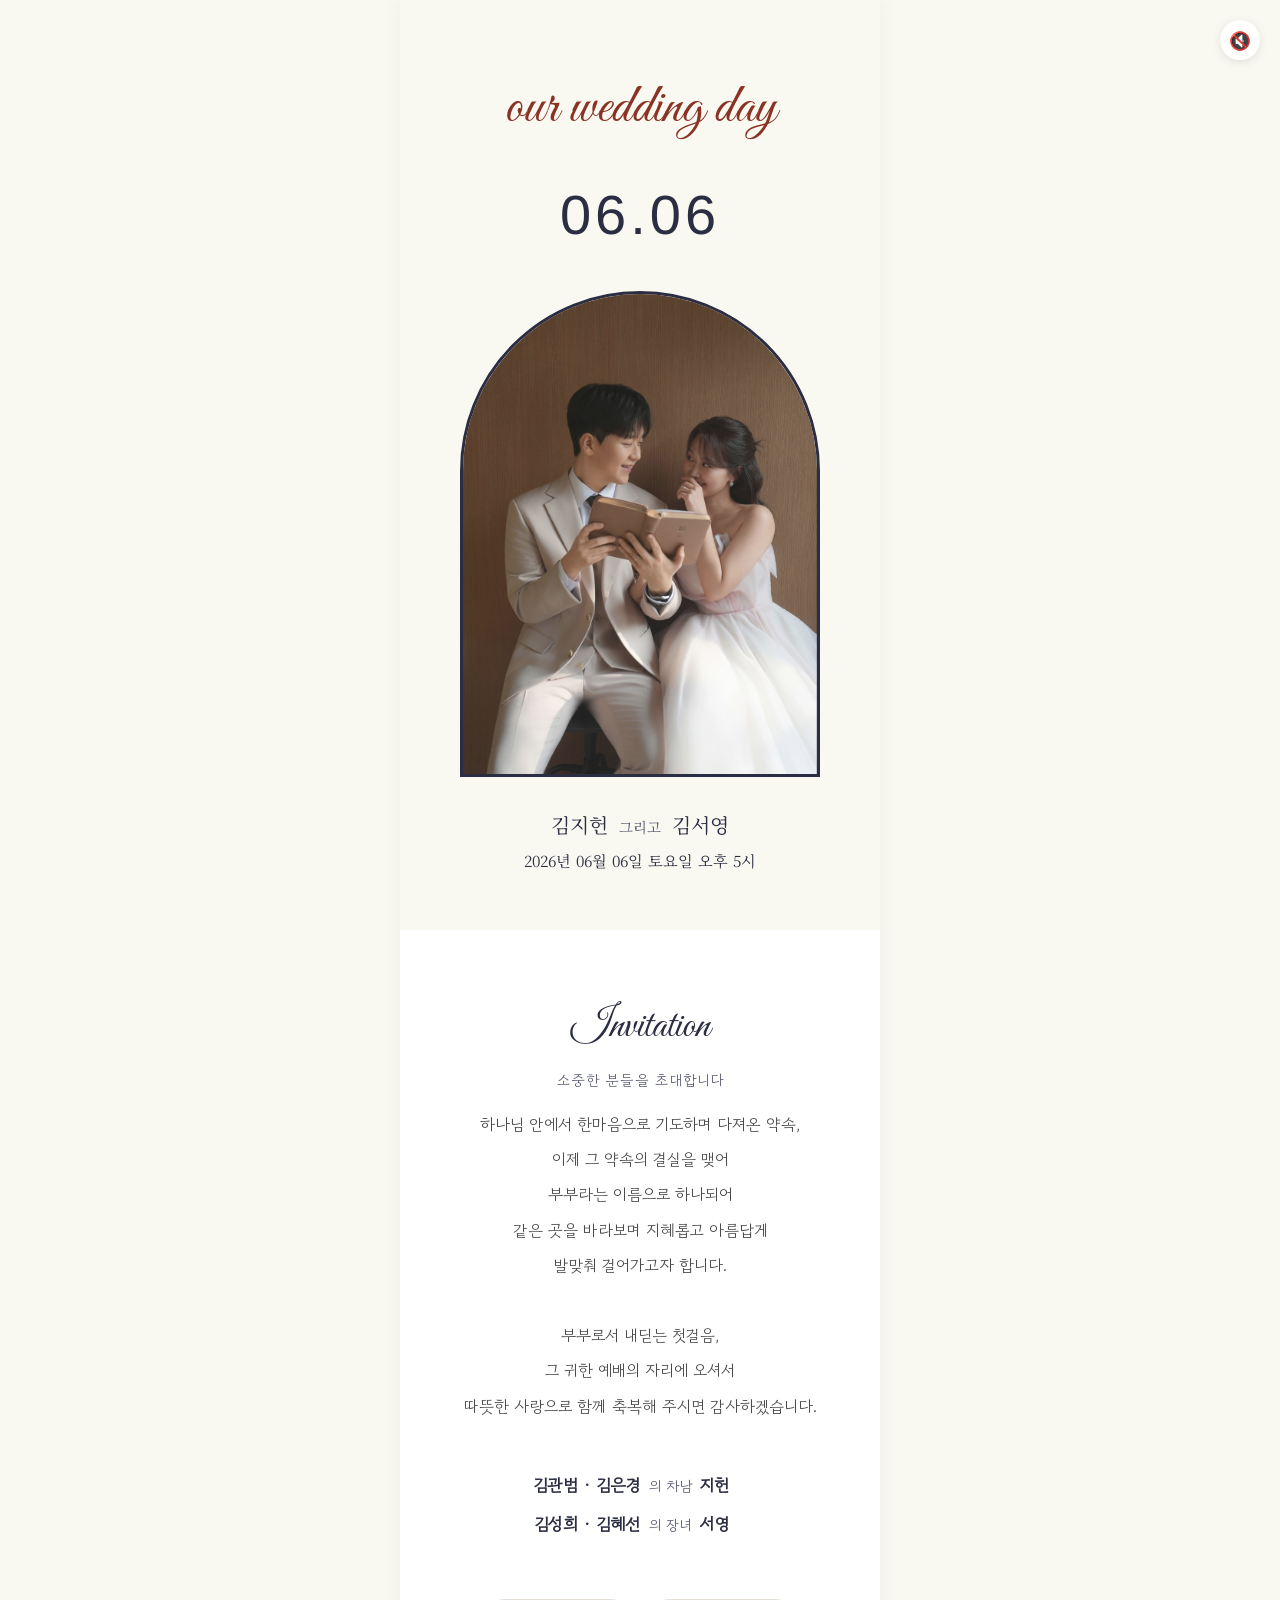
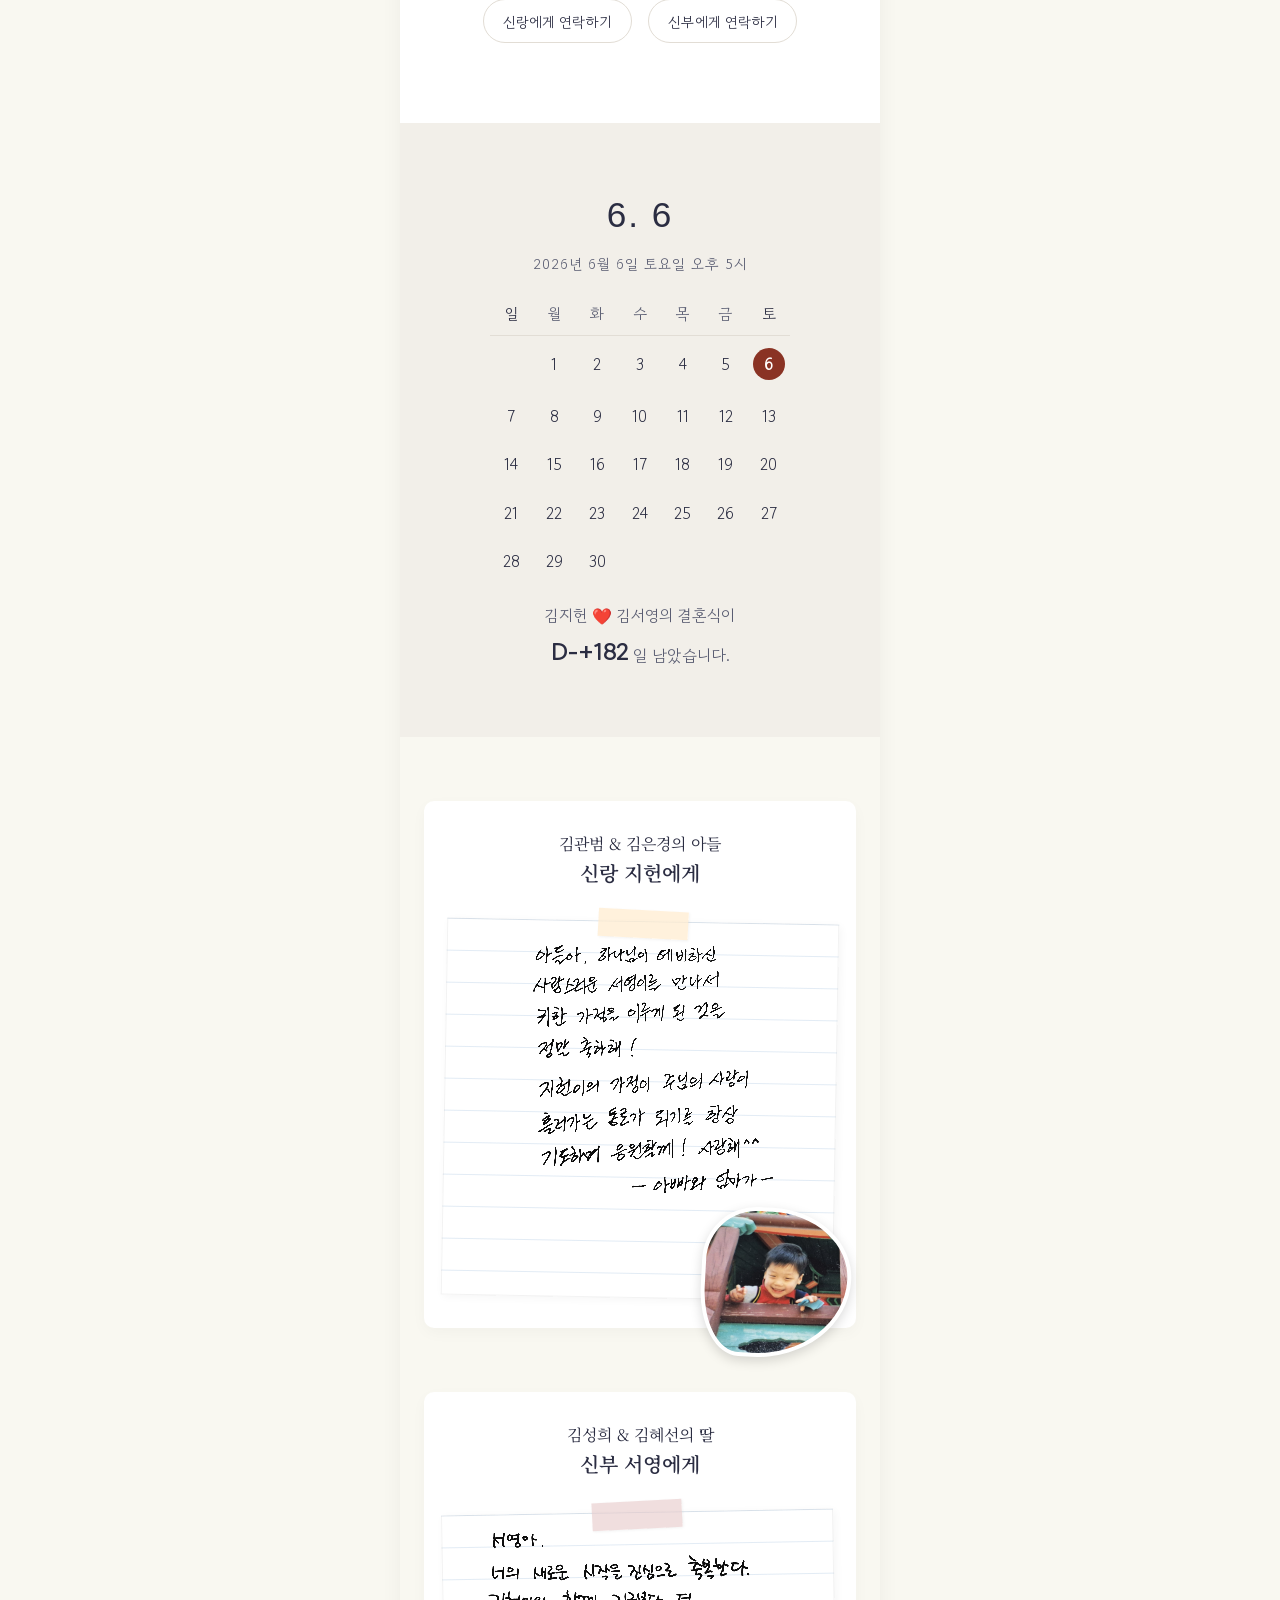
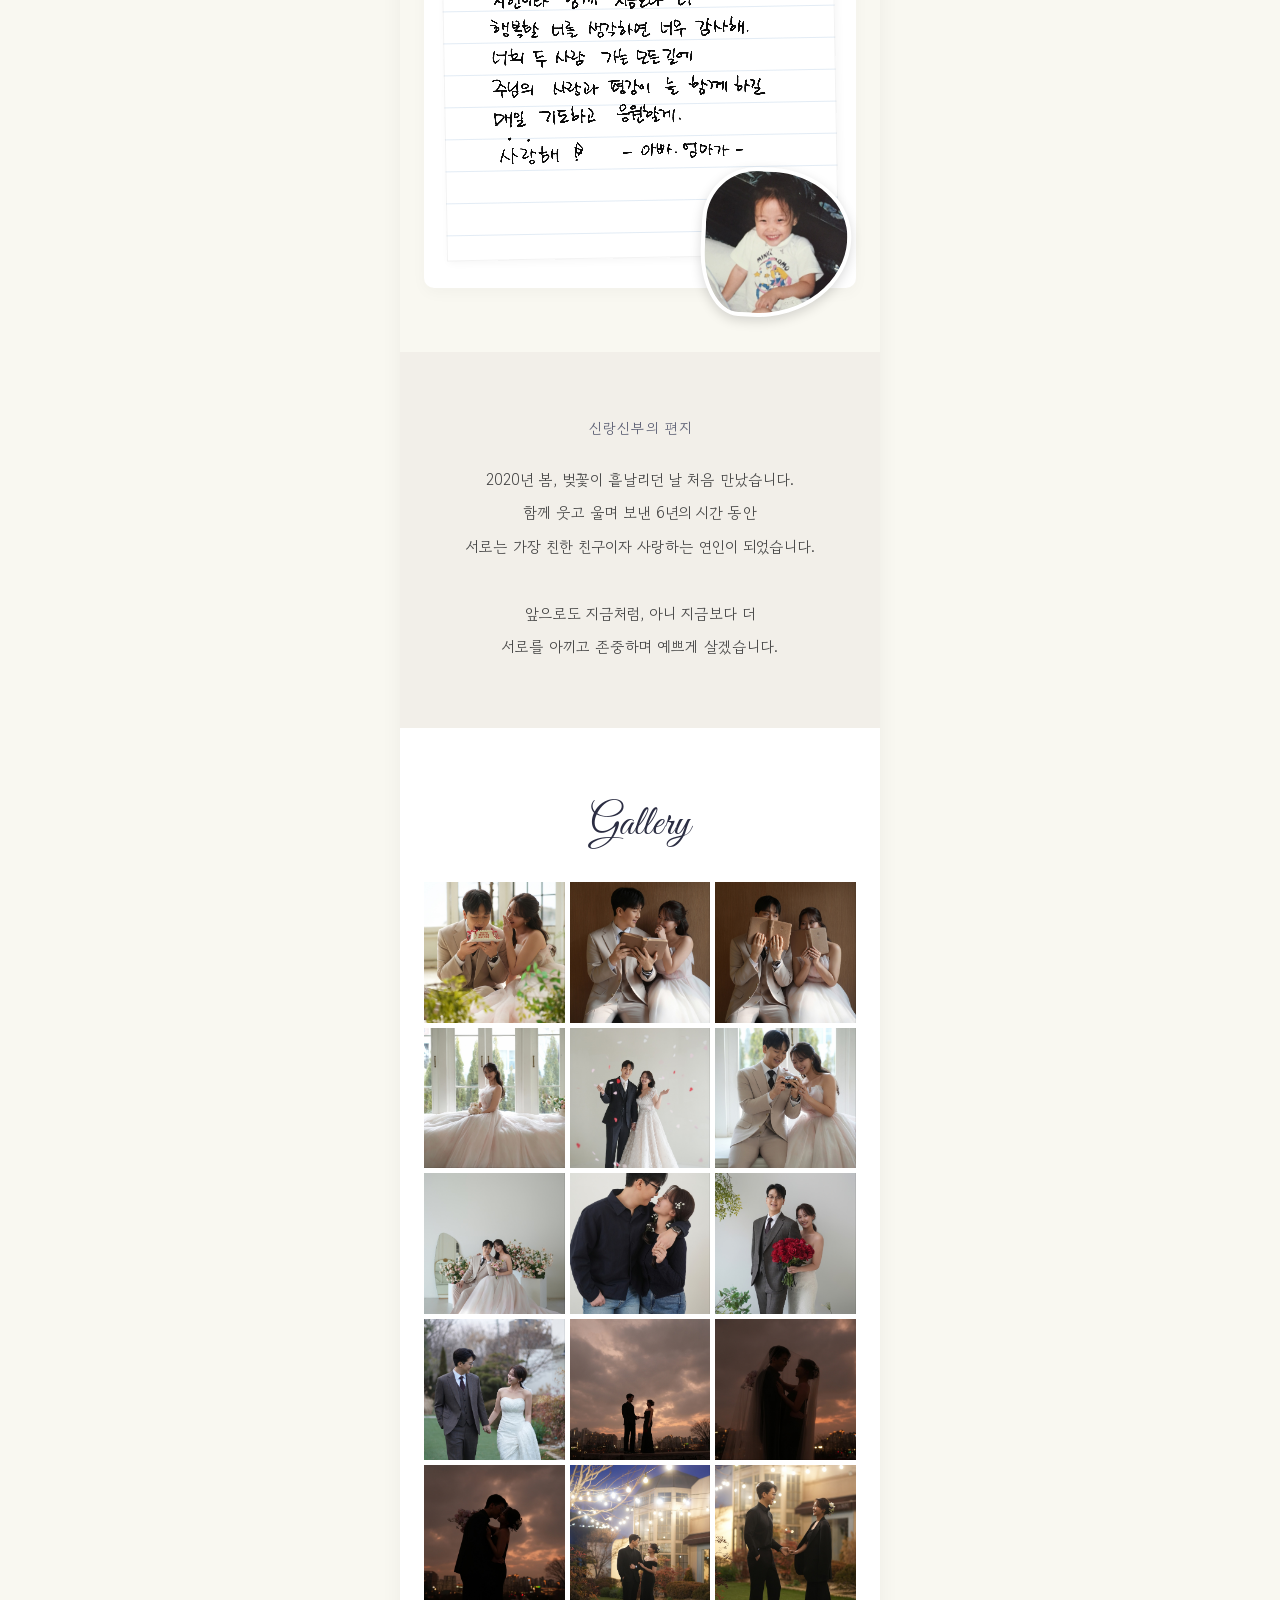
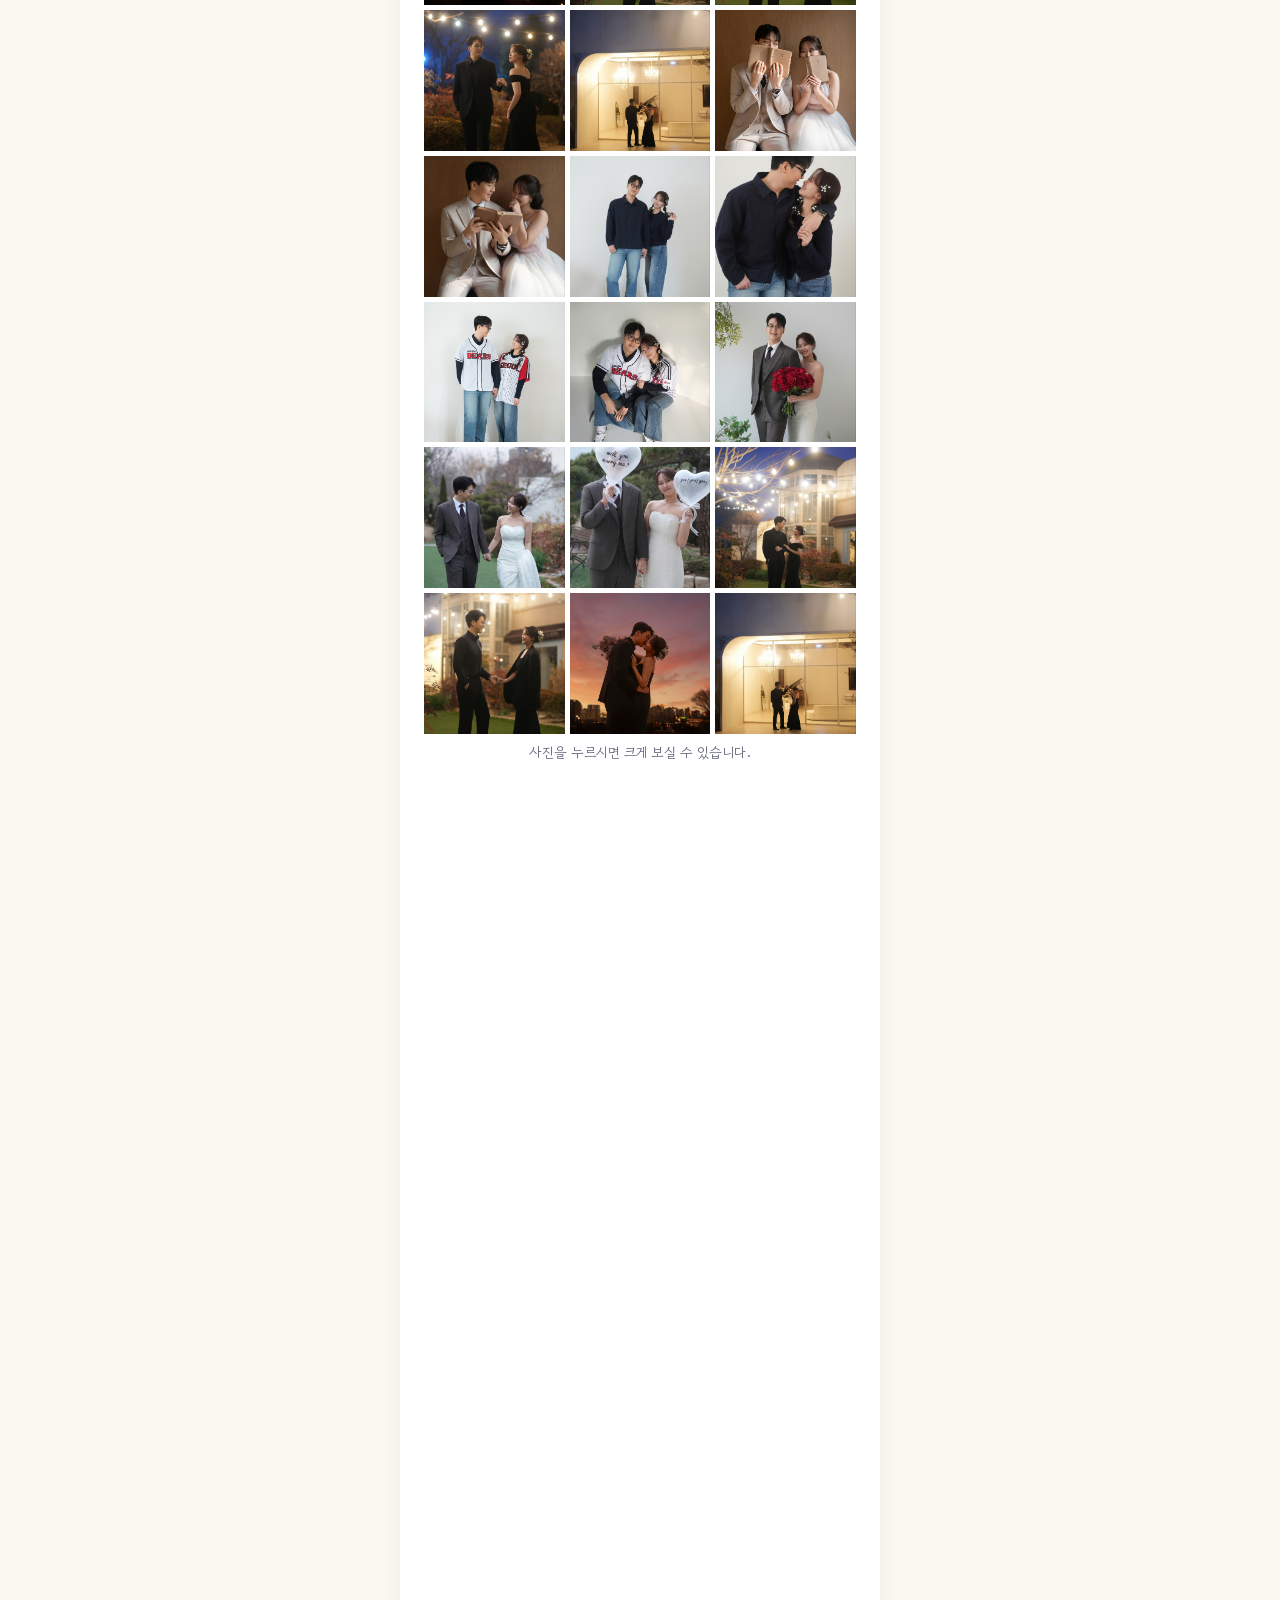
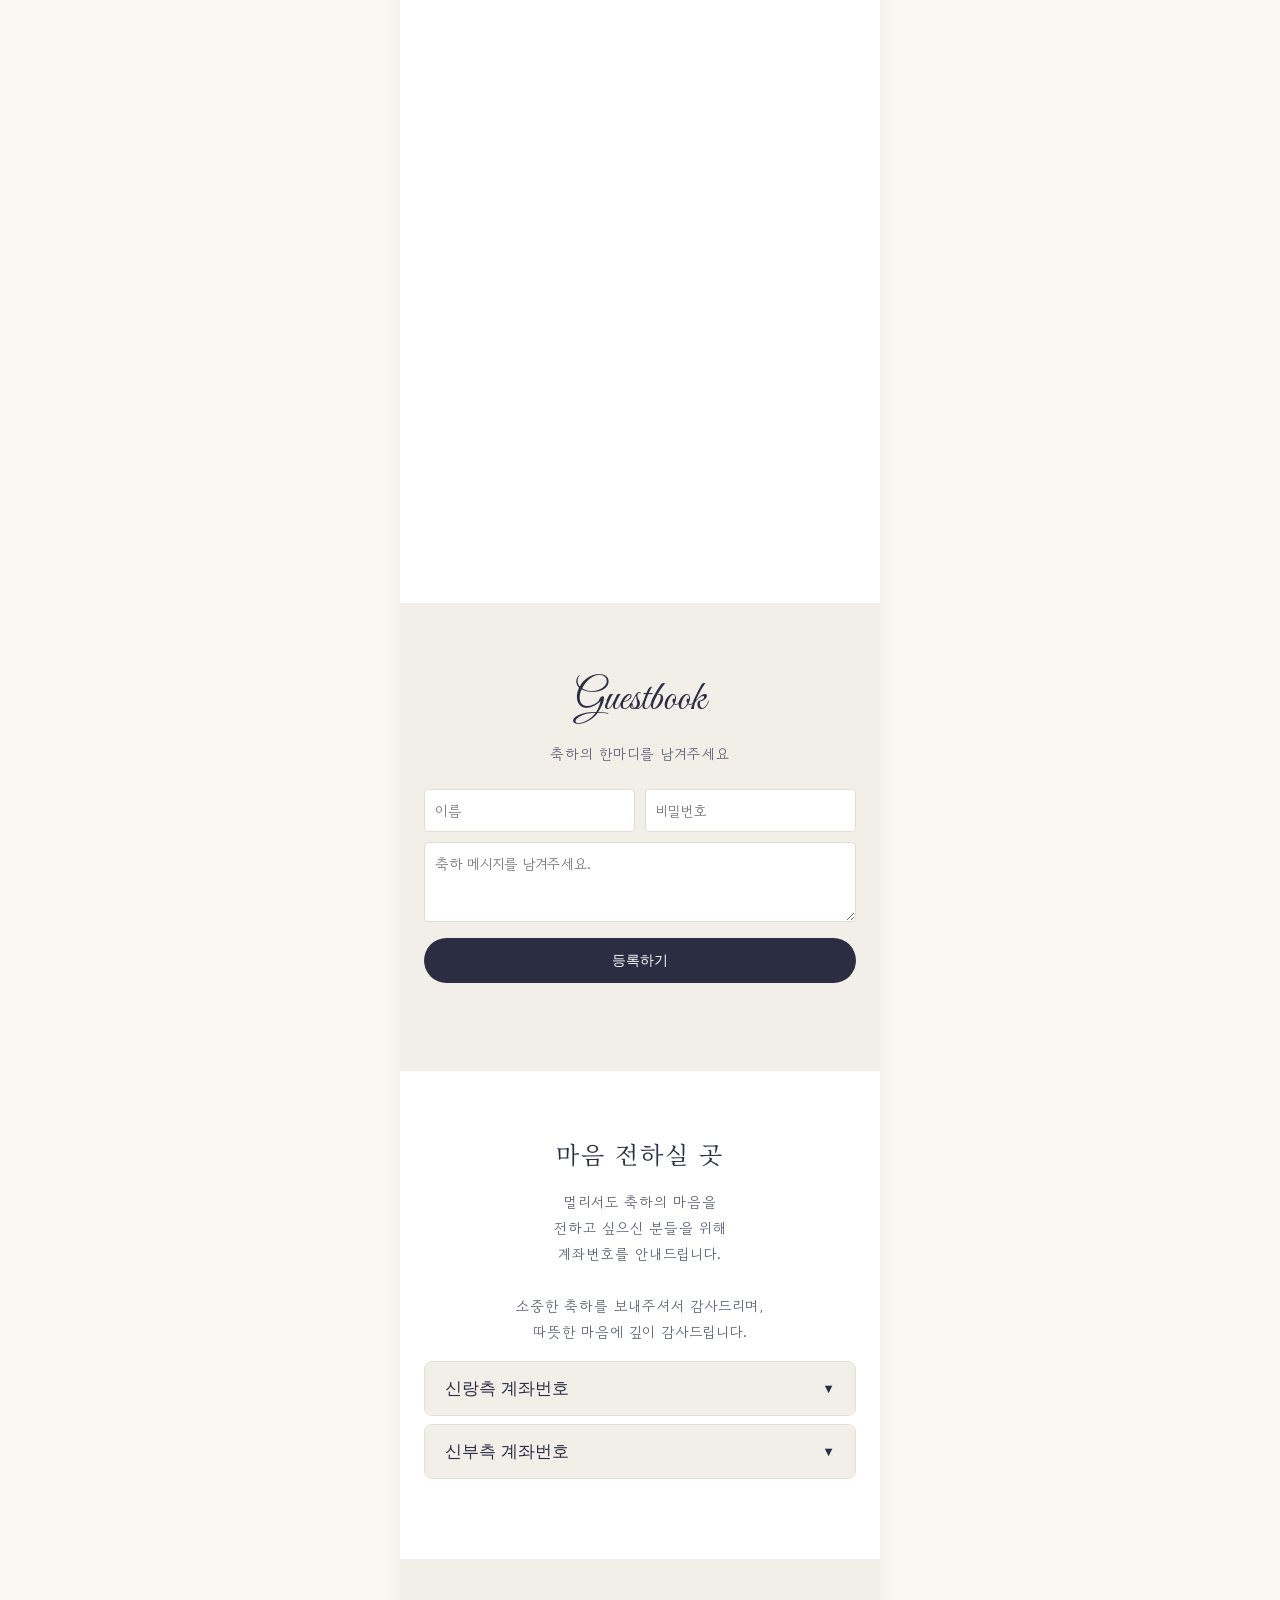
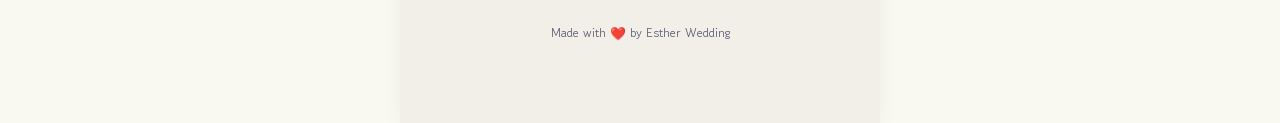
==== index.html @ 9bc68bf8 "Add files via upload" ====
<!DOCTYPE html>
<html lang="ko">

<head>
    <meta charset="UTF-8">
    <meta name="viewport" content="width=device-width, initial-scale=1.0, maximum-scale=1.0, user-scalable=no">
    <title>모바일 청첩장</title>

    <!-- Open Graph for SNS share previews -->
    <meta property="og:title" content="지헌 ❤️ 서영 예식에 초대합니다">
    <meta property="og:description" content="2026년 06월 06일 오후 5시 | 한국기독교연합회관 연합웨딩홀">
    <meta property="og:image" content="https://estherluvsya11-alt.github.io/wedding-invitation/images/cover.jpg">

    <!-- 네이버 지도 API -->
    <script type="text/javascript" src="https://oapi.map.naver.com/openapi/v3/maps.js?ncpClientId=0wtzzyyzog"></script>
    <!-- Google Fonts -->
    <link rel="preconnect" href="https://fonts.googleapis.com">
    <link rel="preconnect" href="https://fonts.gstatic.com" crossorigin>
    <link
        href="https://fonts.googleapis.com/css2?family=Gowun+Dodum&family=Great+Vibes&family=Noto+Serif+KR:wght@300;400;600&display=swap"
        rel="stylesheet">

    <!-- Styles -->
    <link rel="stylesheet" href="css/style.css?v=3.1">
</head>

<body>
    <!-- BGM Player -->
    <audio id="bgm" loop>
        <source src="audio/bgm.mp3" type="audio/mpeg">
    </audio>
    <div id="bgm-btn" class="bgm-btn" onclick="toggleBgm()">🔇</div>

    <div class="app-container">
        <!-- 메인 커버 섹션 -->
        <section id="cover" class="section-cover">
            <div class="cover-top text-center" style="margin-top: 2rem;">
                <p class="font-script"
                    style="color: var(--accent-color); font-size: 3.5rem; display: inline-block; margin: 0;">
                    our wedding day</p>
                <h1 class="font-number"
                    style="font-size: 3.5rem; color: var(--primary-color); letter-spacing: 4px; margin-top: 1rem;">
                    06.06</h1>
            </div>
            <div class="cover-image-container"
                style="margin: 2rem auto; width: 90%; max-width: 360px; aspect-ratio: 1/1.35; border-radius: 200px 200px 0 0; border: 3px solid var(--primary-color); border-bottom: 3px solid var(--primary-color); overflow: hidden; position: relative; background: #fff;">
                <img src="images/cover.jpg?v=3" alt="Wedding Cover"
                    style="width: 100%; height: 100%; object-fit: cover; object-position: 30% 25%; opacity: 0.9;">
            </div>
            <div class="cover-bottom text-center mb-4">
                <p class="serif" style="font-size: 1.25rem; margin-bottom: 0.5rem; color: var(--primary-color);">김지헌
                    <span style="font-size:0.9rem; color: var(--text-muted); padding: 0 5px;">그리고</span> 김서영
                </p>
                <p class="serif" style="font-size: 0.95rem; color: var(--primary-color);">2026년 06월 06일 토요일 오후 5시</p>
            </div>
        </section>

        <!-- 인사말 섹션 -->
        <section id="greeting" class="section-padding text-center fade-in">
            <h2 class="section-title font-script">Invitation</h2>
            <p class="section-subtitle">소중한 분들을 초대합니다</p>

            <div class="greeting-message my-4">
                하나님 안에서 한마음으로 기도하며 다져온 약속,<br>
                이제 그 약속의 결실을 맺어<br>
                부부라는 이름으로 하나되어<br>
                같은 곳을 바라보며 지혜롭고 아름답게<br>
                발맞춰 걸어가고자 합니다.<br>
                <br>
                부부로서 내딛는 첫걸음,<br>
                그 귀한 예배의 자리에 오셔서<br>
                따뜻한 사랑으로 함께 축복해 주시면 감사하겠습니다.
            </div>

            <div class="parents-info mt-2">
                <div class="parent-row">
                    <span class="parent-name">김관범 · 김은경</span>
                    <span class="relation text-muted">의 차남</span>
                    <span class="child-name">지헌</span>
                </div>
                <div class="parent-row">
                    <span class="parent-name">김성희 · 김혜선</span>
                    <span class="relation text-muted">의 장녀</span>
                    <span class="child-name">서영</span>
                </div>
            </div>

            <div class="contact-buttons my-4">
                <a href="tel:010-6278-0781" class="btn btn-outline">신랑에게 연락하기</a>
                <a href="tel:010-4613-9917" class="btn btn-outline">신부에게 연락하기</a>
            </div>
        </section>

        <!-- 캘린더 섹션 -->
        <section id="calendar" class="section-padding background-surface text-center fade-in">
            <h2 class="section-title font-number" style="font-size: 2.2rem; margin-bottom: 0.5rem;">6. 6</h2>
            <p class="section-subtitle">2026년 6월 6일 토요일 오후 5시</p>

            <div class="calendar-wrapper my-4">
                <table class="wedding-calendar">
                    <thead>
                        <tr>
                            <th class="sun">일</th>
                            <th>월</th>
                            <th>화</th>
                            <th>수</th>
                            <th>목</th>
                            <th>금</th>
                            <th class="sat">토</th>
                        </tr>
                    </thead>
                    <tbody>
                        <tr>
                            <td></td>
                            <td>1</td>
                            <td>2</td>
                            <td>3</td>
                            <td>4</td>
                            <td>5</td>
                            <td class="wedding-day">
                                <div class="circle-mark">6</div>
                            </td>
                        </tr>
                        <tr>
                            <td class="sun">7</td>
                            <td>8</td>
                            <td>9</td>
                            <td>10</td>
                            <td>11</td>
                            <td>12</td>
                            <td class="sat">13</td>
                        </tr>
                        <tr>
                            <td class="sun">14</td>
                            <td>15</td>
                            <td>16</td>
                            <td>17</td>
                            <td>18</td>
                            <td>19</td>
                            <td class="sat">20</td>
                        </tr>
                        <tr>
                            <td class="sun">21</td>
                            <td>22</td>
                            <td>23</td>
                            <td>24</td>
                            <td>25</td>
                            <td>26</td>
                            <td class="sat">27</td>
                        </tr>
                        <tr>
                            <td class="sun">28</td>
                            <td>29</td>
                            <td>30</td>
                            <td></td>
                            <td></td>
                            <td></td>
                            <td></td>
                        </tr>
                    </tbody>
                </table>
            </div>

            <div class="countdown mt-2">
                김지헌 ❤️ 김서영의 결혼식이 <br>
                <span class="d-day font-serif">D-<span id="dday-count">0</span></span> 일 남았습니다.
            </div>
        </section>

        <!-- 부모님 마음 (스크랩북) 섹션 -->
        <section id="parents-message" class="section-padding text-center fade-in"
            style="background-color: var(--secondary-color);">

            <!-- 신랑측 -->
            <div class="scrapbook-container my-4">
                <p class="serif scrapbook-title">
                    김관범 & 김은경의 아들<br>
                    <strong>신랑 지헌에게</strong>
                </p>
                <div class="lined-paper scrapbook-paper" style="transform: rotate(1deg);">
                    <div class="tape tape-top"></div>
                    <img src="images/groom_letter_raw.jpg" alt="Groom Handwritten Letter" class="handwritten-img" style="clip-path: polygon(0 0, 100% 0, 100% 86%, 48% 86%, 48% 72%, 0 72%); filter: contrast(5) brightness(1.5) grayscale(100%); margin-bottom: -14%;">
                </div>
                <!-- 아기 사진 누끼 모양 스티커 -->
                <div class="sticker-photo sticker-groom">
                    <img src="images/groom_baby.jpg" alt="Groom Baby Photo" class="sticker-img" style="object-position: center; transform: scale(1.5);">
                </div>
            </div>

            <!-- 신부측 -->
            <div class="scrapbook-container my-4" style="margin-top: 4rem;">
                <p class="serif scrapbook-title">
                    김성희 & 김혜선의 딸<br>
                    <strong>신부 서영에게</strong>
                </p>
                <div class="lined-paper scrapbook-paper" style="transform: rotate(-1deg);">
                    <div class="tape tape-top" style="transform: translateX(-50%) rotate(-2deg); background: rgba(230, 200, 200, 0.6);"></div>
                    <img src="images/bride_letter_new.jpg" alt="Bride Handwritten Letter" class="handwritten-img">
                </div>
                <!-- 아기 사진 누끼 모양 스티커 -->
                <div class="sticker-photo sticker-bride">
                    <img src="images/bride_baby.jpg" alt="Bride Baby Photo" class="sticker-img">
                </div>
            </div>
        </section>

        <!-- 러브스토리 / 러브레터 섹션 -->
        <section id="love-letter" class="section-padding background-surface text-center fade-in">
            <p class="section-subtitle">신랑신부의 편지</p>
            <div class="love-letter-content mt-4" style="line-height: 2.2; font-size: 0.95rem; color: #444;">
                <p>2020년 봄, 벚꽃이 흩날리던 날 처음 만났습니다.<br>
                    함께 웃고 울며 보낸 6년의 시간 동안<br>
                    서로는 가장 친한 친구이자 사랑하는 연인이 되었습니다.<br><br>
                    앞으로도 지금처럼, 아니 지금보다 더<br>
                    서로를 아끼고 존중하며 예쁘게 살겠습니다.</p>
            </div>
        </section>

        <!-- 갤러리 섹션 -->
        <section id="gallery" class="section-padding text-center fade-in">
            <h2 class="section-title font-script">Gallery</h2>

            <div class="gallery-grid mt-4">
                <div class="gallery-item" onclick="openLightbox(this)"><img src="images/gallery-1.jpg" alt="Gallery 1"></div>
                <div class="gallery-item" onclick="openLightbox(this)"><img src="images/gallery-2.jpg" alt="Gallery 2"></div>
                <div class="gallery-item" onclick="openLightbox(this)"><img src="images/gallery-3.jpg" alt="Gallery 3"></div>
                <div class="gallery-item" onclick="openLightbox(this)"><img src="images/gallery-4.jpg" alt="Gallery 4"></div>
                <div class="gallery-item" onclick="openLightbox(this)"><img src="images/gallery-5.jpg" alt="Gallery 5"></div>
                <div class="gallery-item" onclick="openLightbox(this)"><img src="images/gallery-6.jpg" alt="Gallery 6"></div>
                <div class="gallery-item" onclick="openLightbox(this)"><img src="images/gallery-7.jpg" alt="Gallery 7"></div>
                <div class="gallery-item" onclick="openLightbox(this)"><img src="images/gallery-8.jpg" alt="Gallery 8"></div>
                <div class="gallery-item" onclick="openLightbox(this)"><img src="images/gallery-9.jpg" alt="Gallery 9"></div>
                <div class="gallery-item" onclick="openLightbox(this)"><img src="images/gallery-10.jpg" alt="Gallery 10"></div>
                <div class="gallery-item" onclick="openLightbox(this)"><img src="images/gallery-11.jpg" alt="Gallery 11"></div>
                <div class="gallery-item" onclick="openLightbox(this)"><img src="images/gallery-12.jpg" alt="Gallery 12"></div>
                <div class="gallery-item" onclick="openLightbox(this)"><img src="images/gallery-13.jpg" alt="Gallery 13"></div>
                <div class="gallery-item" onclick="openLightbox(this)"><img src="images/gallery-14.jpg" alt="Gallery 14"></div>
                <div class="gallery-item" onclick="openLightbox(this)"><img src="images/gallery-15.jpg" alt="Gallery 15"></div>
                <div class="gallery-item" onclick="openLightbox(this)"><img src="images/gallery-16.jpg" alt="Gallery 16"></div>
                <div class="gallery-item" onclick="openLightbox(this)"><img src="images/gallery-17.jpg" alt="Gallery 17"></div>
                <div class="gallery-item" onclick="openLightbox(this)"><img src="images/gallery-18.jpg" alt="Gallery 18"></div>
                <div class="gallery-item" onclick="openLightbox(this)"><img src="images/gallery-19.jpg" alt="Gallery 19"></div>
                <div class="gallery-item" onclick="openLightbox(this)"><img src="images/gallery-20.jpg" alt="Gallery 20"></div>
                <div class="gallery-item" onclick="openLightbox(this)"><img src="images/gallery-21.jpg" alt="Gallery 21"></div>
                <div class="gallery-item" onclick="openLightbox(this)"><img src="images/gallery-22.jpg" alt="Gallery 22"></div>
                <div class="gallery-item" onclick="openLightbox(this)"><img src="images/gallery-23.jpg" alt="Gallery 23"></div>
                <div class="gallery-item" onclick="openLightbox(this)"><img src="images/gallery-24.jpg" alt="Gallery 24"></div>
                <div class="gallery-item" onclick="openLightbox(this)"><img src="images/gallery-25.jpg" alt="Gallery 25"></div>
                <div class="gallery-item" onclick="openLightbox(this)"><img src="images/gallery-26.jpg" alt="Gallery 26"></div>
                <div class="gallery-item" onclick="openLightbox(this)"><img src="images/gallery-27.jpg" alt="Gallery 27"></div>
                <div class="gallery-item" onclick="openLightbox(this)"><img src="images/gallery-28.jpg" alt="Gallery 28"></div>
                <div class="gallery-item" onclick="openLightbox(this)"><img src="images/gallery-29.jpg" alt="Gallery 29"></div>
                <div class="gallery-item" onclick="openLightbox(this)"><img src="images/gallery-30.jpg" alt="Gallery 30"></div>
            </div>

            <p class="text-muted mt-2" style="font-size: 0.85rem;">사진을 누르시면 크게 보실 수 있습니다.</p>
        </section>

        <!-- 하객 사진 업로드 섹션 -->
        <section id="guest-upload" class="section-padding background-surface text-center fade-in">
            <h2 class="section-title font-script">Snapshots</h2>
            <p class="section-subtitle">우리의 예식 순간을 공유해주세요</p>
            <div class="upload-info my-4">
                <p style="font-size: 0.95rem; margin-bottom: 1.5rem; line-height: 1.8;">
                    예식 당일, 하객 여러분께서 직접 찍어주신<br>
                    예쁜 사진과 영상을 아래 링크에 올려주세요.<br>
                    <span class="text-muted" style="font-size: 0.85rem;">(로그인 없이 누구나 바로 업로드 가능합니다!)</span>
                </p>
                <a href="https://www.dropbox.com/request/eNAy2zcCupGaQuWg6ipC" target="_blank" class="btn btn-outline"
                    style="background-color: var(--primary-color); color: white; border: none; width: 80%; padding: 0.8rem;">
                    예식 사진/영상 올려주기
                </a>
            </div>
        </section>

        <!-- 오시는길 섹션 -->
        <section id="location" class="section-padding text-center fade-in">
            <h2 class="section-title font-script">Location</h2>
            <p class="section-subtitle">오시는 길</p>

            <div class="venue-info my-4">
                <strong>한국기독교연합회관 연합웨딩홀 아가페홀</strong><br>
                <span class="text-muted" style="font-size: 0.95rem;">서울 종로구 김상옥로 30 한국기독교연합회관 3층</span>
            </div>

            <!-- 지도 영역 -->
            <div class="map-container" style="box-shadow: none;">
                <img src="images/map.png" alt="오시는 길 약도"
                    style="width: 100%; border-radius: 8px; border: 1px solid var(--border-color);">
            </div>

            <div class="map-buttons mt-2" style="margin-top: 1rem;">
                <a href="https://naver.me/FzSifb7D" target="_blank" class="btn btn-outline"
                    style="width: 100%; background-color: var(--primary-color); color: white; border: none;">네이버 지도로
                    보기</a>
            </div>

            <div class="transport-info mt-4 text-left">
                <div class="transport-item">
                    <h4>지하철 안내</h4>
                    <p>1호선 종로5가역 2번 출구에서 도보 5분</p>
                </div>
                <div class="transport-item">
                    <h4>주차 안내</h4>
                    <p>건물 내 지하 2층~지하 4층 주차가능 <br>(하객 2시간 무료)</p>
                </div>
                <div class="transport-item">
                    <h4>ATM 안내</h4>
                    <p>건물 1층 신한은행</p>
                </div>
            </div>
        </section>

        <!-- 방명록 섹션 -->
        <section id="guestbook" class="section-padding background-surface text-center fade-in">
            <h2 class="section-title font-script">Guestbook</h2>
            <p class="section-subtitle">축하의 한마디를 남겨주세요</p>

            <div class="guestbook-form mt-4">
                <div style="display: flex; gap: 10px; margin-bottom: 10px;">
                    <input type="text" id="gb-name" placeholder="이름" class="gb-input" style="flex: 1;">
                    <input type="password" id="gb-pwd" placeholder="비밀번호" class="gb-input" style="flex: 1;">
                </div>
                <textarea id="gb-message" placeholder="축하 메시지를 남겨주세요." class="gb-textarea"
                    style="width: 100%; height: 80px; margin-bottom: 10px;"></textarea>
                <button class="btn" onclick="addGuestbookEntry()"
                    style="width: 100%; background-color: var(--primary-color); color: white; border: none; padding: 0.8rem;">등록하기</button>
            </div>

            <div class="guestbook-list mt-4" id="guestbook-list"
                style="text-align: left; max-height: 400px; overflow-y: auto; padding-right: 5px;">
                <!-- Javascript로 동적 추가 -->
            </div>
        </section>

        <!-- 마음 전하실 곳 섹션 -->
        <section id="account" class="section-padding text-center fade-in">
            <h2 class="section-title serif">마음 전하실 곳</h2>
            <p class="section-subtitle" style="line-height: 1.8; margin-top: 1rem;">
                멀리서도 축하의 마음을<br>
                전하고 싶으신 분들을 위해<br>
                계좌번호를 안내드립니다.<br><br>
                소중한 축하를 보내주셔서 감사드리며,<br>
                따뜻한 마음에 깊이 감사드립니다.
            </p>

            <div class="accordion-container my-4">
                <!-- 신랑측 -->
                <div class="accordion">
                    <button class="accordion-header">신랑측 계좌번호 <span class="icon">▼</span></button>
                    <div class="accordion-content">
                        <div class="account-row">
                            <div class="account-details">
                                <span class="bank">우리은행</span>
                                <span class="number" id="groom-acc">1002-929-570524</span><br>
                                <span class="holder">예금주: 김관범</span>
                            </div>
                            <button class="btn-copy" onclick="copyText('groom-acc')">복사</button>
                        </div>
                        <div class="account-row">
                            <div class="account-details">
                                <span class="bank">우리은행</span>
                                <span class="number" id="groom2-acc">1002-945-417801</span><br>
                                <span class="holder">예금주: 김지헌</span>
                            </div>
                            <button class="btn-copy" onclick="copyText('groom2-acc')">복사</button>
                        </div>
                    </div>
                </div>

                <!-- 신부측 -->
                <div class="accordion mt-2">
                    <button class="accordion-header">신부측 계좌번호 <span class="icon">▼</span></button>
                    <div class="accordion-content">
                        <div class="account-row">
                            <div class="account-details">
                                <span class="bank">신한은행</span>
                                <span class="number" id="bride-acc">110-313-577332</span><br>
                                <span class="holder">예금주: 김성희</span>
                            </div>
                            <button class="btn-copy" onclick="copyText('bride-acc')">복사</button>
                        </div>
                        <div class="account-row">
                            <div class="account-details">
                                <span class="bank">국민은행</span>
                                <span class="number" id="bride2-acc">233002-04-206398</span><br>
                                <span class="holder">예금주: 김서영</span>
                            </div>
                            <button class="btn-copy" onclick="copyText('bride2-acc')">복사</button>
                        </div>
                    </div>
                </div>
            </div>
        </section>

        <footer class="text-center section-padding background-surface text-muted"
            style="font-size: 0.8rem; padding-bottom: 5rem;">
            <p>Made with ❤️ by Esther Wedding</p>
        </footer>
    </div>

    <!-- Lightbox Modal -->
    <div id="lightbox" class="lightbox">
        <span class="lightbox-close" onclick="closeLightbox()">&times;</span>
        <span class="lightbox-prev" onclick="prevImage()">&#10094;</span>
        <img id="lightbox-img" src="" alt="Full view" draggable="false" style="touch-action: pan-y;">
        <span class="lightbox-next" onclick="nextImage()">&#10095;</span>
    </div>

    <!-- RSVP Modal -->
    <div id="rsvp-modal" class="modal-overlay">
        <!-- RSVP Intro -->
        <div id="rsvp-intro" class="modal-content">
            <span class="modal-close" onclick="closeRsvpModal()">&times;</span>
            <h3 class="modal-title font-number">참석 여부 전달</h3>
            <p class="modal-desc">
                소중한 시간을 내어 결혼식에<br>
                참석해주시는 모든 분들께 감사드립니다.<br>
                참석해주시는 모든 분들을 한 분 한 분<br>
                더욱 귀하게 모실 수 있도록,<br>
                참석 여부를 회신해 주시면 감사하겠습니다.
            </p>
            <hr class="modal-divider">
            <div class="modal-info">
                <p>🤍 <span style="color:var(--primary-color);">신랑</span> 김지헌, <span style="color:var(--accent-color);">신부</span> 김서영</p>
                <p>📅 2026년 6월 6일 토요일 오후 5시</p>
                <p>📍 한국기독교연합회관 연합웨딩홀 아가페홀</p>
            </div>
            <a href="#" class="btn btn-rsvp" onclick="openRsvpForm(); return false;">참석 여부 전달</a>
            
            <div class="modal-footer">
                <label>
                    <input type="checkbox" id="hide-today"> 오늘 하루 보지 않기
                </label>
            </div>
        </div>

        <!-- RSVP Form -->
        <div id="rsvp-form-container" class="modal-content rsvp-form-content" style="display: none; padding: 20px; max-width: 380px; text-align: left; background-color: #fdfdfd; max-height: 90vh; overflow-y: auto;">
            <span class="modal-close" onclick="closeRsvpModal()">&times;</span>
            <h3 class="modal-title font-number text-center" style="margin-bottom: 2rem; font-size: 1.15rem; color: #555;">참석 여부 전달</h3>
            
            <form id="rsvp-form" onsubmit="submitRsvp(event)">
                <!-- 어느 측 하객 -->
                <div class="form-group">
                    <label>어느 측 하객이신가요? <span class="form-required">*</span></label>
                    <div class="radio-group">
                        <input type="radio" id="side-groom" name="side" value="groom" required>
                        <label for="side-groom" class="radio-btn">신랑</label>
                        <input type="radio" id="side-bride" name="side" value="bride">
                        <label for="side-bride" class="radio-btn">신부</label>
                    </div>
                </div>

                <!-- 참석 여부 -->
                <div class="form-group">
                    <label>참석여부 <span class="form-required">*</span></label>
                    <div class="radio-group">
                        <input type="radio" id="attend-yes" name="attend" value="yes" required>
                        <label for="attend-yes" class="radio-btn">참석</label>
                        <input type="radio" id="attend-no" name="attend" value="no">
                        <label for="attend-no" class="radio-btn">불참석</label>
                    </div>
                </div>

                <!-- 식사 여부 -->
                <div class="form-group">
                    <label>식사여부 <span class="form-required">*</span></label>
                    <div class="radio-group">
                        <input type="radio" id="meal-yes" name="meal" value="yes" required>
                        <label for="meal-yes" class="radio-btn">O</label>
                        <input type="radio" id="meal-no" name="meal" value="no">
                        <label for="meal-no" class="radio-btn">X</label>
                        <input type="radio" id="meal-unknown" name="meal" value="unknown">
                        <label for="meal-unknown" class="radio-btn">미정</label>
                    </div>
                </div>

                <!-- 성함 -->
                <div class="form-group">
                    <label for="rsvp-name">성함 <span class="form-required">*</span></label>
                    <input type="text" id="rsvp-name" class="form-input" required>
                </div>

                <!-- 동행인 성함 -->
                <div class="form-group">
                    <label for="rsvp-companion">동행인 성함</label>
                    <input type="text" id="rsvp-companion" class="form-input">
                </div>

                <!-- 전달사항 -->
                <div class="form-group">
                    <label for="rsvp-message">전달사항</label>
                    <textarea id="rsvp-message" class="form-input" rows="3"></textarea>
                </div>

                <button type="submit" class="btn btn-rsvp" style="background-color: #5b6255; border-radius: 4px; border: none; font-size: 1rem; margin-top: 10px;">전달</button>
            </form>
        </div>
    </div>

    <!-- Scripts -->
    <script type="text/javascript" src="https://cdn.jsdelivr.net/npm/@emailjs/browser@4/dist/email.min.js"></script>
    <script type="text/javascript">
        (function() {
            emailjs.init({
              publicKey: "juJy0icjdZydgrkr8",
            });
        })();
    </script>
    <script src="https://www.gstatic.com/firebasejs/8.10.1/firebase-app.js"></script>
    <script src="https://www.gstatic.com/firebasejs/8.10.1/firebase-database.js"></script>
    <script src="js/script.js"></script>
</body>

</html>
---- css/style.css ----
@font-face {
    font-family: 'GmarketSansMedium';
    src: url('https://fastly.jsdelivr.net/gh/projectnoonnu/noonfonts_2001@1.1/GmarketSansMedium.woff') format('woff');
    font-weight: normal;
    font-style: normal;
}

:root {
    /* Color Palette - Elegant Vintage Navy & Cream */
    --primary-color: #2B2D42;
    /* Deep Navy */
    --secondary-color: #F9F8F1;
    /* Warm Cream / Ivory */
    --text-main: #2B2D42;
    --text-muted: #5A5D72;
    --background: #ffffff;
    --surface: #F2EFE9;
    --border-color: #E2DDD5;
    --accent-color: #8A3324;
    /* Maroon / Deep Red */

    /* Typography */
    --font-serif: 'Noto Serif KR', serif;
    --font-sans: 'Gowun Dodum', sans-serif;
    --font-script: 'Great Vibes', cursive;
}

* {
    margin: 0;
    padding: 0;
    box-sizing: border-box;
}

body {
    background-color: var(--secondary-color);
    /* To make the mobile container stand out on desktop */
    color: var(--text-main);
    font-family: var(--font-sans);
    line-height: 1.6;
    display: flex;
    justify-content: center;
}

/* Mobile Container Constraint */
.app-container {
    width: 100%;
    max-width: 480px;
    /* Typical mobile max width */
    background-color: var(--background);
    min-height: 100vh;
    box-shadow: 0 0 20px rgba(0, 0, 0, 0.05);
    overflow-x: hidden;
}

/* Typography Utilities */
h1,
h2,
h3,
.serif {
    font-family: var(--font-serif);
    font-weight: 400;
}

.font-script {
    font-family: var(--font-script);
}

.font-number {
    font-family: 'GmarketSansMedium', sans-serif;
}

.text-center {
    text-align: center;
}

.text-muted {
    color: var(--text-muted);
}

.mt-2 {
    margin-top: 0.5rem;
}

.mt-4 {
    margin-top: 1.5rem;
}

.my-4 {
    margin-top: 1rem;
    margin-bottom: 1rem;
}

/* Sections */
.section-padding {
    padding: 4rem 1.5rem;
}

/* Cover Section */
.section-cover {
    display: flex;
    flex-direction: column;
    justify-content: center;
    align-items: center;
    min-height: 100vh;
    padding: 2rem 1rem;
    background-color: var(--secondary-color);
}

.mb-4 {
    margin-bottom: 1.5rem;
}

/* Animations */
.fade-in {
    opacity: 0;
    transform: translateY(20px);
    transition: opacity 1s cubic-bezier(0.4, 0, 0.2, 1), transform 1s cubic-bezier(0.4, 0, 0.2, 1);
}

.fade-in.visible {
    opacity: 1;
    transform: translateY(0);
}

/* Sections Utilities */
.background-surface {
    background-color: var(--surface);
}

.section-title {
    font-size: 1.5rem;
    color: var(--primary-color);
    margin-bottom: 0.5rem;
    letter-spacing: 2px;
}

.section-title.font-script {
    font-size: 2.6rem;
    letter-spacing: 0;
    font-weight: normal;
}

.section-subtitle {
    font-size: 0.9rem;
    color: var(--text-muted);
    letter-spacing: 1px;
}

/* Greeting Section */
.greeting-message {
    font-size: 1rem;
    line-height: 2.2;
    color: #4a4a4a;
}

.parents-info {
    display: inline-block;
    text-align: left;
    margin: 2rem auto;
    font-size: 1.05rem;
}

.parent-row {
    margin-bottom: 0.8rem;
    display: flex;
    align-items: center;
    justify-content: center;
}

.parent-name {
    width: 120px;
    text-align: right;
    font-weight: 600;
}

.relation {
    width: 60px;
    text-align: center;
    font-size: 0.9rem;
}

.child-name {
    width: 60px;
    text-align: left;
    font-weight: 600;
}

.contact-buttons {
    display: flex;
    gap: 1rem;
    justify-content: center;
}

.btn {
    display: inline-block;
    padding: 0.6rem 1.2rem;
    border-radius: 30px;
    text-decoration: none;
    font-size: 0.9rem;
    transition: all 0.3s ease;
    cursor: pointer;
}

.btn-outline {
    border: 1px solid var(--border-color);
    color: var(--text-main);
    background: transparent;
}

.btn-outline:hover {
    background: var(--surface);
    border-color: var(--primary-color);
}

/* Calendar Section */
.calendar-wrapper {
    display: flex;
    justify-content: center;
}

.wedding-calendar {
    width: 100%;
    max-width: 300px;
    border-collapse: collapse;
    font-size: 0.95rem;
    table-layout: fixed;
}

.wedding-calendar th {
    font-weight: 400;
    color: var(--text-muted);
    padding: 10px 5px;
    border-bottom: 1px solid var(--border-color);
}

.wedding-calendar td {
    padding: 12px 5px;
    text-align: center;
}

/* All days are navy to match design */
.wedding-calendar .sun,
.wedding-calendar .sat {
    color: var(--primary-color);
}

.wedding-day .circle-mark {
    display: flex;
    align-items: center;
    justify-content: center;
    width: 32px;
    height: 32px;
    margin: 0 auto;
    color: #ffffff;
    background-color: var(--accent-color);
    border-radius: 50%;
    position: relative;
    font-weight: 600;
}

.countdown {
    font-size: 1rem;
    color: var(--text-muted);
    line-height: 1.8;
}

.d-day {
    color: var(--primary-color);
    font-size: 1.5rem;
    font-weight: 600;
}

/* Gallery Section */
.gallery-grid {
    display: grid;
    grid-template-columns: repeat(3, 1fr);
    gap: 5px;
}

.gallery-item {
    aspect-ratio: 1 / 1;
    overflow: hidden;
    cursor: pointer;
}

.gallery-item img {
    width: 100%;
    height: 100%;
    object-fit: cover;
    transition: transform 0.3s ease;
}

.gallery-item:hover img {
    transform: scale(1.05);
}

/* Lightbox Modal */
.lightbox {
    display: none;
    position: fixed;
    z-index: 999;
    padding-top: 100px;
    left: 0;
    top: 0;
    width: 100%;
    height: 100%;
    background-color: rgba(0, 0, 0, 0.9);
}

.lightbox-close {
    position: absolute;
    top: 30px;
    right: 35px;
    color: #f1f1f1;
    font-size: 40px;
    font-weight: bold;
    cursor: pointer;
    z-index: 1000;
}

.lightbox-prev,
.lightbox-next {
    cursor: pointer;
    position: absolute;
    top: 50%;
    transform: translateY(-50%);
    width: auto;
    padding: 16px;
    color: white;
    font-weight: bold;
    font-size: 30px;
    transition: 0.3s;
    user-select: none;
    -webkit-user-select: none;
    background-color: rgba(0, 0, 0, 0.3);
    border-radius: 5px;
    z-index: 1000;
}

.lightbox-prev {
    left: 10px;
}

.lightbox-next {
    right: 10px;
}

.lightbox-prev:hover,
.lightbox-next:hover {
    background-color: rgba(0, 0, 0, 0.8);
}

.lightbox img {
    margin: auto;
    display: block;
    max-width: 95%;
    max-height: 80vh;
    animation: zoomIn 0.3s;
}

@keyframes zoomIn {
    from {
        transform: scale(0.8);
        opacity: 0
    }

    to {
        transform: scale(1);
        opacity: 1
    }
}

/* Location Section */
.map-container {
    width: 100%;
    border-radius: 8px;
    overflow: hidden;
    box-shadow: 0 4px 6px rgba(0, 0, 0, 0.05);
}

.transport-item {
    margin-bottom: 1.5rem;
}

.transport-item h4 {
    color: var(--primary-color);
    font-size: 1.05rem;
    margin-bottom: 0.3rem;
}

.transport-item p {
    font-size: 0.95rem;
    line-height: 1.6;
}

.text-left {
    text-align: left;
}

/* Accordion Section */
.accordion {
    border: 1px solid var(--border-color);
    border-radius: 8px;
    overflow: hidden;
    background: white;
}

.accordion-header {
    width: 100%;
    padding: 15px 20px;
    background-color: var(--surface);
    border: none;
    text-align: left;
    font-size: 1.05rem;
    color: var(--text-main);
    cursor: pointer;
    display: flex;
    justify-content: space-between;
    align-items: center;
    transition: background-color 0.3s;
}

.accordion-header:hover {
    background-color: #f0e6dd;
}

.accordion-header .icon {
    font-size: 0.8rem;
    transition: transform 0.3s;
}

.accordion-header.active .icon {
    transform: rotate(180deg);
}

.accordion-content {
    max-height: 0;
    overflow: hidden;
    transition: max-height 0.3s ease-out;
    background-color: white;
}

.account-row {
    display: flex;
    justify-content: space-between;
    align-items: center;
    padding: 15px 20px;
    border-bottom: 1px solid var(--border-color);
    text-align: left;
}

.account-row:last-child {
    border-bottom: none;
}

.account-details .bank {
    font-weight: 600;
    margin-right: 5px;
}

.account-details .holder {
    font-size: 0.85rem;
    color: var(--text-muted);
}

.btn-copy {
    background: var(--primary-color);
    color: white;
    border: none;
    padding: 5px 12px;
    border-radius: 4px;
    font-size: 0.8rem;
    cursor: pointer;
    transition: background 0.3s;
}

.btn-copy:hover {
    background: #bfa895;
}

/* Scrapbook Parents' Letter Section */
.scrapbook-container {
    position: relative;
    margin: 0 auto;
    max-width: 440px;
    padding: 30px 20px;
    background: #fff;
    box-shadow: 0 5px 15px rgba(0, 0, 0, 0.03);
    border-radius: 10px;
    text-align: center;
}

.scrapbook-title {
    font-size: 1rem;
    color: var(--primary-color);
    margin-bottom: 2rem;
    line-height: 1.6;
}

.scrapbook-title strong {
    font-size: 1.25rem;
    font-weight: 600;
}

.scrapbook-polaroid {
    background: white;
    padding: 10px 10px 45px 10px;
    box-shadow: 0 4px 10px rgba(0, 0, 0, 0.08);
    transform: rotate(-2deg);
    margin: 0 auto 30px;
    position: relative;
    width: 85%;
}

.tape {
    position: absolute;
    top: -12px;
    left: 50%;
    transform: translateX(-50%) rotate(2deg);
    width: 90px;
    height: 28px;
    background: rgba(255, 235, 205, 0.7);
    /* Beige tape */
    box-shadow: 1px 1px 3px rgba(0, 0, 0, 0.05);
    z-index: 2;
}

.polaroid-img {
    width: 100%;
    aspect-ratio: 1 / 1.1;
    object-fit: cover;
    background: var(--background-color);
}

.scrapbook-paper {
    position: relative;
    background: linear-gradient(transparent, transparent 31px, rgba(160, 190, 220, 0.3) 31px, rgba(160, 190, 220, 0.3) 32px);
    background-size: 100% 32px;
    padding: 20px 15px 40px;
    margin-top: 20px;
    border: 1px solid rgba(0, 0, 0, 0.05);
    box-shadow: 2px 2px 8px rgba(0, 0, 0, 0.04);
    transform: rotate(1deg);
    min-height: 200px;
}

.handwritten-img {
    width: 100%;
    height: auto;
    mix-blend-mode: multiply;
    filter: contrast(2.5) brightness(1.3) grayscale(100%);
    opacity: 0.95;
    pointer-events: none;
    transform: translateY(-10px);
}

.sticker-photo {
    position: absolute;
    bottom: -30px;
    right: 5px;
    width: 150px;
    height: 150px;
    /* Organic sticker shape */
    border-radius: 40% 60% 70% 30% / 40% 50% 60% 50%;
    border: 4px solid white;
    box-shadow: 0 4px 12px rgba(0, 0, 0, 0.15);
    overflow: hidden;
    transform: rotate(3deg);
    z-index: 3;
    background: white;
}

.sticker-img {
    width: 100%;
    height: 100%;
    object-fit: cover;
    object-position: center 5%;
}

/* Guestbook */
.gb-input,
.gb-textarea {
    padding: 10px;
    border: 1px solid var(--border-color);
    border-radius: 4px;
    font-family: inherit;
    font-size: 0.9rem;
    width: 100%;
    /* 너비를 100%로 설정하여 부모 요소를 넘어가지 않게 방지 */
    box-sizing: border-box;
    /* 패딩과 테두리를 너비에 포함시킴 */
}

.gb-input:focus,
.gb-textarea:focus {
    outline: none;
    border-color: var(--primary-color);
}

.guestbook-item {
    background: white;
    padding: 15px;
    border-radius: 8px;
    margin-bottom: 10px;
    box-shadow: 0 2px 4px rgba(0, 0, 0, 0.02);
    position: relative;
}

.guestbook-item .gb-name {
    font-weight: 600;
    font-size: 0.95rem;
    margin-bottom: 5px;
}

.guestbook-item .gb-date {
    font-size: 0.75rem;
    color: var(--text-muted);
    position: absolute;
    top: 15px;
    right: 15px;
}

.guestbook-item .gb-msg {
    font-size: 0.9rem;
    color: #444;
    white-space: pre-wrap;
}

/* RSVP Modal */
.modal-overlay {
    display: none;
    position: fixed;
    top: 0;
    left: 0;
    width: 100%;
    height: 100%;
    background-color: rgba(0, 0, 0, 0.45);
    z-index: 1000;
    justify-content: center;
    align-items: center;
    animation: fadeIn 0.3s;
}

.modal-content {
    background-color: white;
    width: 90%;
    max-width: 320px;
    border-radius: 12px;
    padding: 30px 20px 20px;
    position: relative;
    text-align: center;
    box-shadow: 0 4px 20px rgba(0, 0, 0, 0.1);
}

.modal-close {
    position: absolute;
    top: 15px;
    right: 20px;
    font-size: 24px;
    color: #999;
    cursor: pointer;
    line-height: 1;
}

.modal-title {
    font-size: 1.25rem;
    color: var(--text-main);
    margin-bottom: 1.2rem;
}

.modal-desc {
    font-size: 0.9rem;
    line-height: 1.6;
    color: #444;
    margin-bottom: 1.2rem;
}

.modal-divider {
    border: 0;
    border-top: 1px dashed var(--border-color);
    margin: 1.2rem 0;
}

.modal-info {
    text-align: left;
    font-size: 0.85rem;
    line-height: 1.7;
    margin-bottom: 1.5rem;
    color: #555;
}

.btn-rsvp {
    display: block;
    width: 100%;
    background-color: #5b6255;
    color: white;
    padding: 12px;
    border-radius: 6px;
    text-decoration: none;
    font-size: 1rem;
    margin-bottom: 1rem;
    border: none;
    cursor: pointer;
}

.modal-footer {
    font-size: 0.85rem;
    color: #b0b0b0;
    text-align: center;
}

.modal-footer input {
    margin-right: 5px;
    vertical-align: middle;
}

/* RSVP Form UI */
.rsvp-form-content {
    animation: fadeIn 0.3s;
}

.form-group {
    margin-bottom: 1.5rem;
}

.form-group label {
    display: block;
    margin-bottom: 0.6rem;
    font-size: 0.9rem;
    color: #444;
}

.form-required {
    color: #cc4444;
}

.radio-group {
    display: flex;
    gap: 0;
    width: 100%;
    border: 1px solid #e0e0e0;
    border-radius: 4px;
    overflow: hidden;
}

.radio-group input[type="radio"] {
    display: none;
}

.radio-btn {
    flex: 1;
    text-align: center;
    padding: 10px 0;
    background-color: white;
    color: #999;
    font-size: 0.9rem;
    cursor: pointer;
    border-right: 1px solid #e0e0e0;
    margin-bottom: 0 !important;
    transition: background-color 0.2s, color 0.2s;
}

.radio-btn:last-child {
    border-right: none;
}

.radio-group input[type="radio"]:checked + .radio-btn {
    background-color: var(--surface);
    color: var(--primary-color);
    font-weight: 600;
}

.form-input {
    width: 100%;
    padding: 10px;
    border: 1px solid #e0e0e0;
    border-radius: 4px;
    font-size: 0.95rem;
    font-family: inherit;
    box-sizing: border-box;
}

.form-input:focus {
    outline: none;
    border-color: #5b6255;
}

.privacy-group {
    display: flex;
    align-items: center;
    margin-top: 2rem;
}

.privacy-label {
    display: flex !important;
    align-items: center;
    gap: 8px;
    margin-bottom: 0 !important;
}

/* --- BGM Button --- */
.bgm-btn {
    position: fixed;
    top: 20px;
    right: 20px;
    width: 40px;
    height: 40px;
    background: rgba(255, 255, 255, 0.85);
    border-radius: 50%;
    display: flex;
    align-items: center;
    justify-content: center;
    cursor: pointer;
    z-index: 1000;
    box-shadow: 0 2px 10px rgba(0, 0, 0, 0.1);
    font-size: 1.1rem;
    transition: transform 0.3s;
    user-select: none;
}

.bgm-btn.playing {
    animation: pulseGlow 2s infinite;
}

@keyframes pulseGlow {
    0% { box-shadow: 0 0 0 0 rgba(255, 255, 255, 0.7); }
    70% { box-shadow: 0 0 0 10px rgba(255, 255, 255, 0); }
    100% { box-shadow: 0 0 0 0 rgba(255, 255, 255, 0); }
}

/* --- Sparkle Effect --- */
#cover {
    position: relative;
    overflow: hidden;
}

.sparkle {
    position: absolute;
    width: 3px;
    height: 3px;
    background: rgba(255, 255, 255, 0.9);
    border-radius: 50%;
    box-shadow: 0 0 6px 2px rgba(255, 255, 255, 0.6);
    opacity: 0;
    pointer-events: none;
    animation: twinkle linear infinite;
    z-index: 5;
}

@keyframes twinkle {
    0% { opacity: 0; transform: scale(0.5); }
    50% { opacity: 1; transform: scale(1.5); }
    100% { opacity: 0; transform: scale(0.5); }
}

.privacy-label input[type="checkbox"] {
    width: 16px;
    height: 16px;
    margin: 0;
}
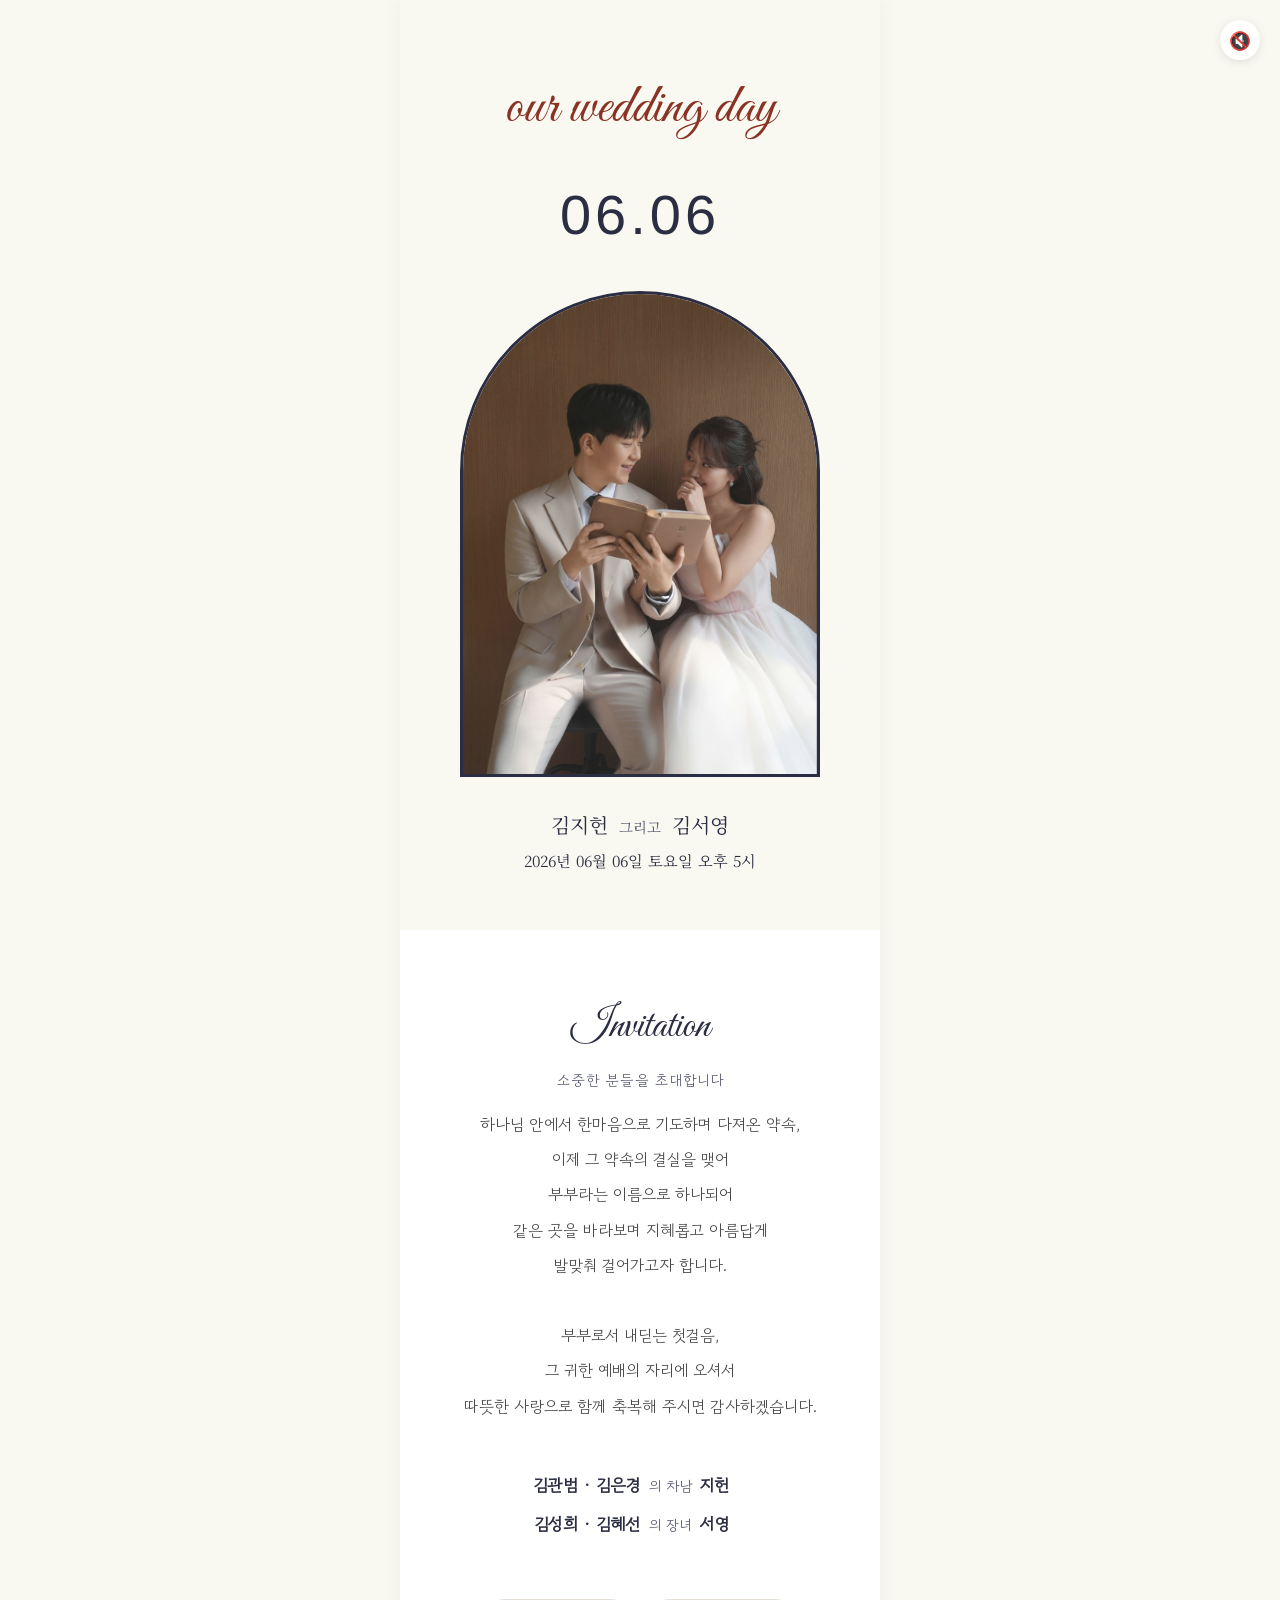
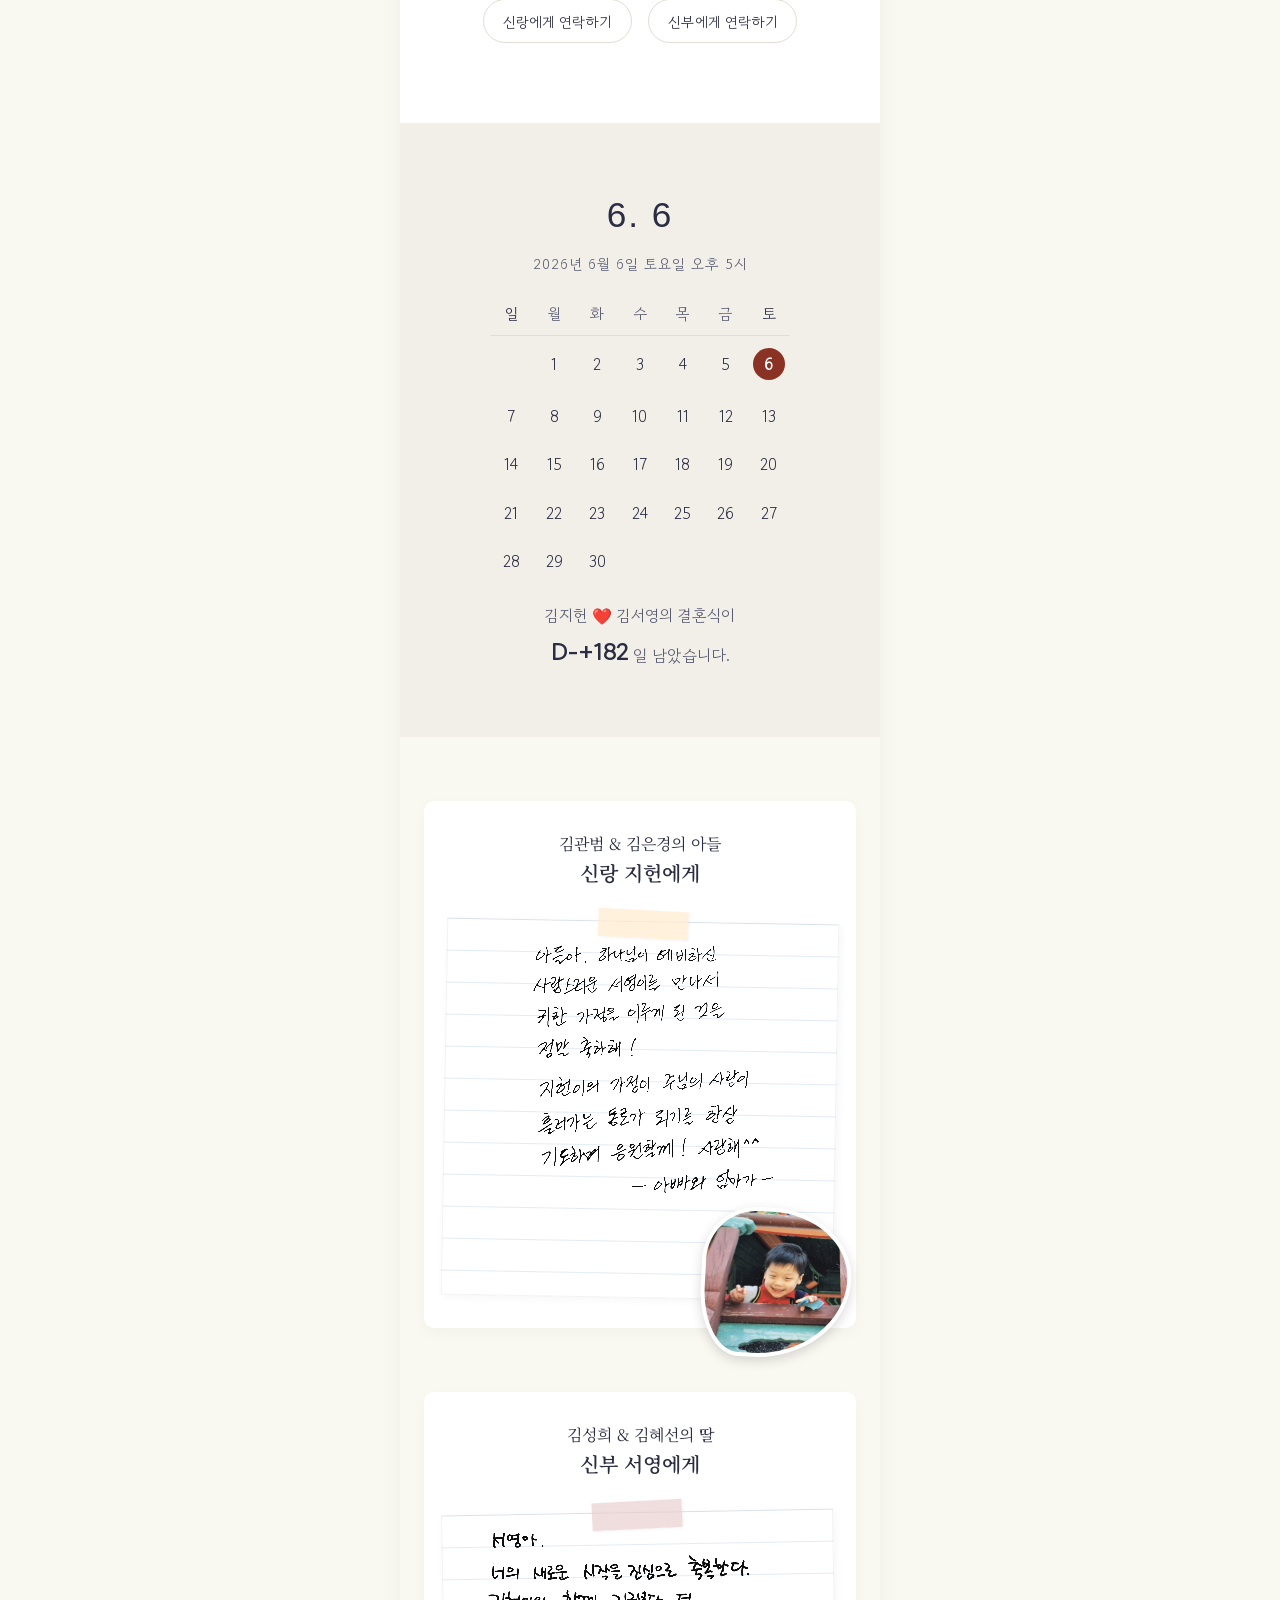
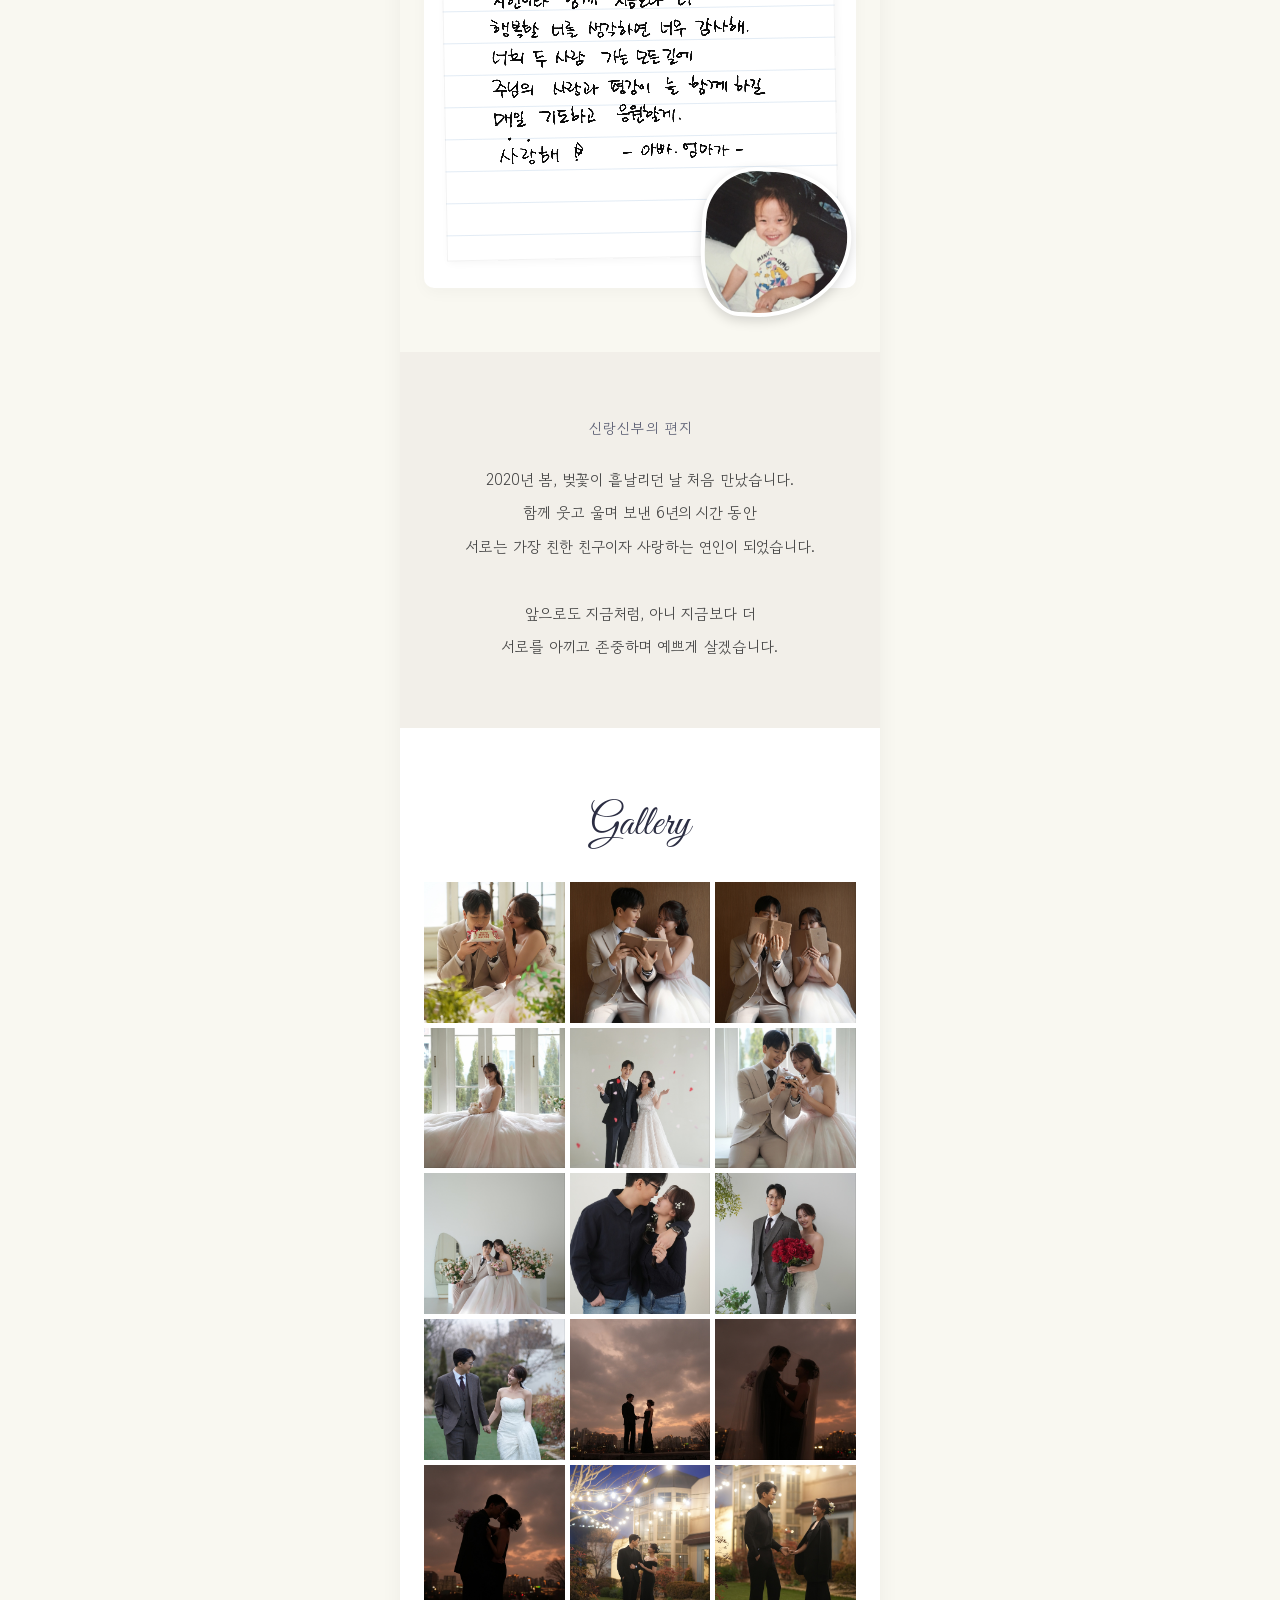
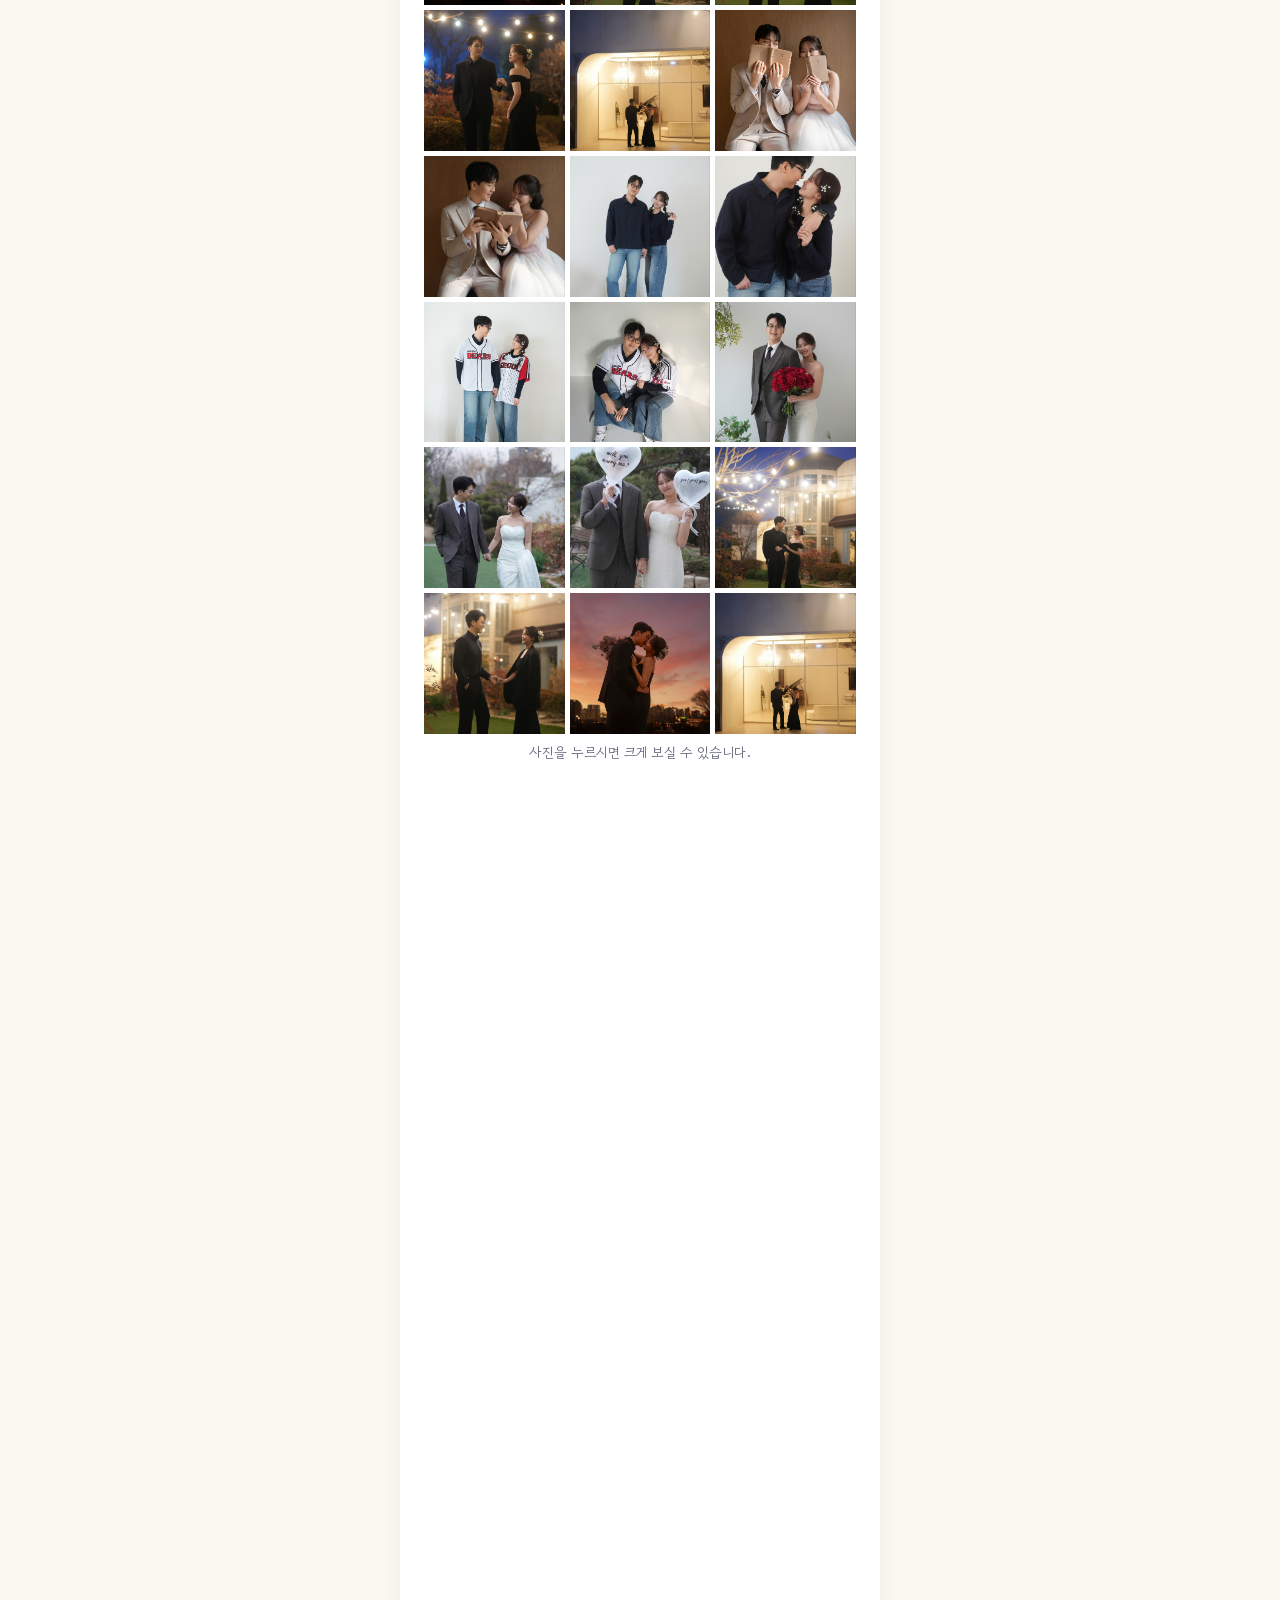
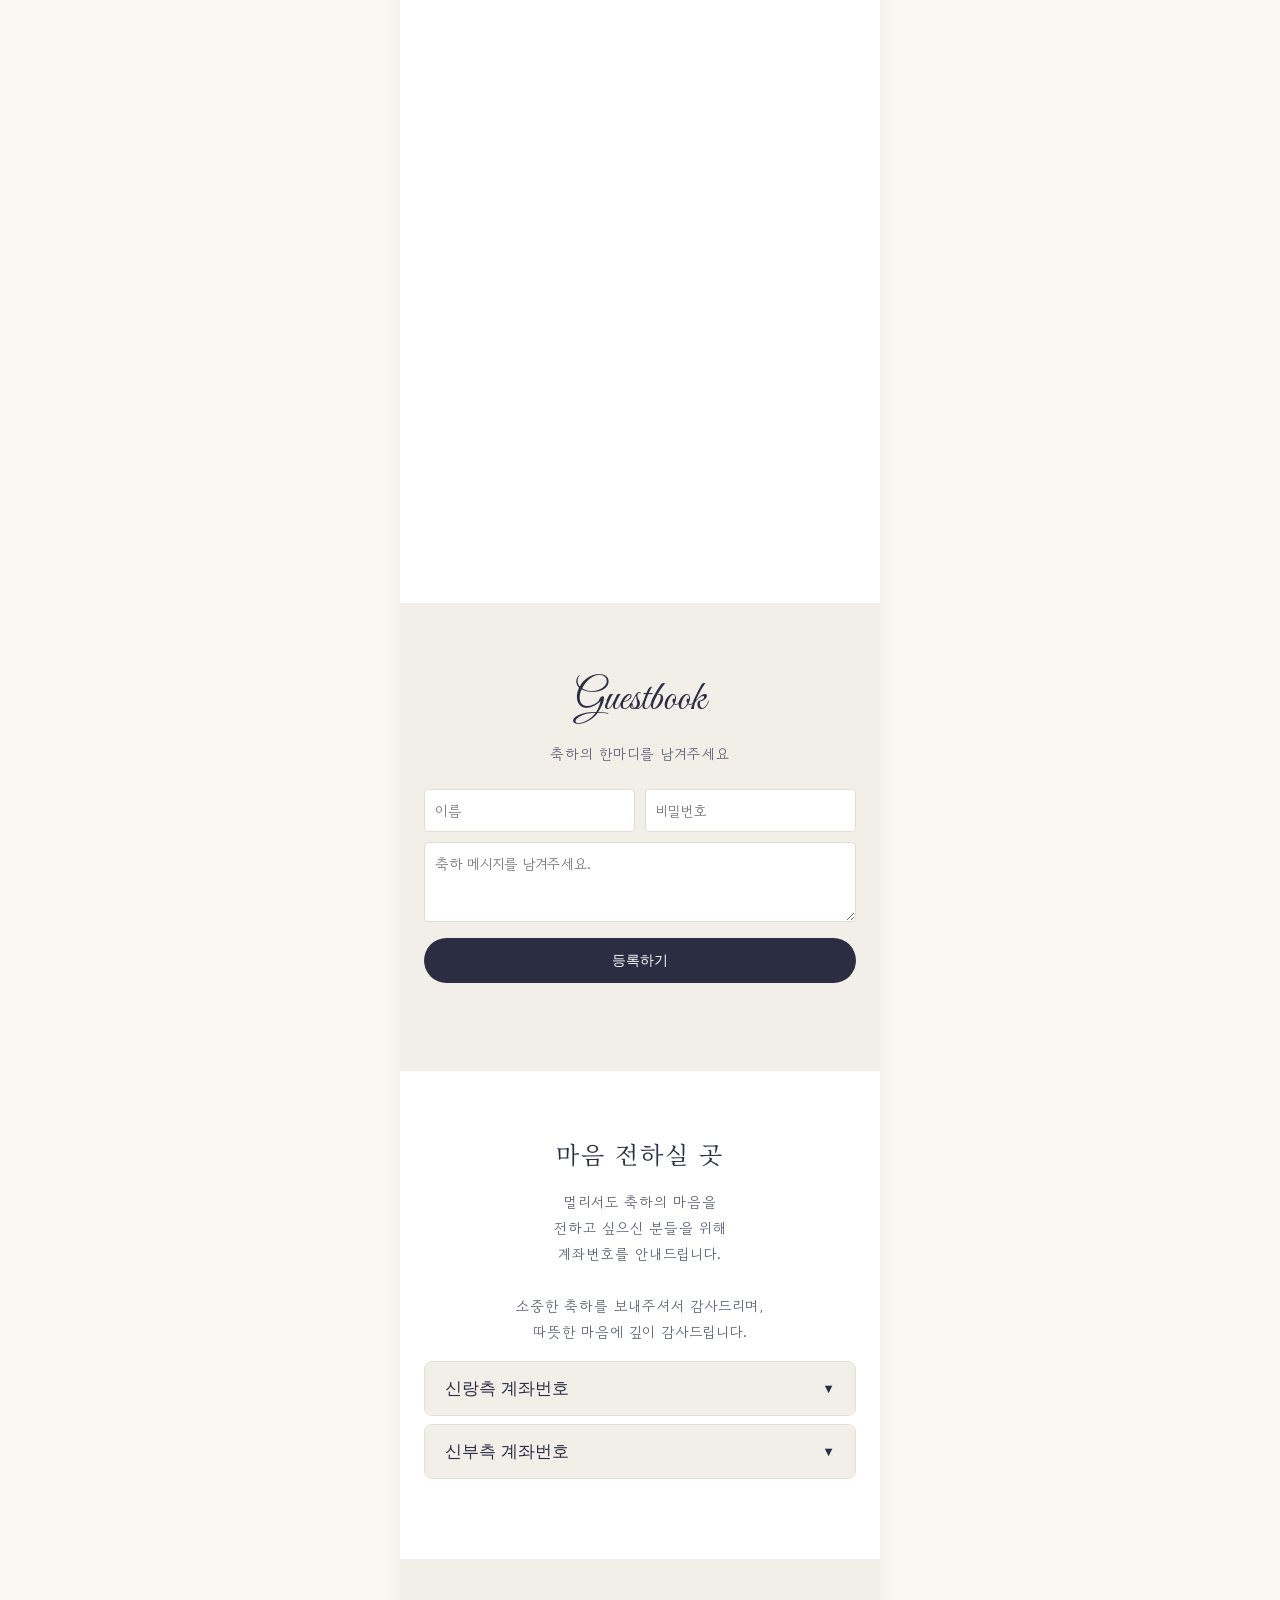
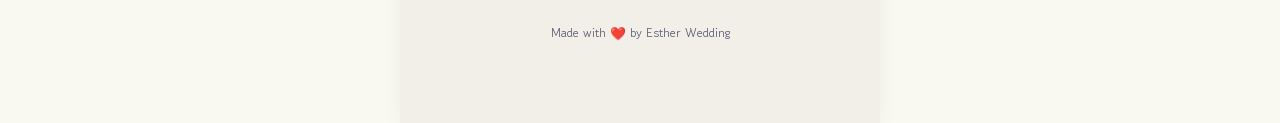
==== commit 055749a1: "Add files via upload" ====
--- a/index.html
+++ b/index.html
@@ -179,7 +179,7 @@
                 </p>
                 <div class="lined-paper scrapbook-paper" style="transform: rotate(1deg);">
                     <div class="tape tape-top"></div>
-                    <img src="images/groom_letter_raw.jpg" alt="Groom Handwritten Letter" class="handwritten-img" style="clip-path: polygon(0 0, 100% 0, 100% 86%, 48% 86%, 48% 72%, 0 72%); filter: contrast(5) brightness(1.5) grayscale(100%); margin-bottom: -14%;">
+                    <img src="images/groom_letter_new.jpg" alt="Groom Handwritten Letter" class="handwritten-img" style="clip-path: polygon(0 0, 100% 0, 100% 86%, 48% 86%, 48% 72%, 0 72%); margin-bottom: -14%;">
                 </div>
                 <!-- 아기 사진 누끼 모양 스티커 -->
                 <div class="sticker-photo sticker-groom">
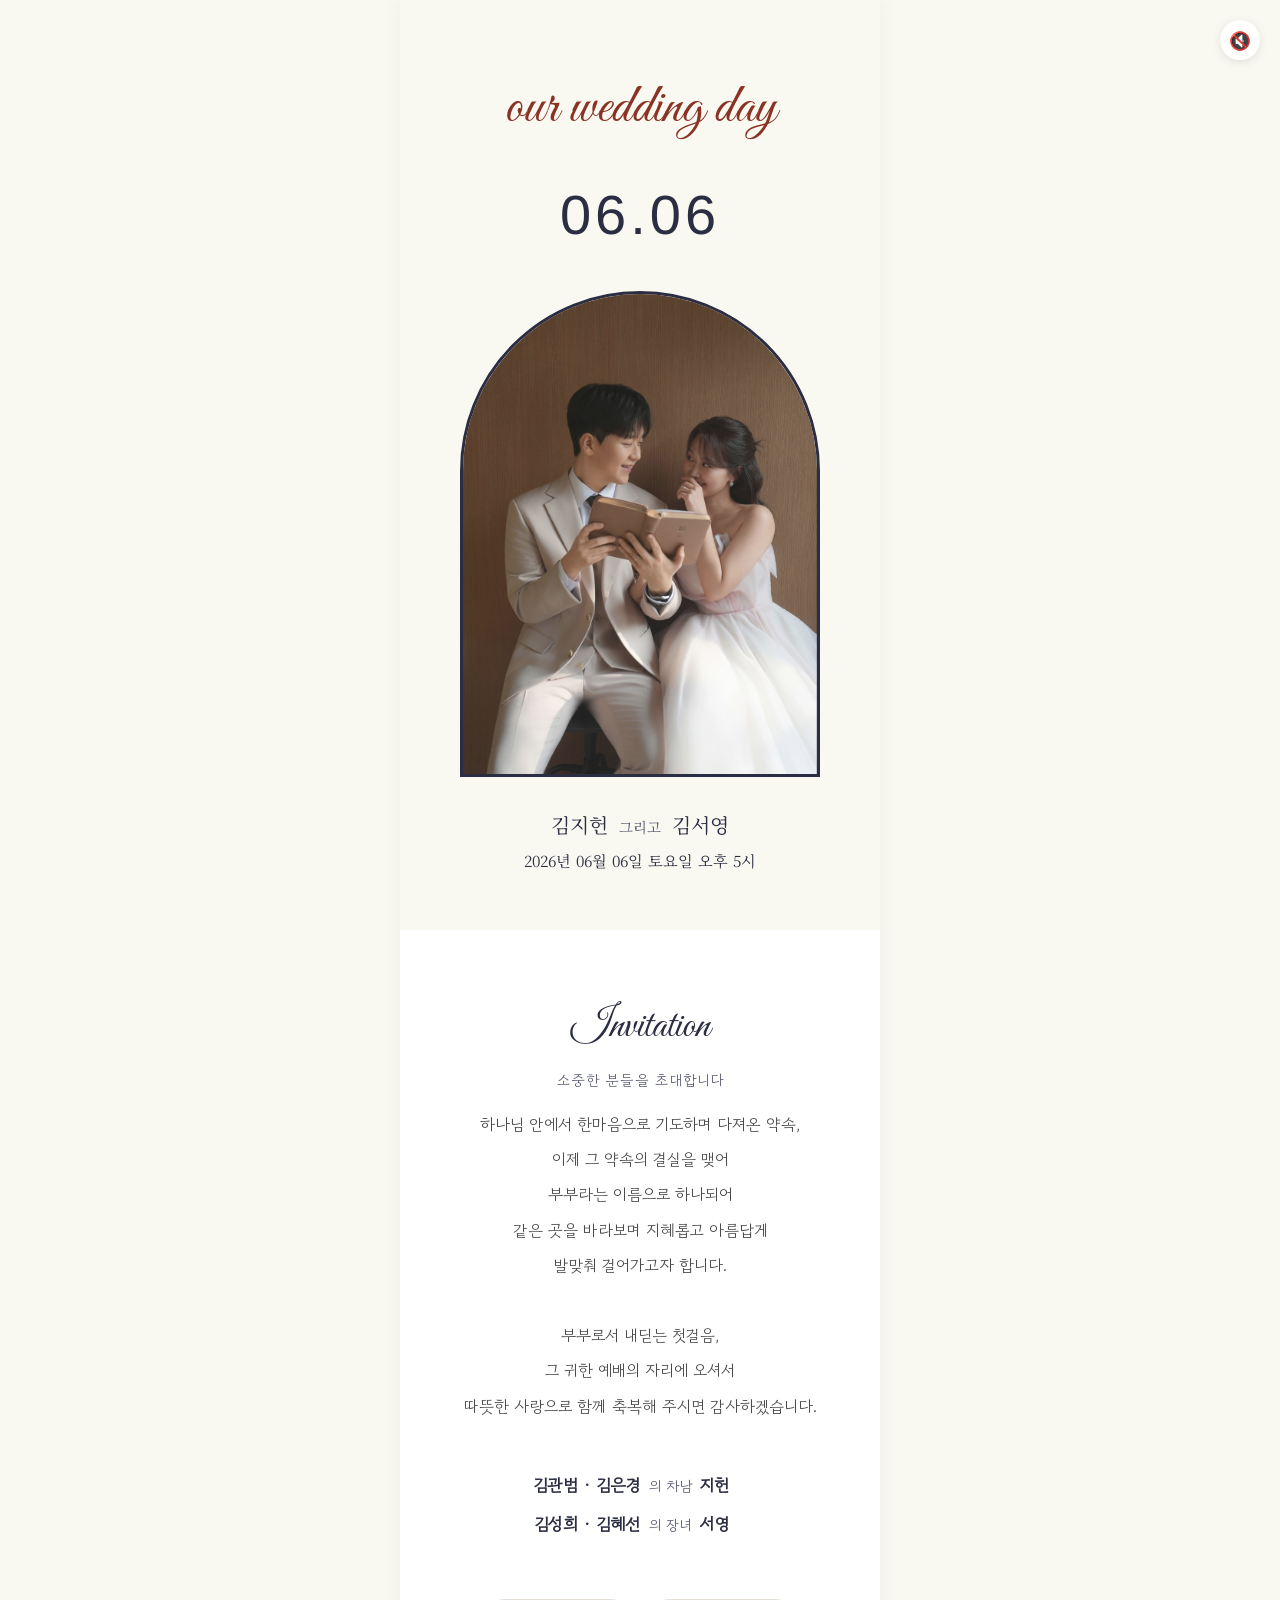
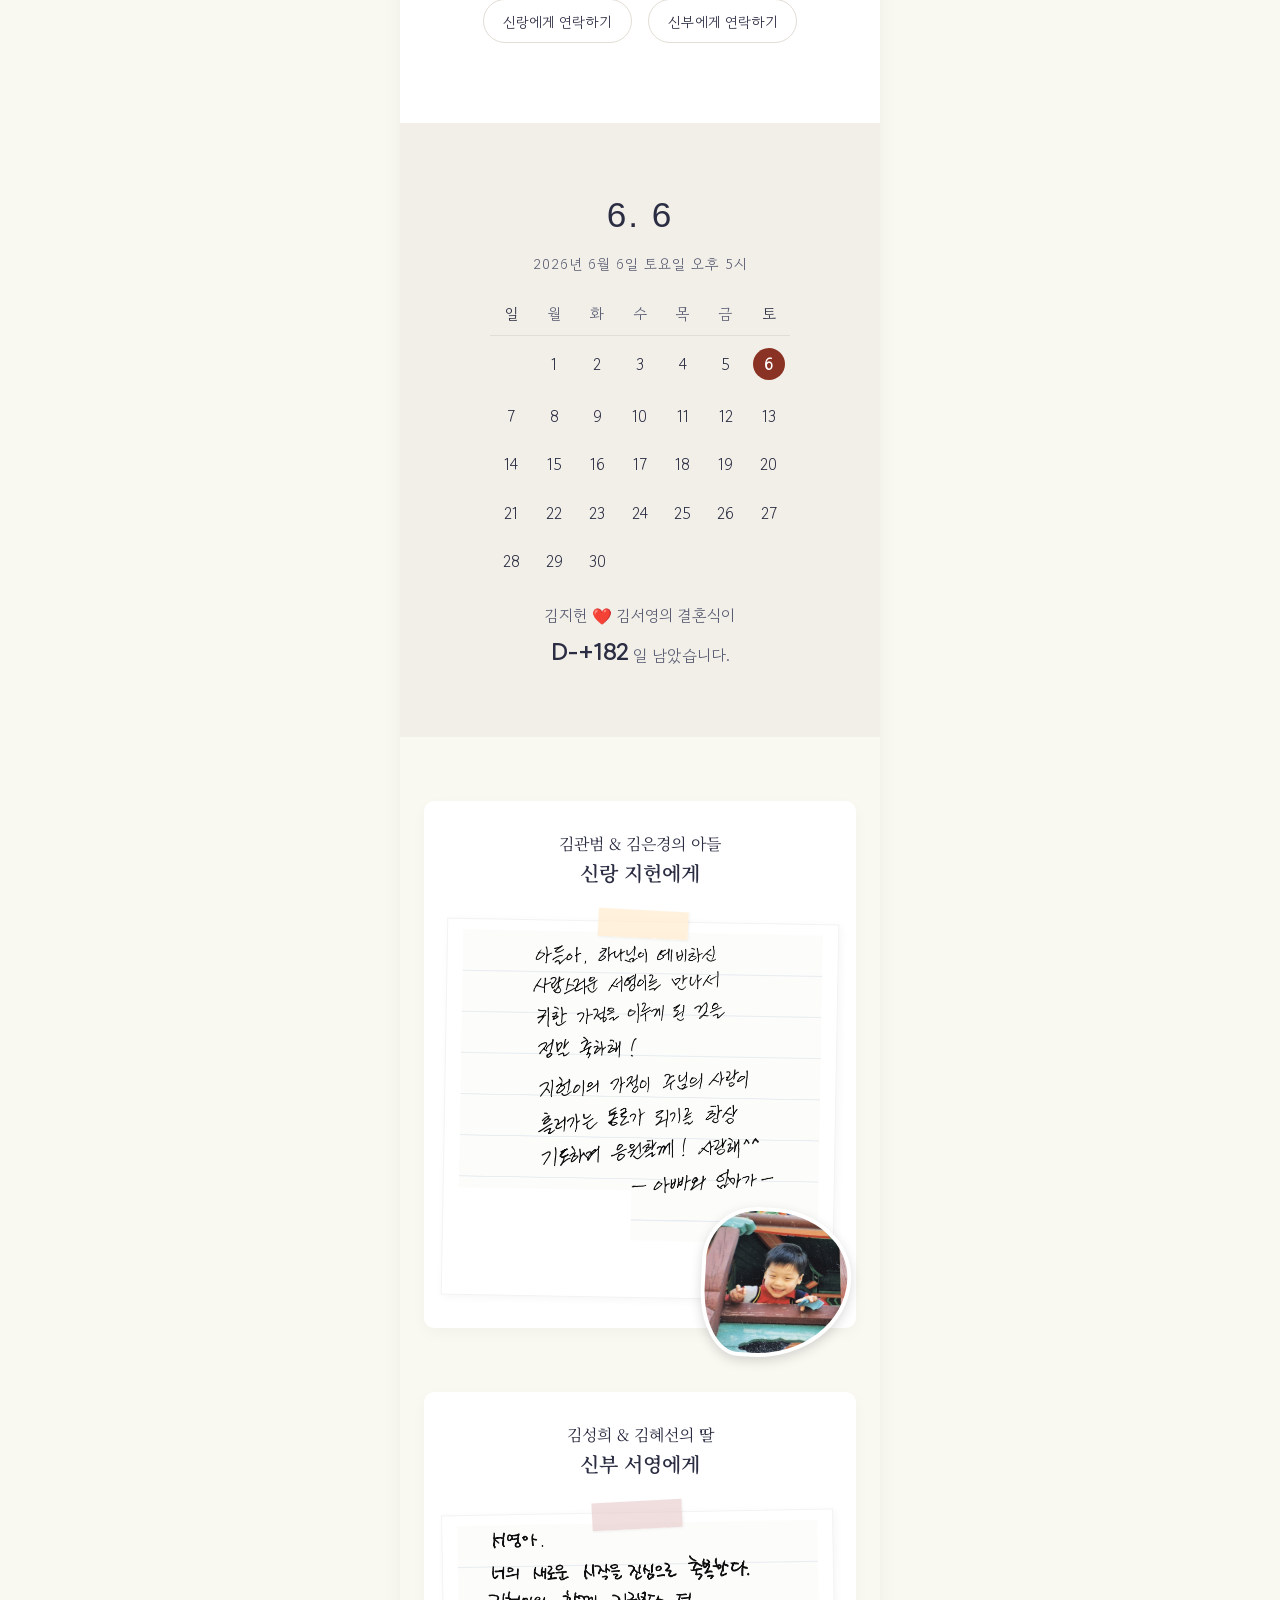
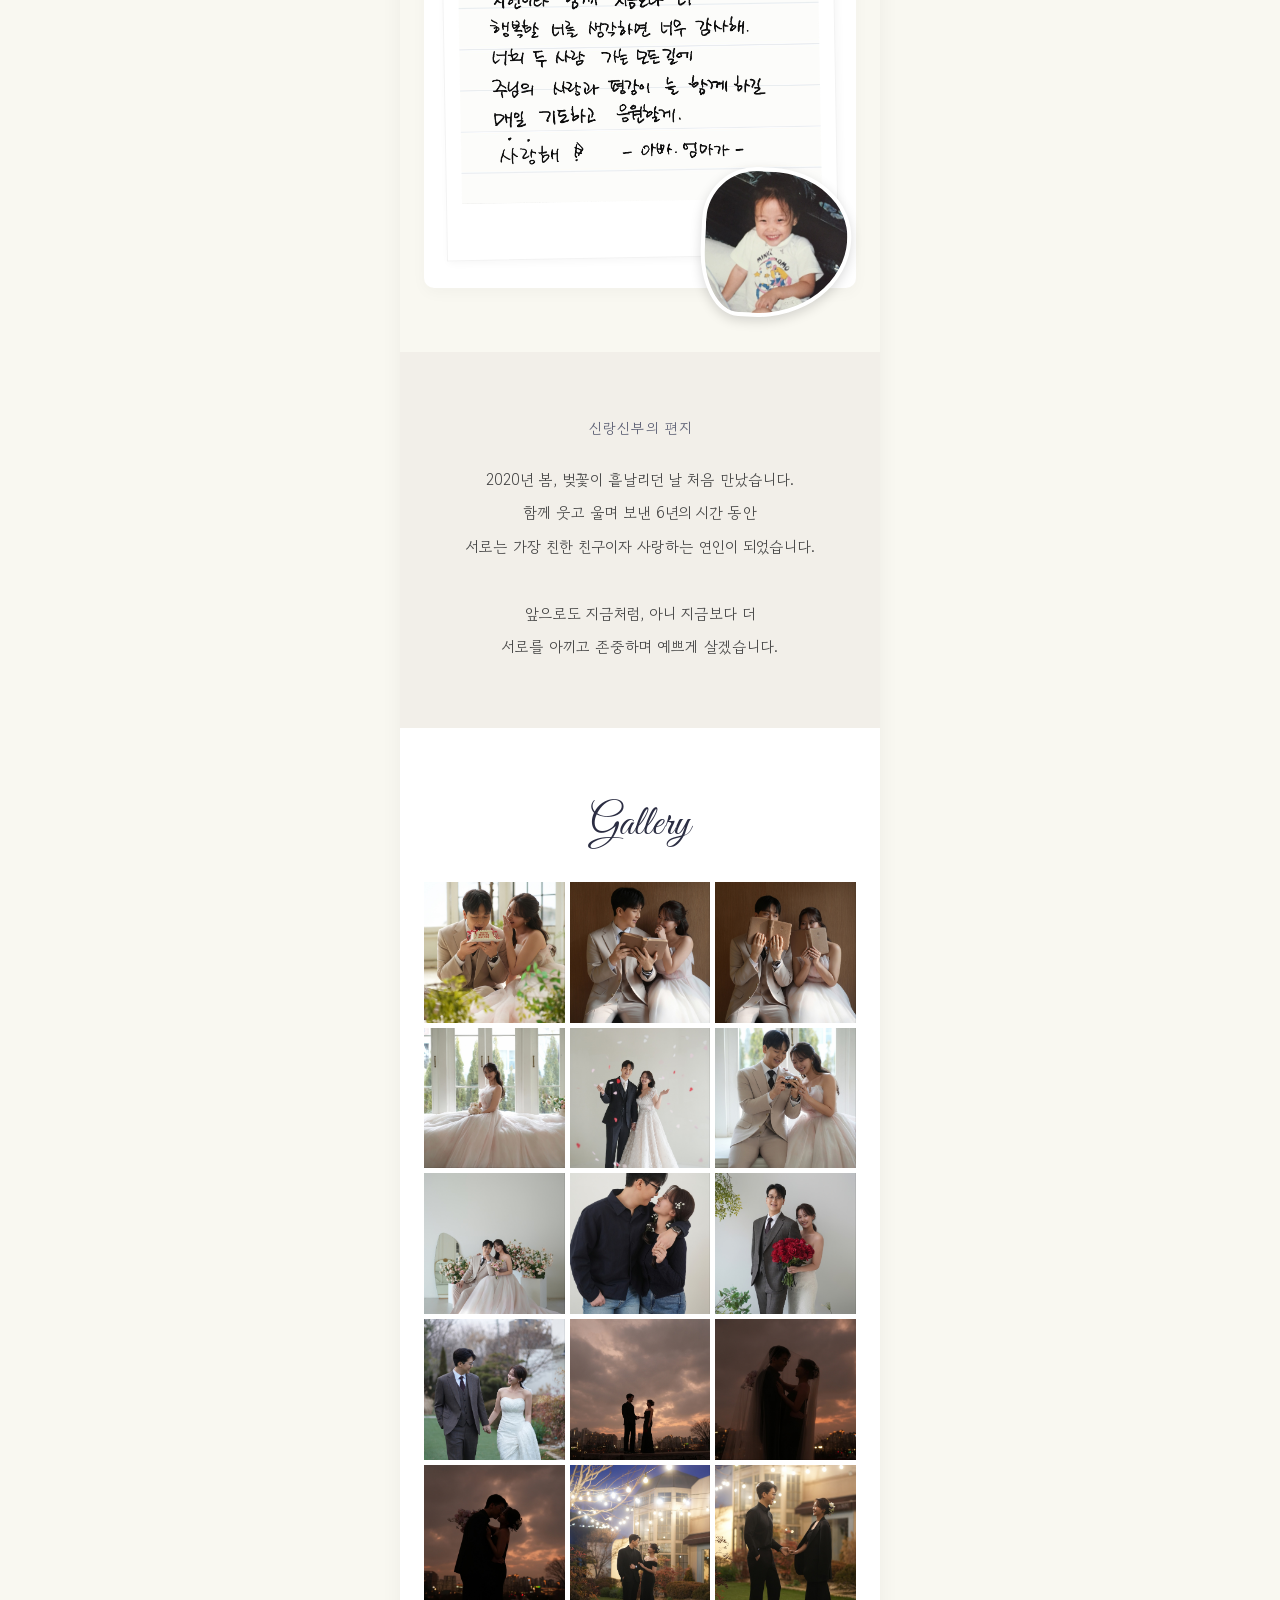
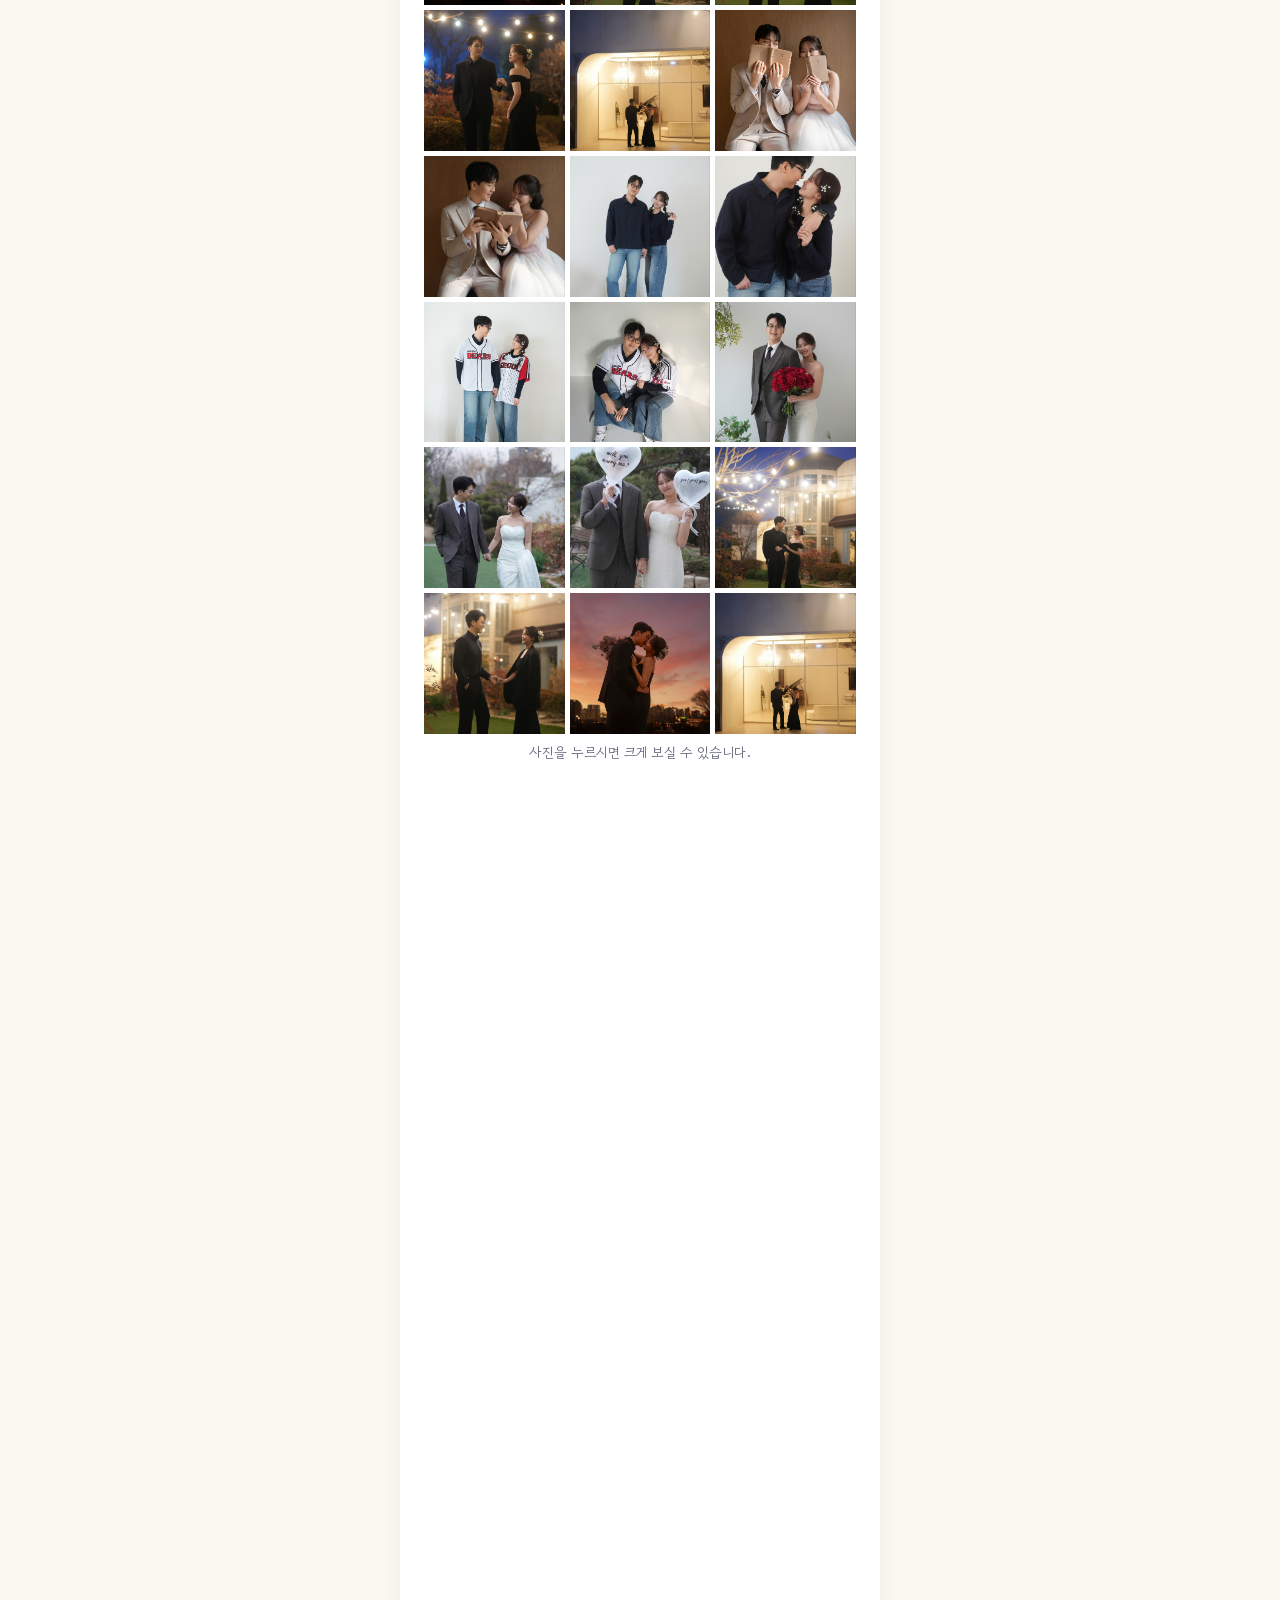
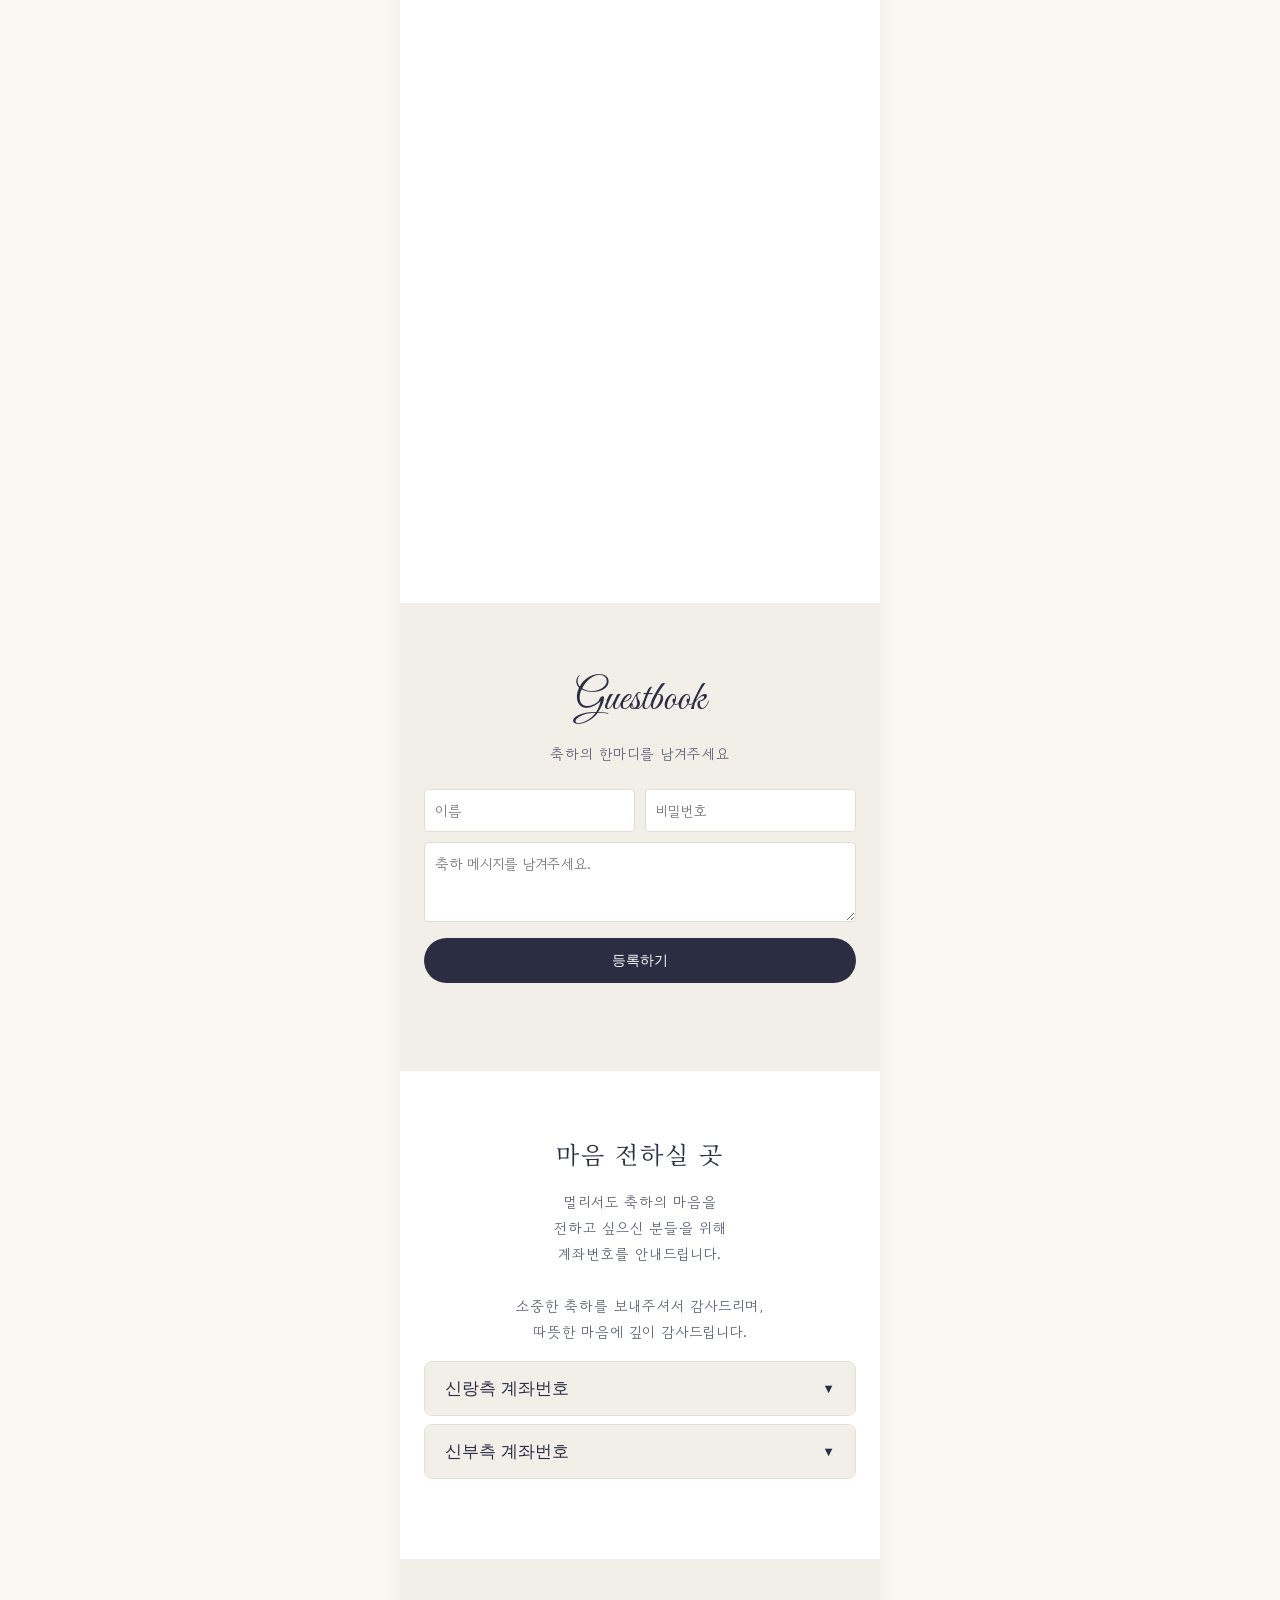
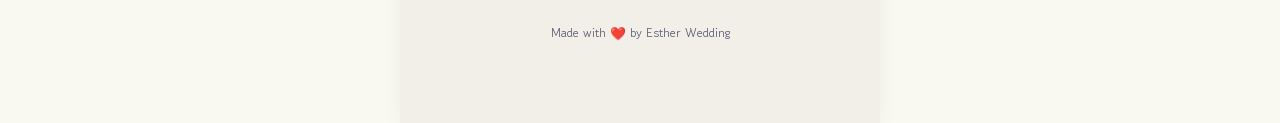
==== commit 1cfe1e7f: "Add files via upload" ====
--- a/index.html
+++ b/index.html
@@ -179,7 +179,7 @@
                 </p>
                 <div class="lined-paper scrapbook-paper" style="transform: rotate(1deg);">
                     <div class="tape tape-top"></div>
-                    <img src="images/groom_letter_new.jpg" alt="Groom Handwritten Letter" class="handwritten-img" style="clip-path: polygon(0 0, 100% 0, 100% 86%, 48% 86%, 48% 72%, 0 72%); margin-bottom: -14%;">
+                    <img src="images/groom_letter_baked.jpg?v=2" alt="Groom Handwritten Letter" class="handwritten-img" style="clip-path: polygon(0 0, 100% 0, 100% 86%, 48% 86%, 48% 72%, 0 72%); margin-bottom: -14%;">
                 </div>
                 <!-- 아기 사진 누끼 모양 스티커 -->
                 <div class="sticker-photo sticker-groom">
@@ -195,7 +195,7 @@
                 </p>
                 <div class="lined-paper scrapbook-paper" style="transform: rotate(-1deg);">
                     <div class="tape tape-top" style="transform: translateX(-50%) rotate(-2deg); background: rgba(230, 200, 200, 0.6);"></div>
-                    <img src="images/bride_letter_new.jpg" alt="Bride Handwritten Letter" class="handwritten-img">
+                    <img src="images/bride_letter_baked.jpg?v=2" alt="Bride Handwritten Letter" class="handwritten-img">
                 </div>
                 <!-- 아기 사진 누끼 모양 스티커 -->
                 <div class="sticker-photo sticker-bride">
--- a/css/style.css
+++ b/css/style.css
@@ -534,8 +534,7 @@
 
 .scrapbook-paper {
     position: relative;
-    background: linear-gradient(transparent, transparent 31px, rgba(160, 190, 220, 0.3) 31px, rgba(160, 190, 220, 0.3) 32px);
-    background-size: 100% 32px;
+    background-color: #fff;
     padding: 20px 15px 40px;
     margin-top: 20px;
     border: 1px solid rgba(0, 0, 0, 0.05);
@@ -547,8 +546,6 @@
 .handwritten-img {
     width: 100%;
     height: auto;
-    mix-blend-mode: multiply;
-    filter: contrast(2.5) brightness(1.3) grayscale(100%);
     opacity: 0.95;
     pointer-events: none;
     transform: translateY(-10px);
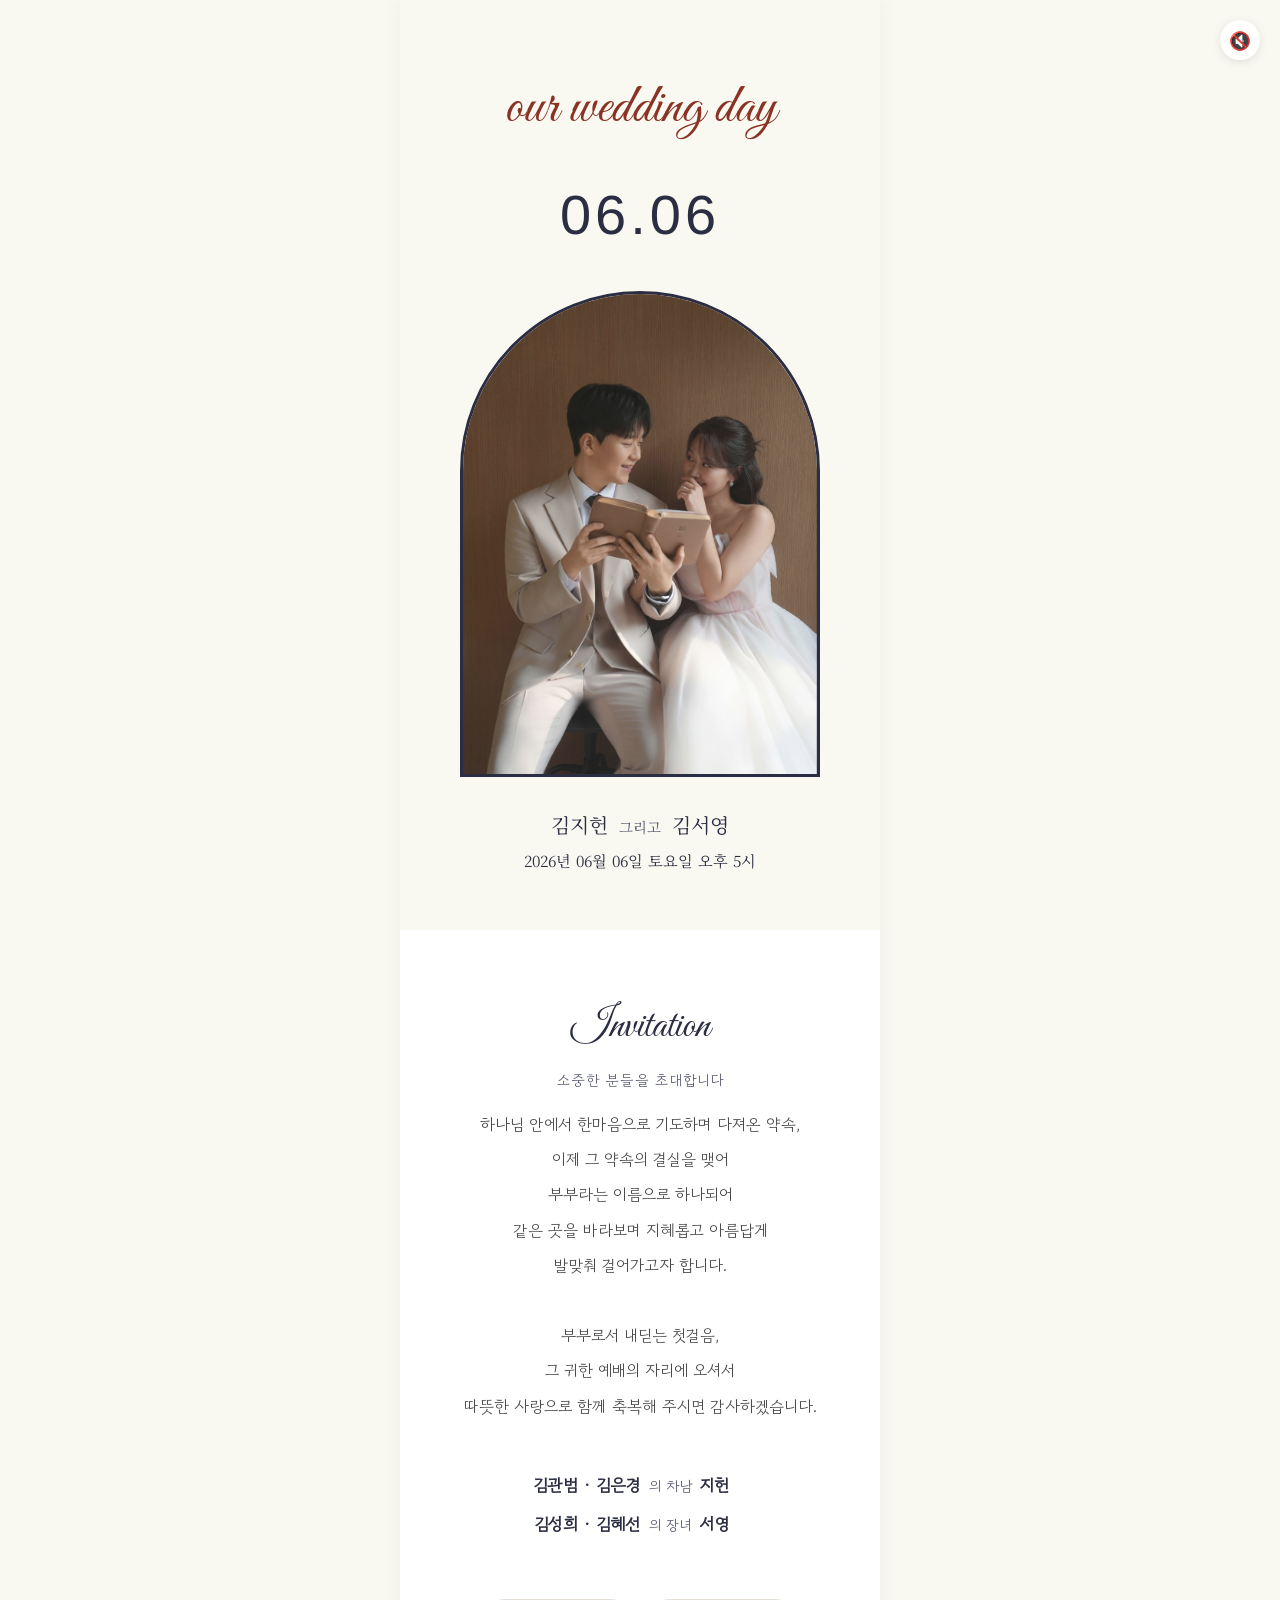
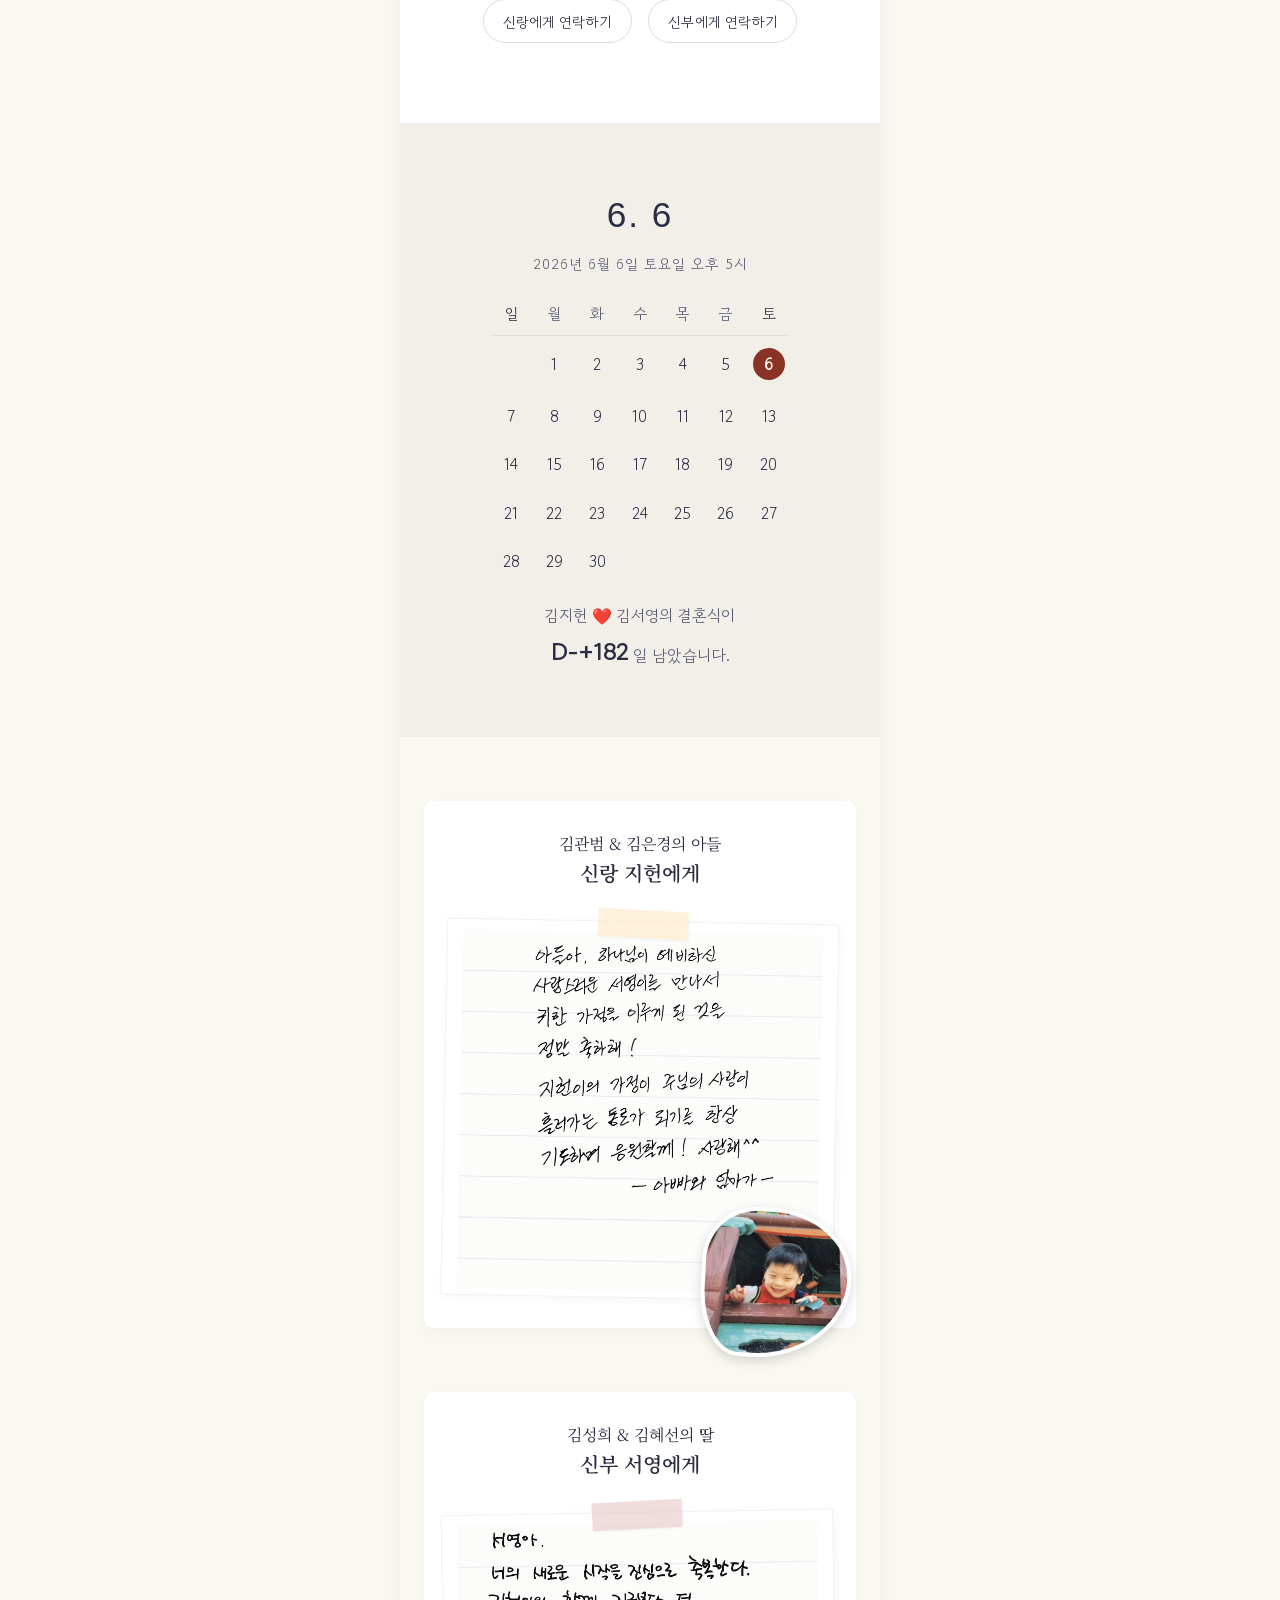
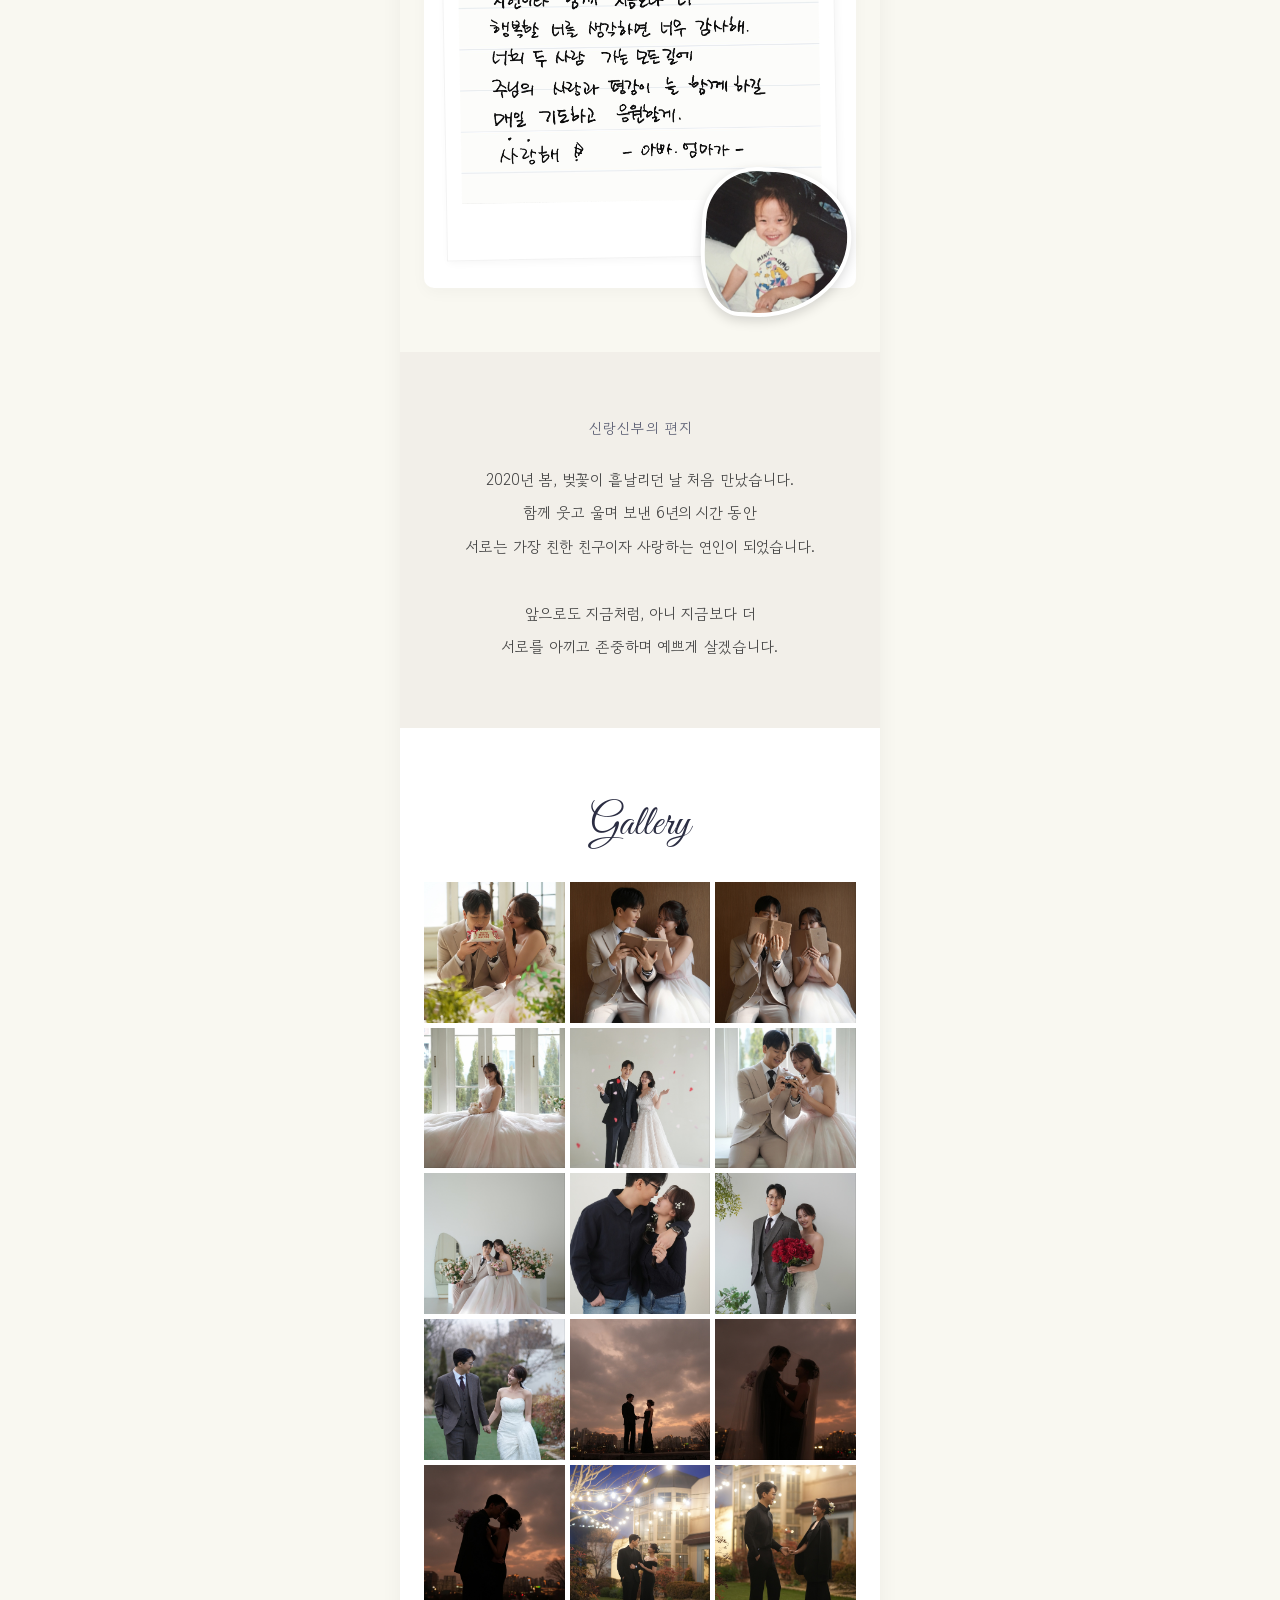
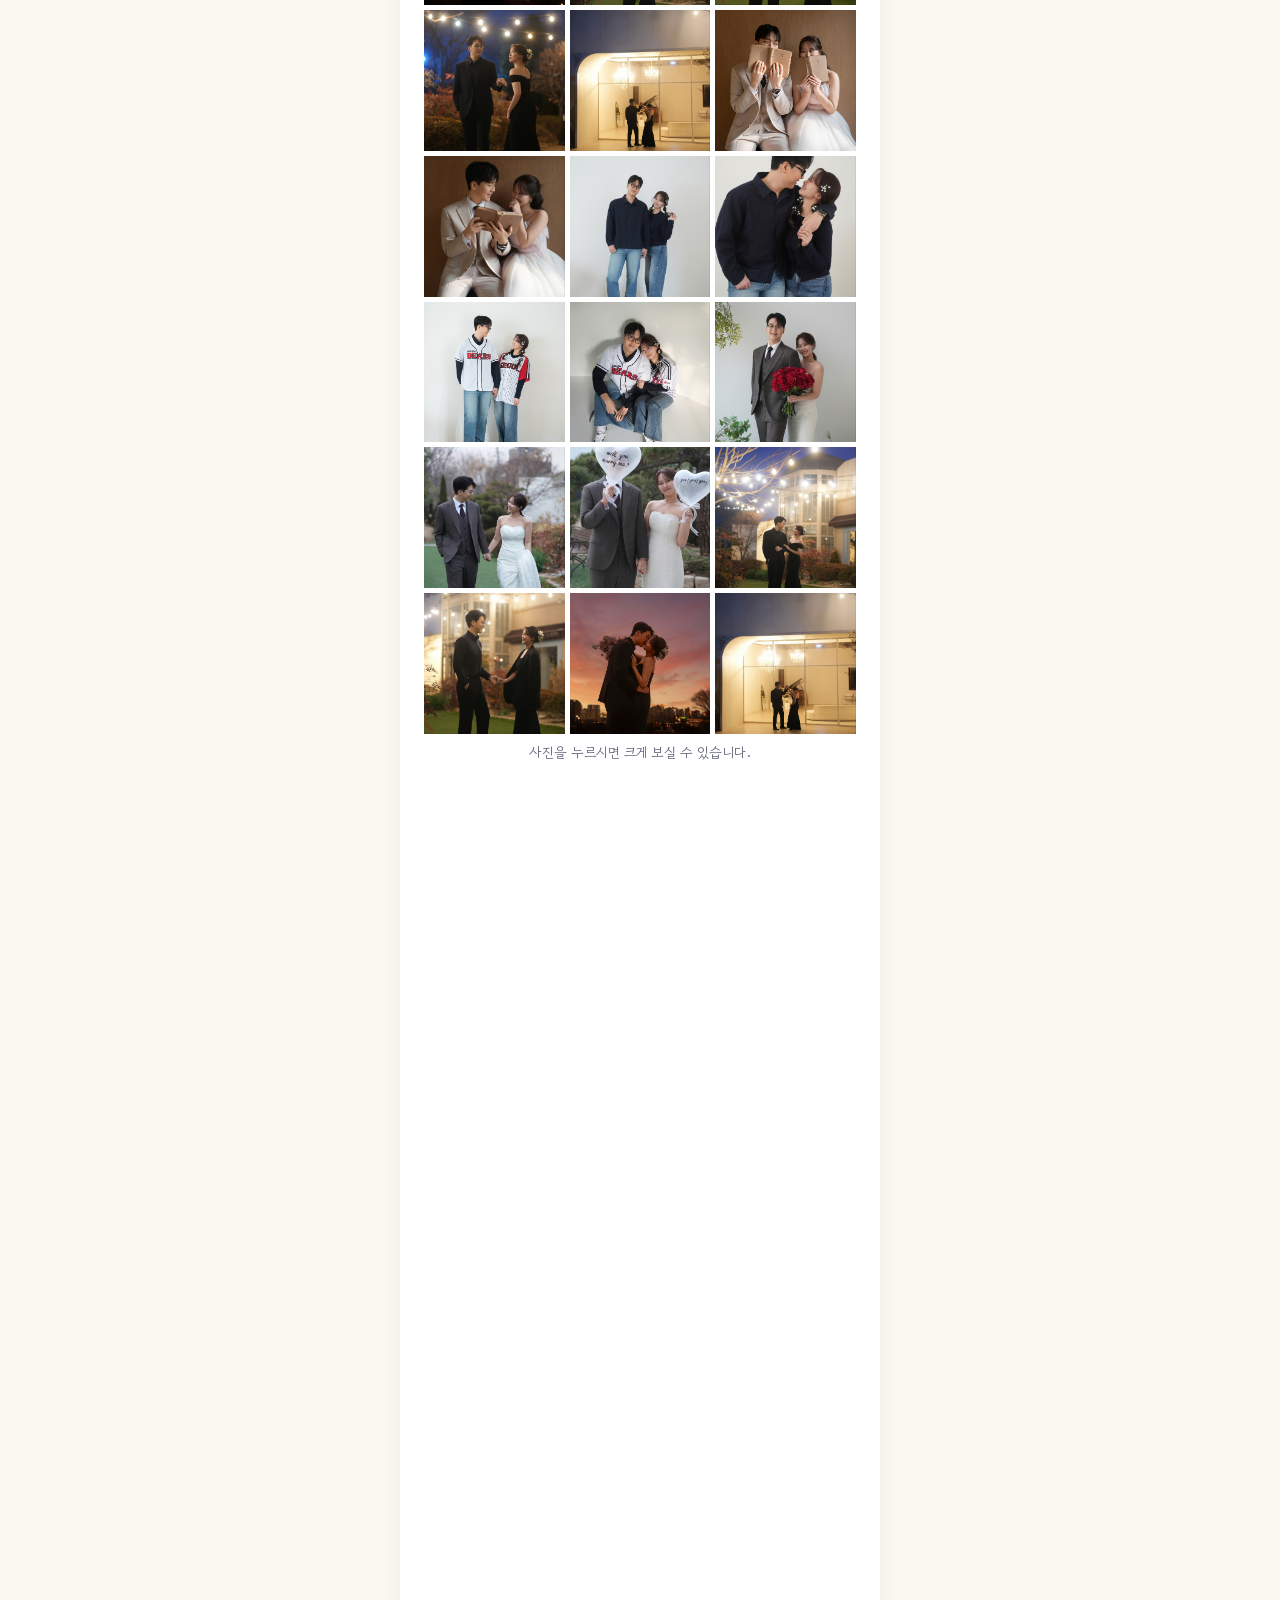
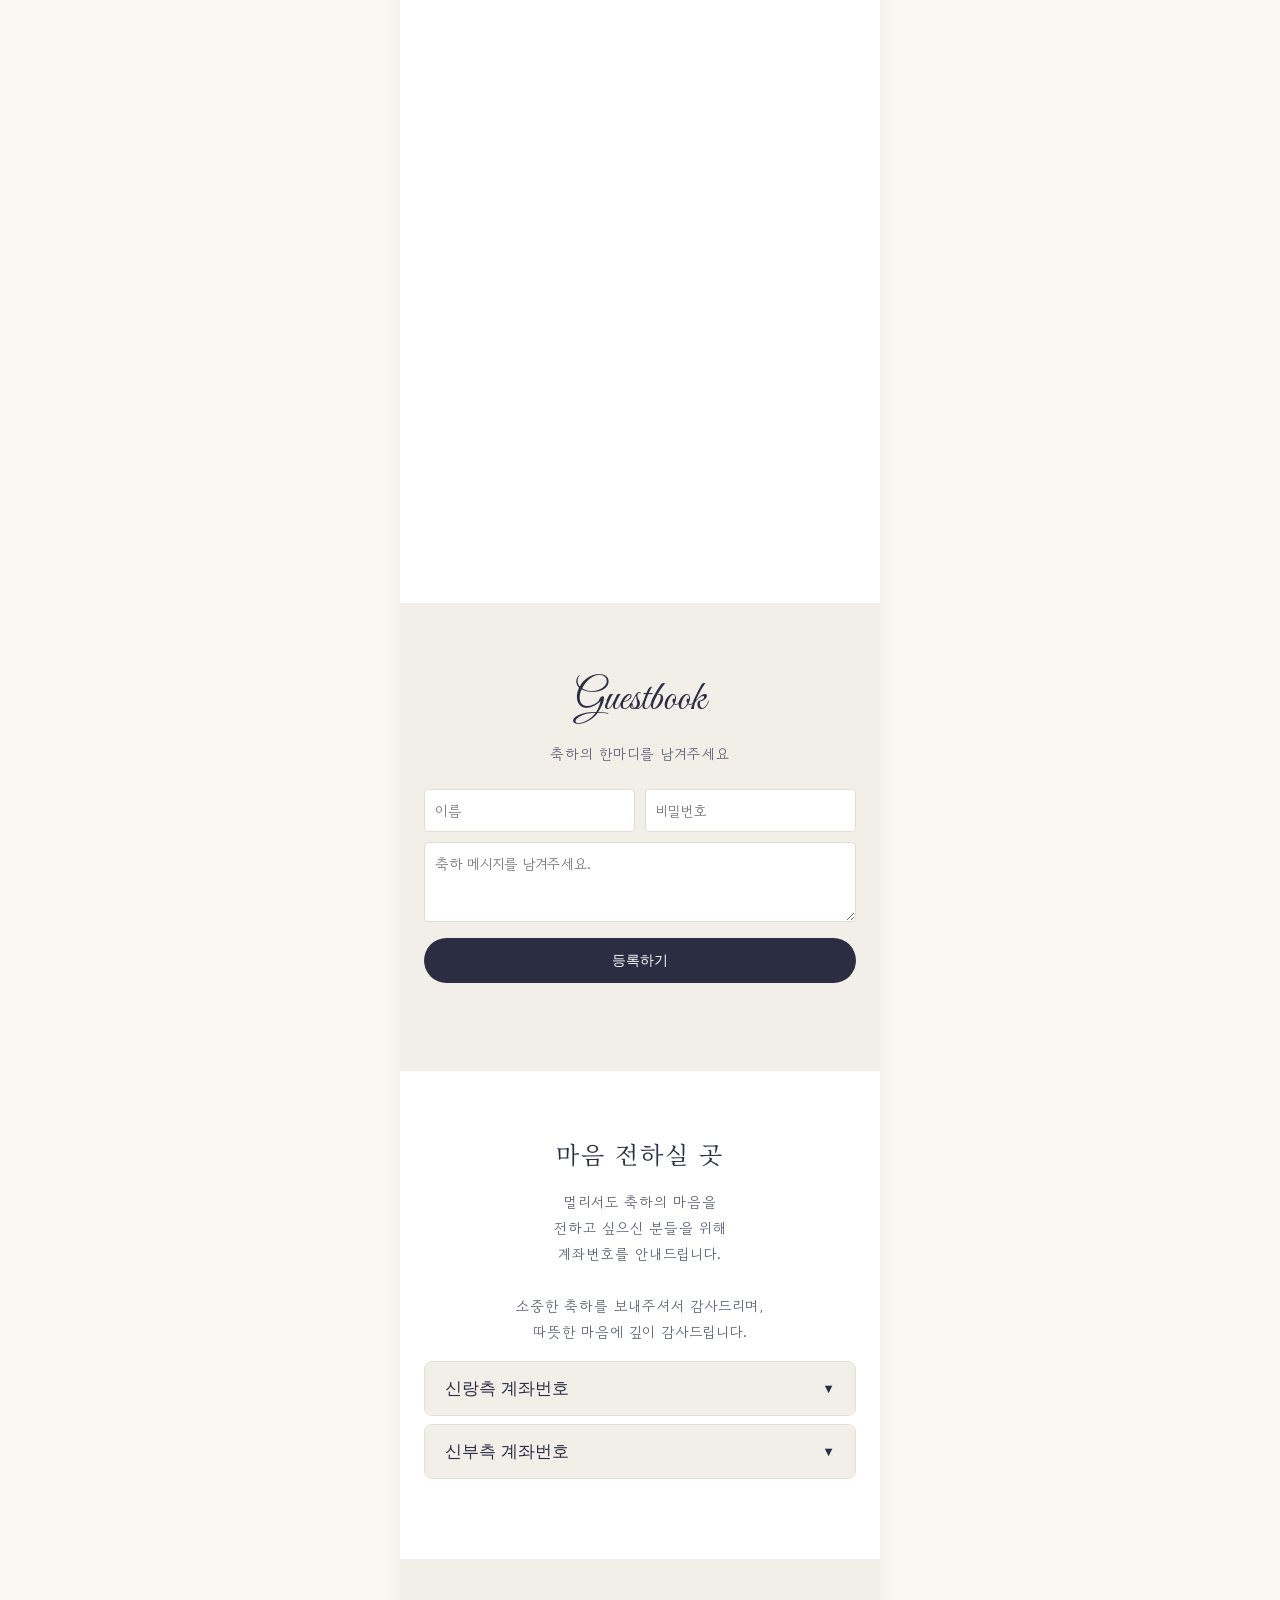
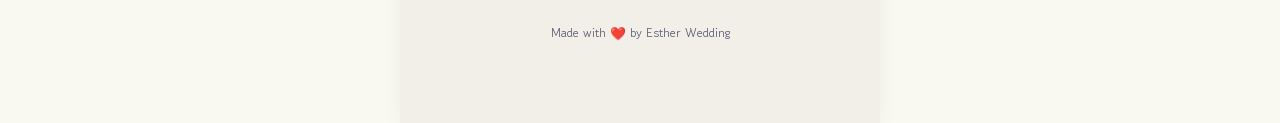
==== commit a5b73520: "Add files via upload" ====
--- a/index.html
+++ b/index.html
@@ -179,7 +179,7 @@
                 </p>
                 <div class="lined-paper scrapbook-paper" style="transform: rotate(1deg);">
                     <div class="tape tape-top"></div>
-                    <img src="images/groom_letter_baked.jpg?v=2" alt="Groom Handwritten Letter" class="handwritten-img" style="clip-path: polygon(0 0, 100% 0, 100% 86%, 48% 86%, 48% 72%, 0 72%); margin-bottom: -14%;">
+                    <img src="images/groom_letter_baked.jpg?v=3" alt="Groom Handwritten Letter" class="handwritten-img" style="margin-bottom: -14%;">
                 </div>
                 <!-- 아기 사진 누끼 모양 스티커 -->
                 <div class="sticker-photo sticker-groom">
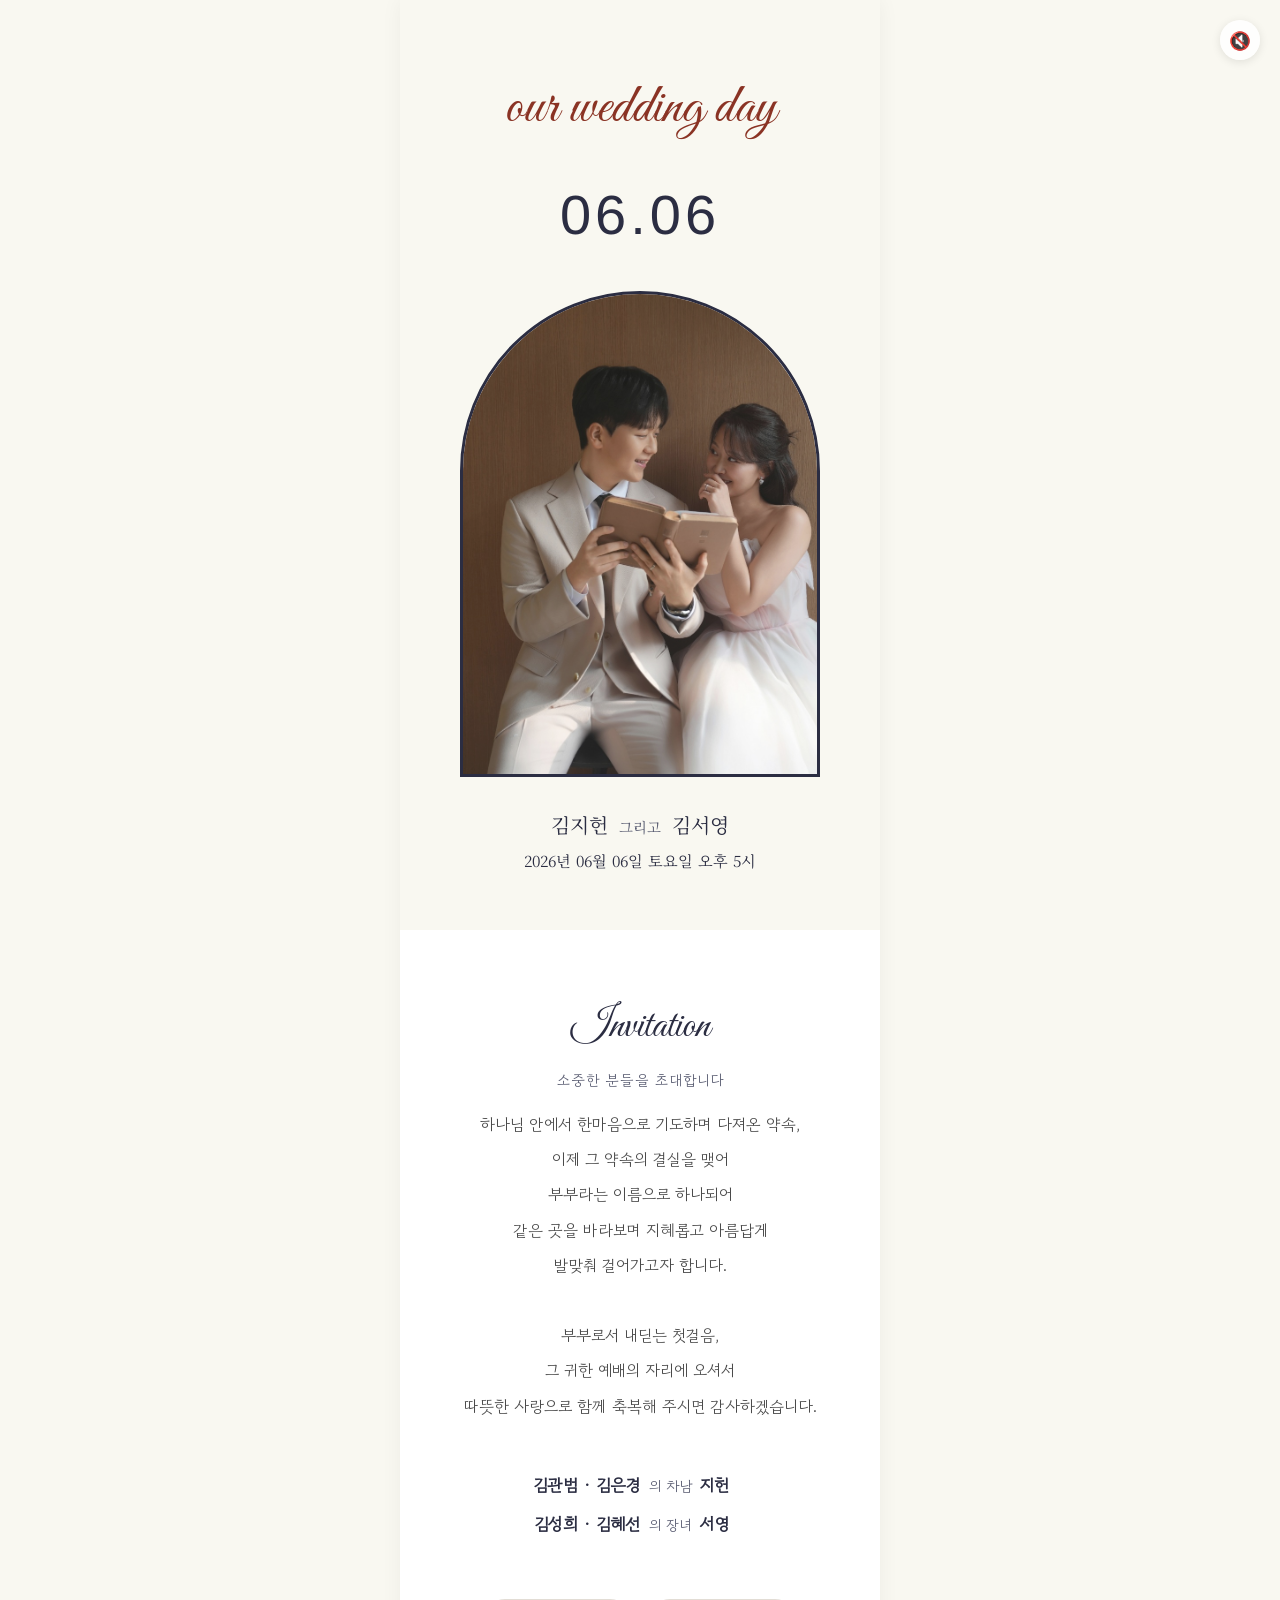
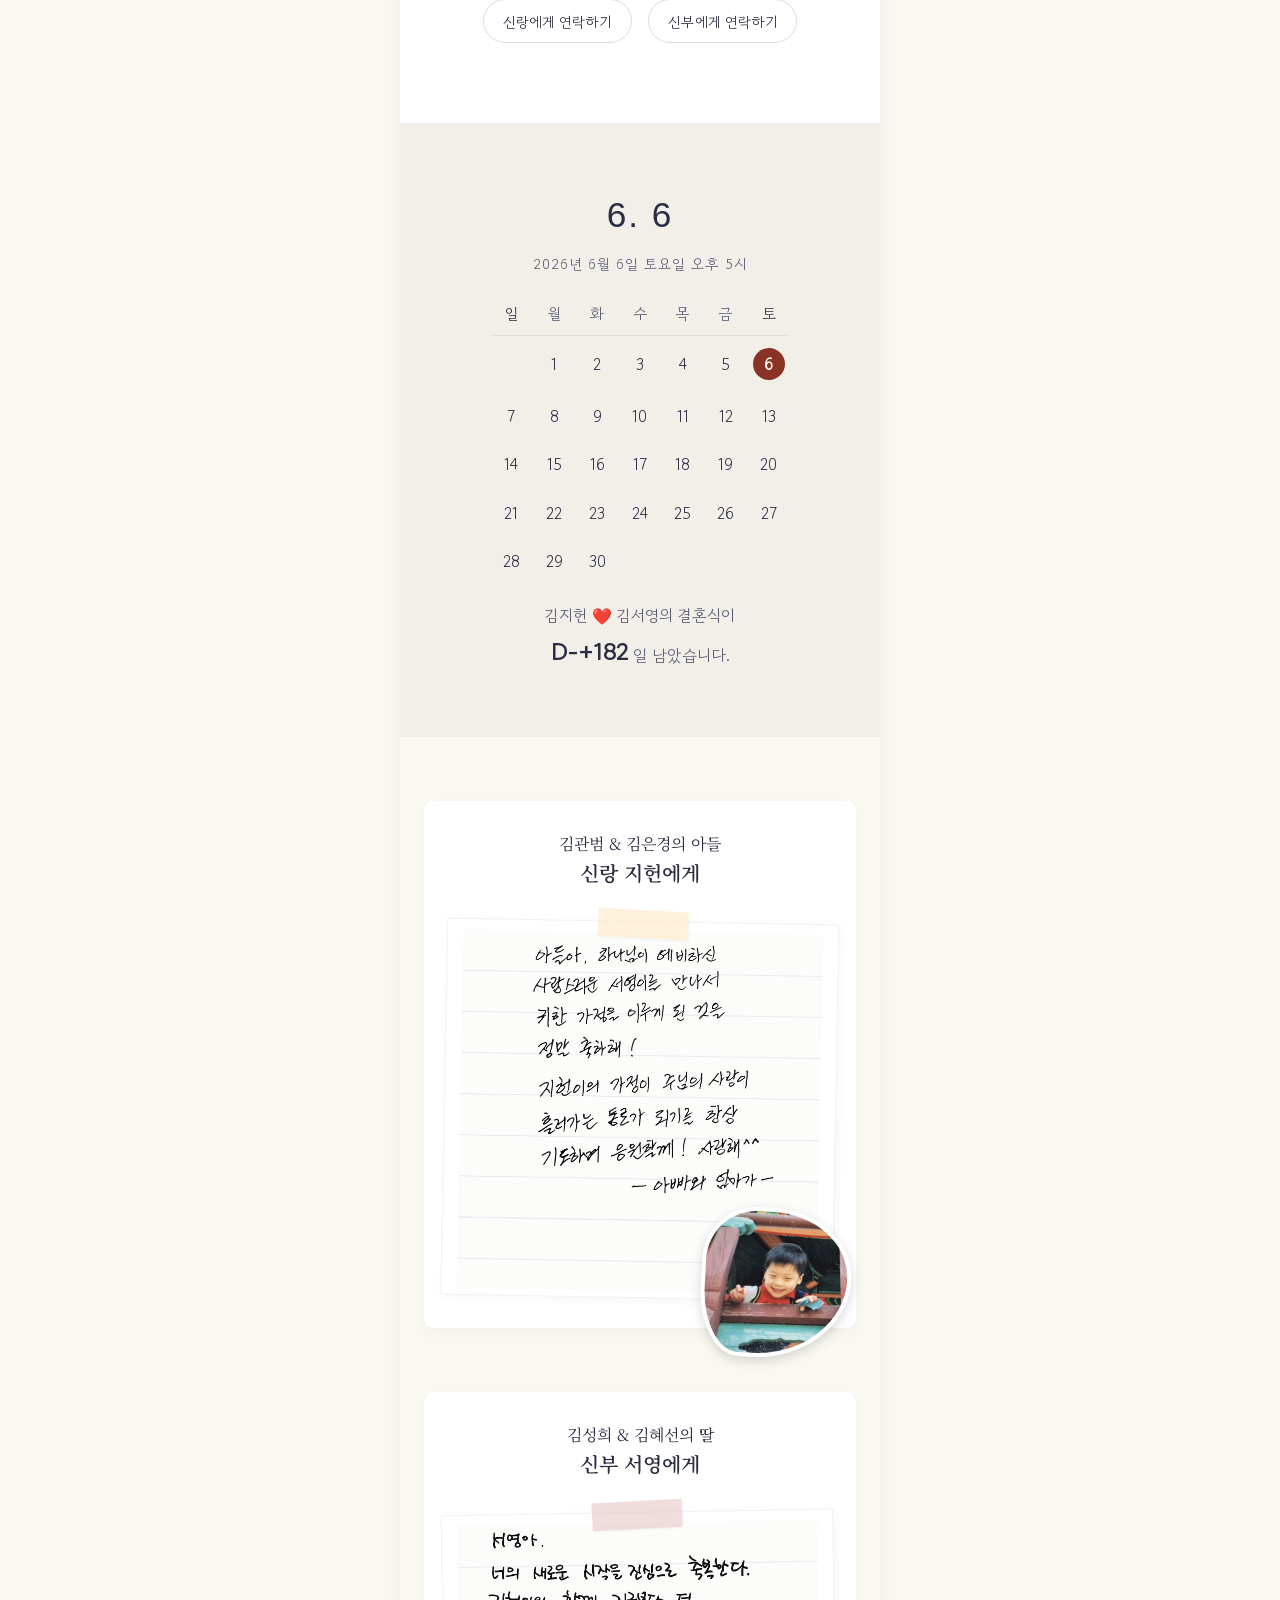
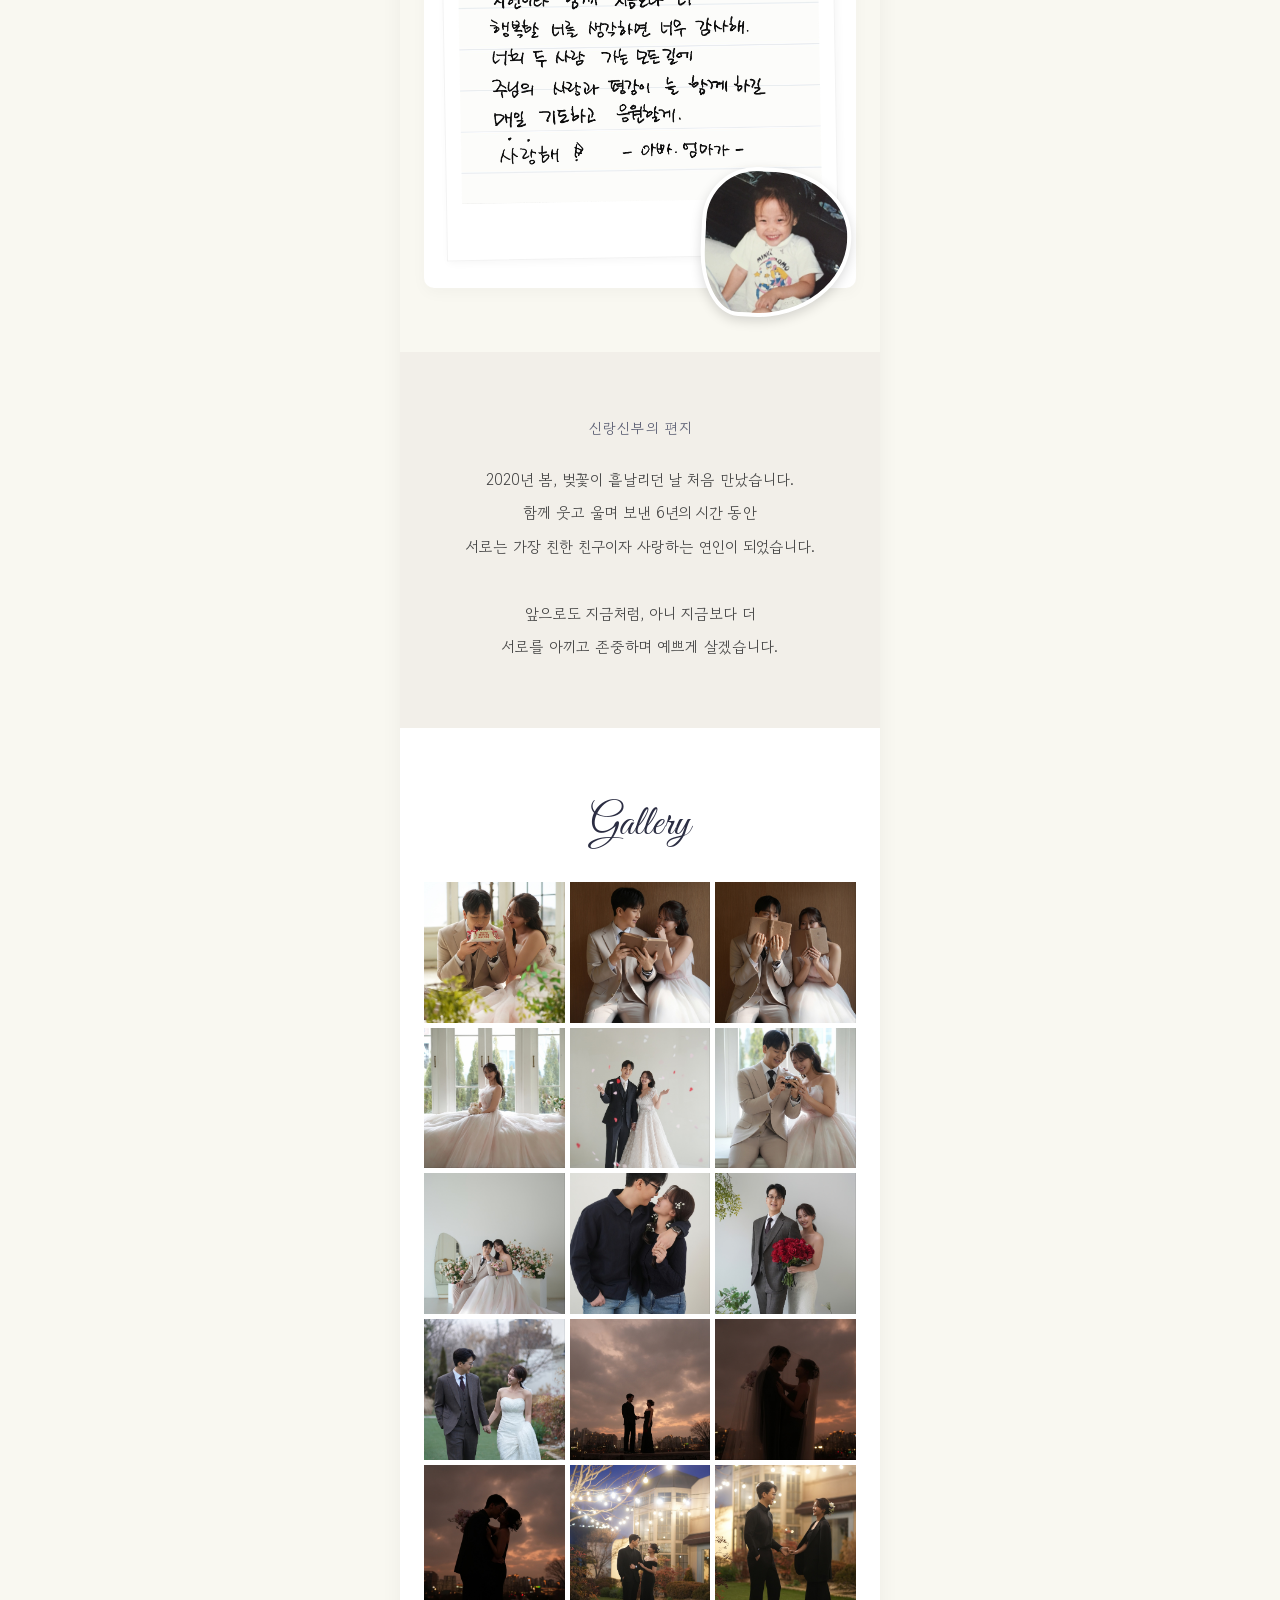
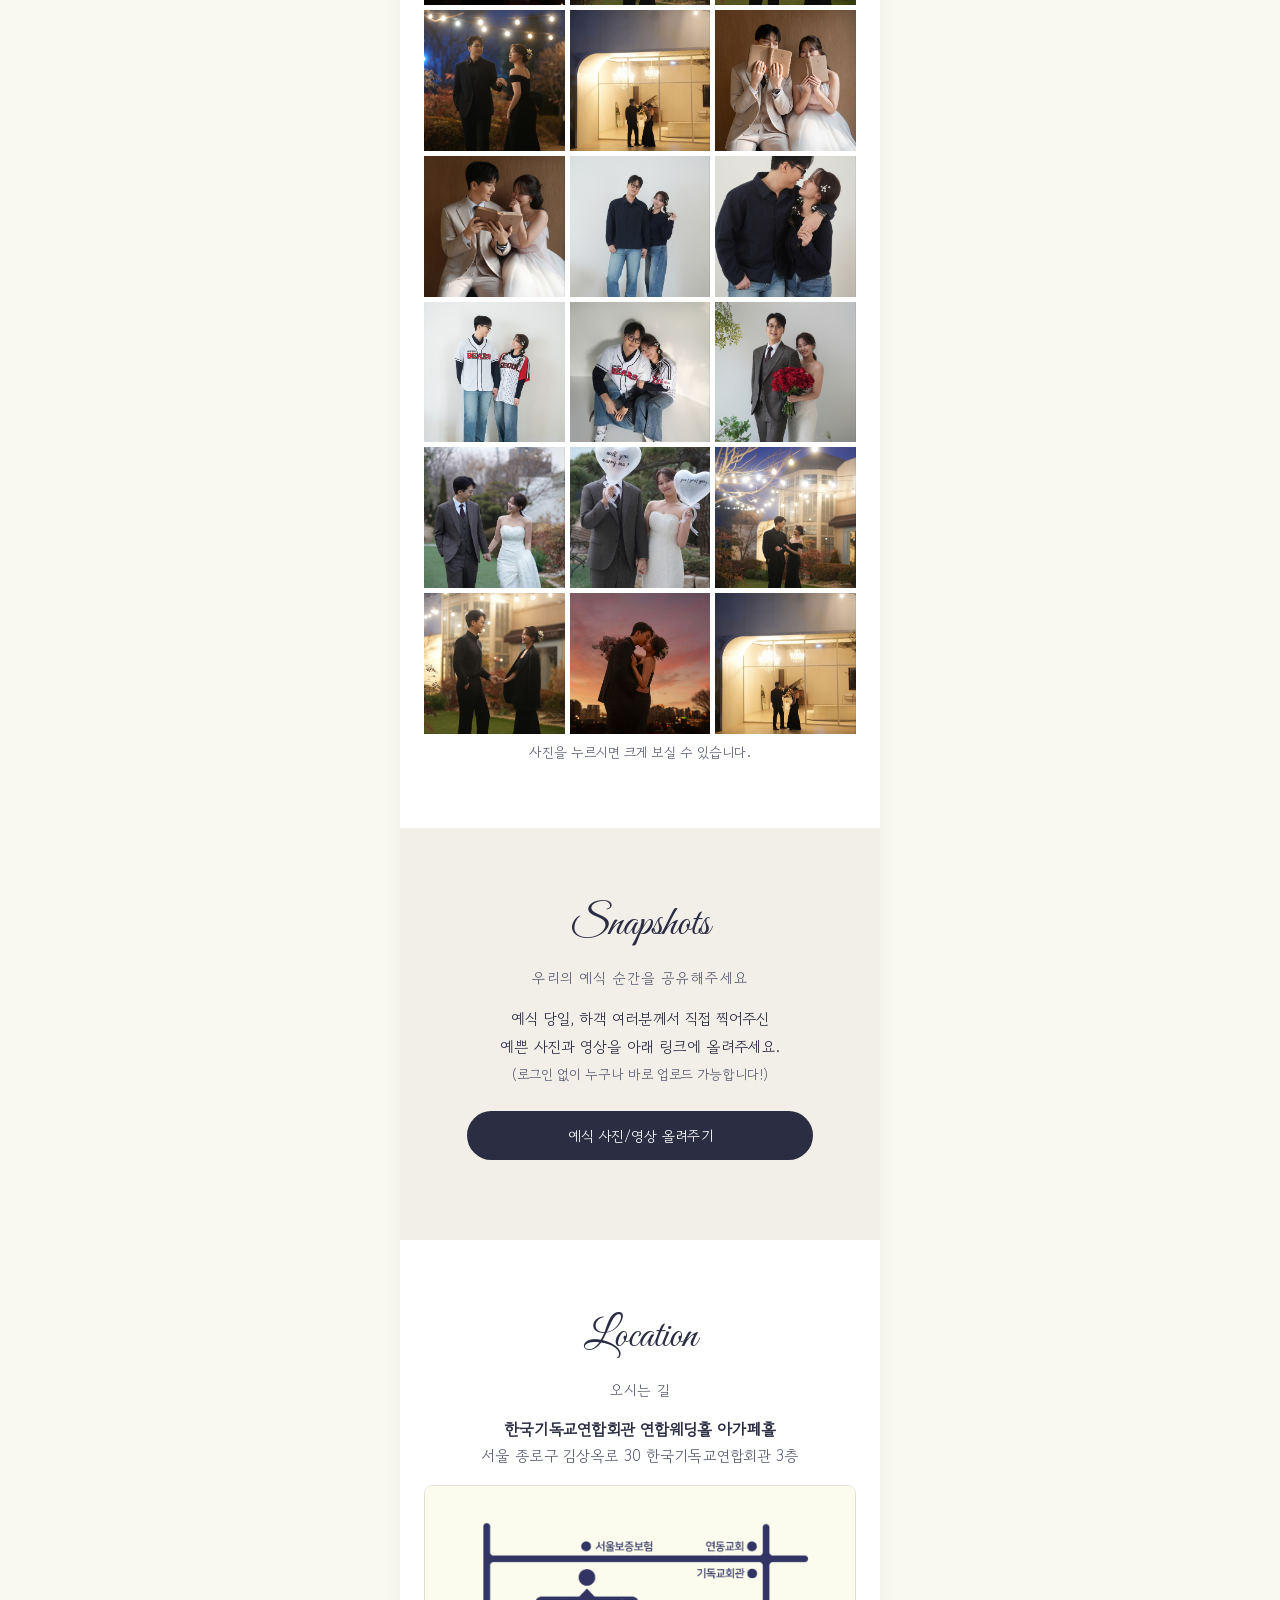
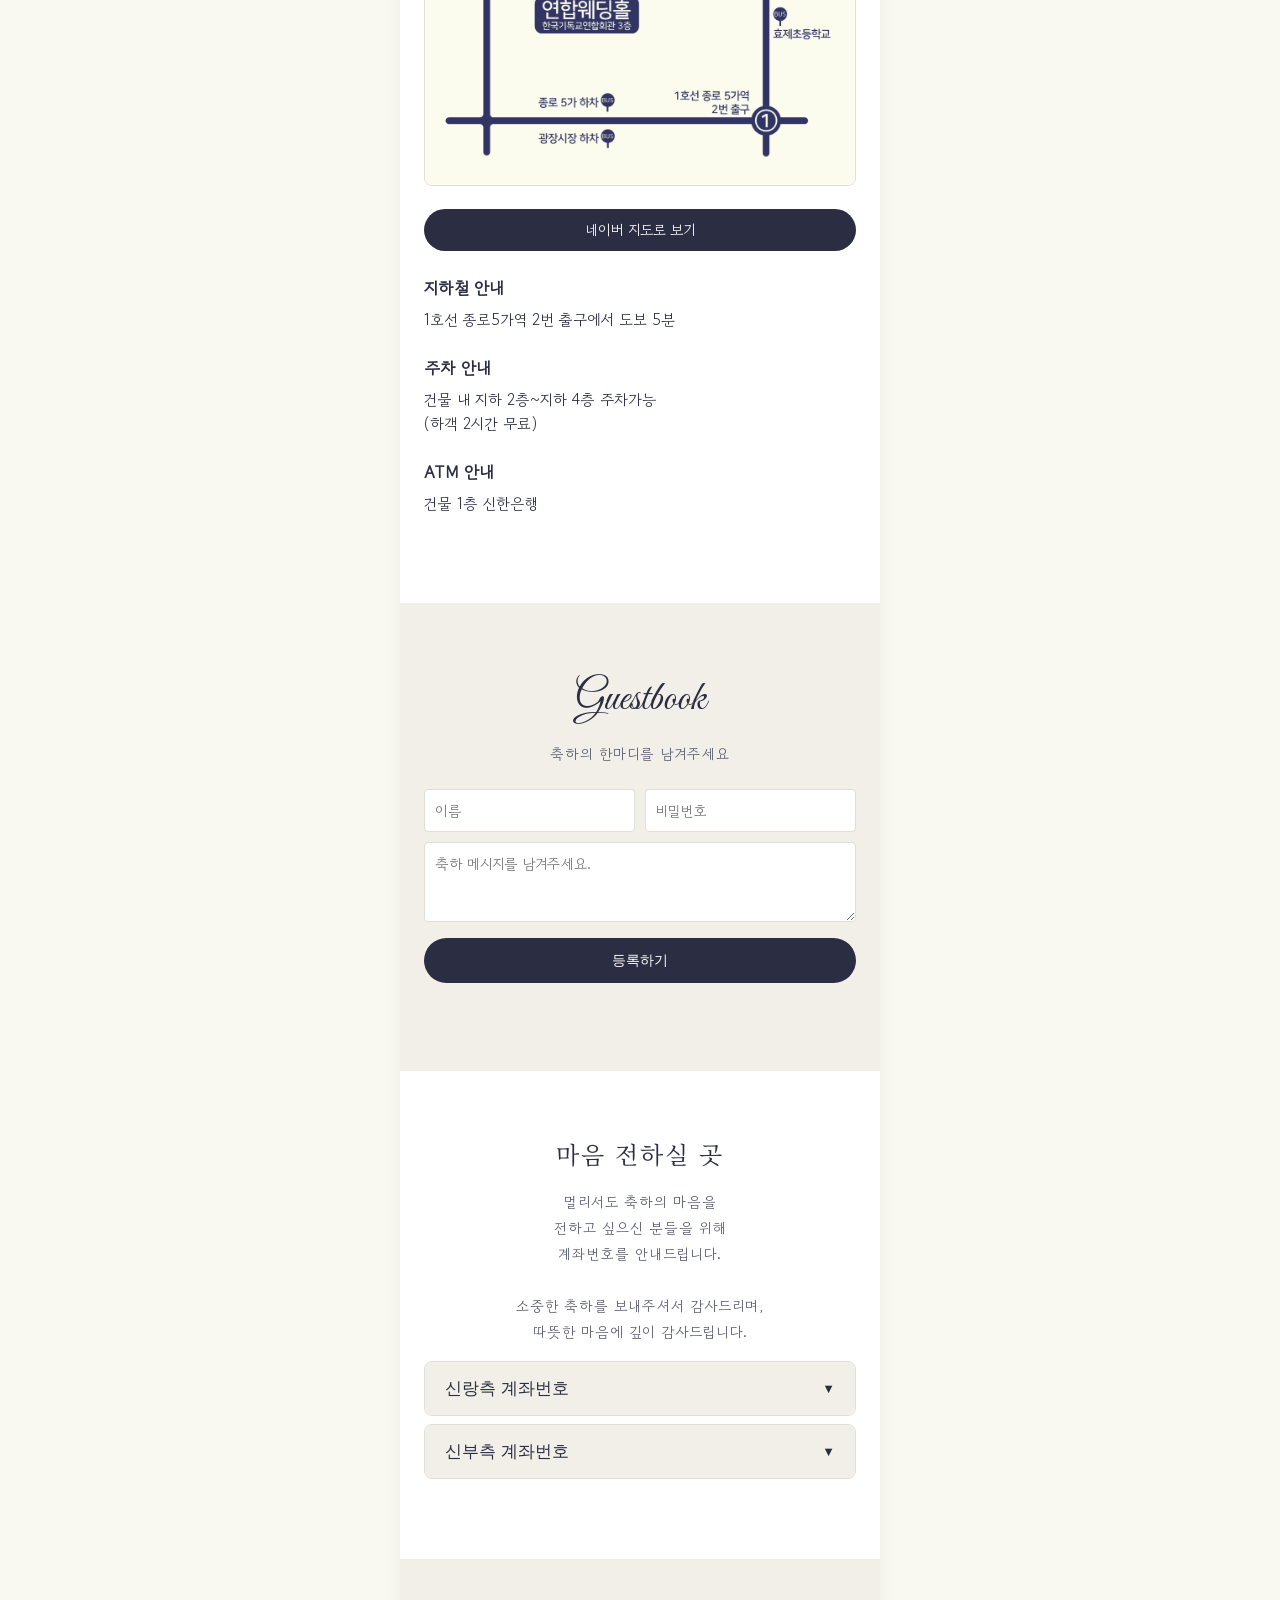
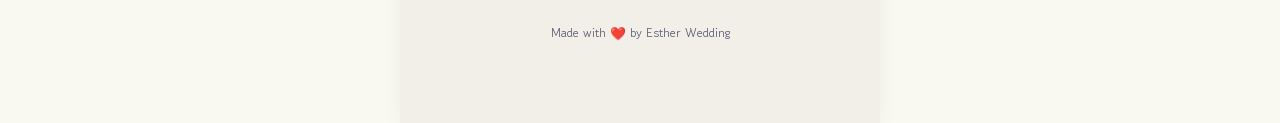
==== commit c3a0e4eb: "Add files via upload" ====
--- a/index.html
+++ b/index.html
@@ -45,7 +45,7 @@
             <div class="cover-image-container"
                 style="margin: 2rem auto; width: 90%; max-width: 360px; aspect-ratio: 1/1.35; border-radius: 200px 200px 0 0; border: 3px solid var(--primary-color); border-bottom: 3px solid var(--primary-color); overflow: hidden; position: relative; background: #fff;">
                 <img src="images/cover.jpg?v=3" alt="Wedding Cover"
-                    style="width: 100%; height: 100%; object-fit: cover; object-position: 30% 25%; opacity: 0.9;">
+                    style="width: 100%; height: 100%; object-fit: cover; object-position: 0% 15%; transform: scale(1.15) translateX(4%); opacity: 0.9;">
             </div>
             <div class="cover-bottom text-center mb-4">
                 <p class="serif" style="font-size: 1.25rem; margin-bottom: 0.5rem; color: var(--primary-color);">김지헌
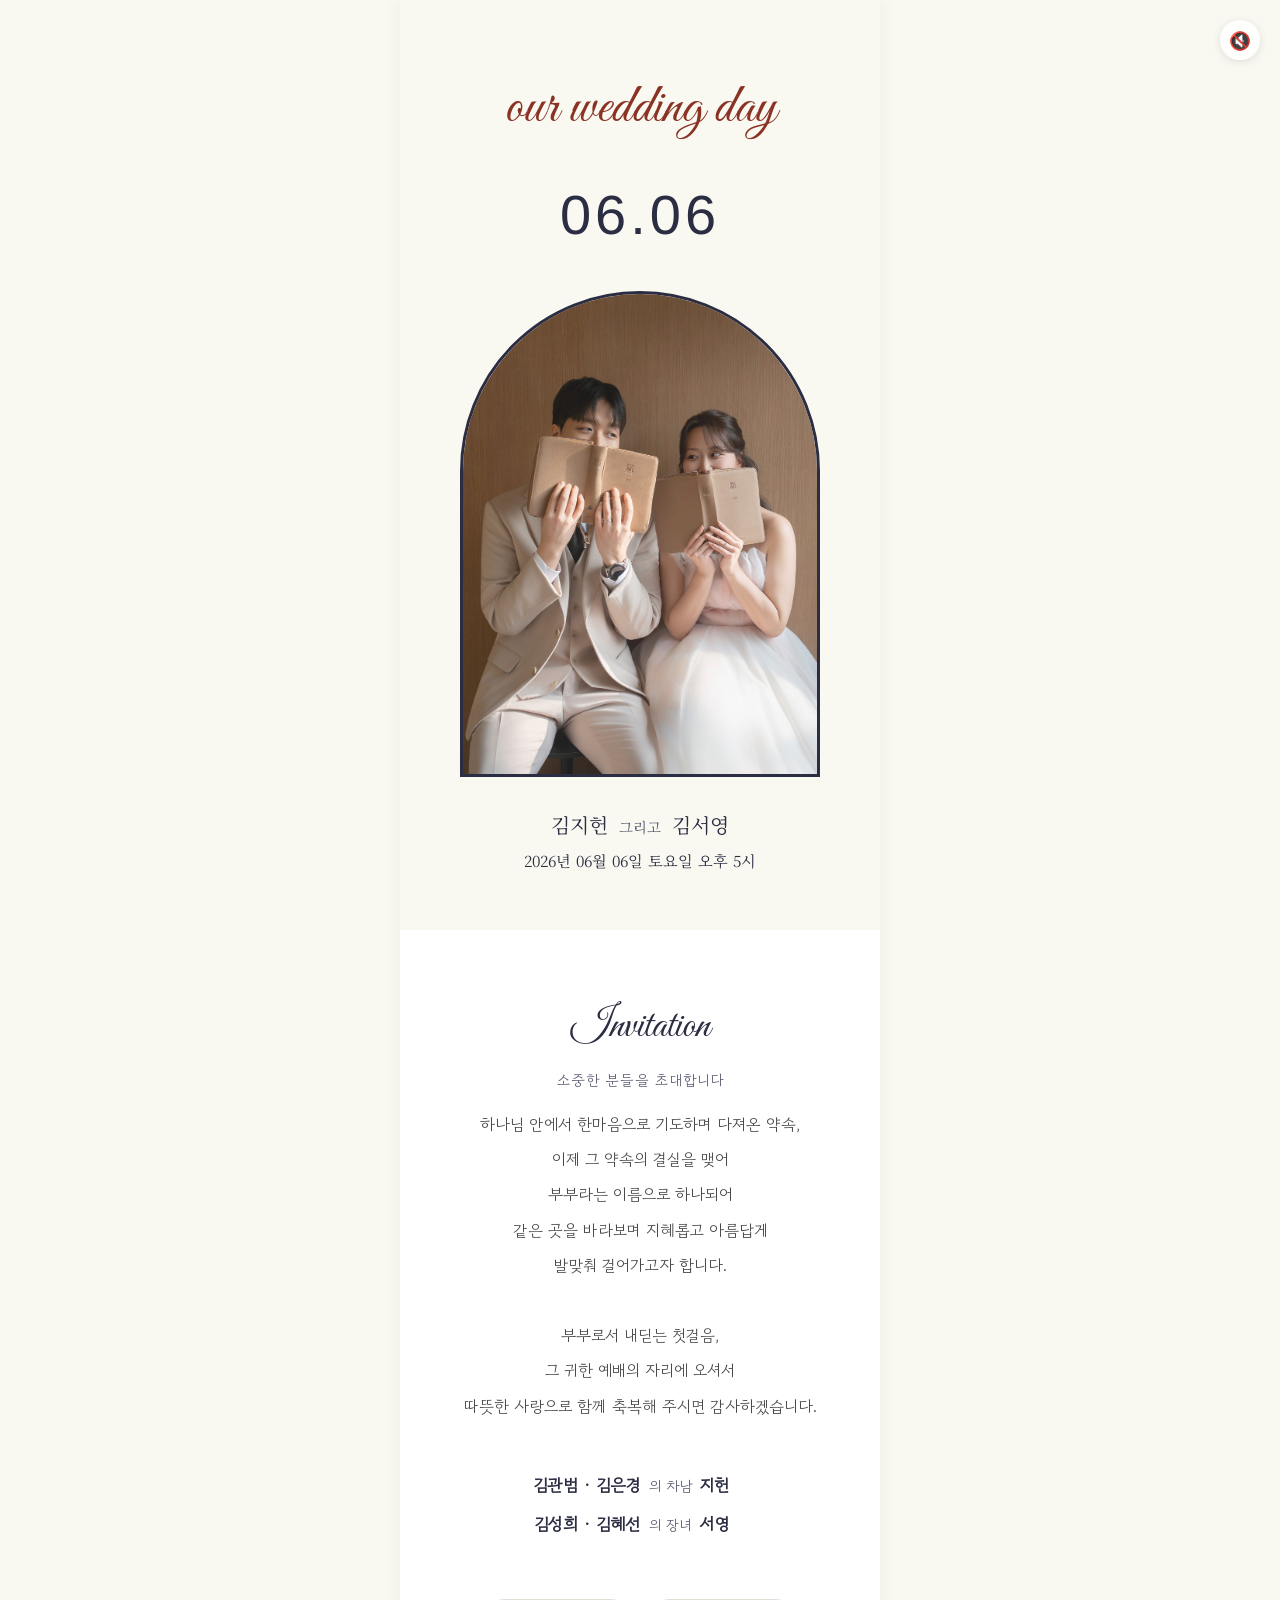
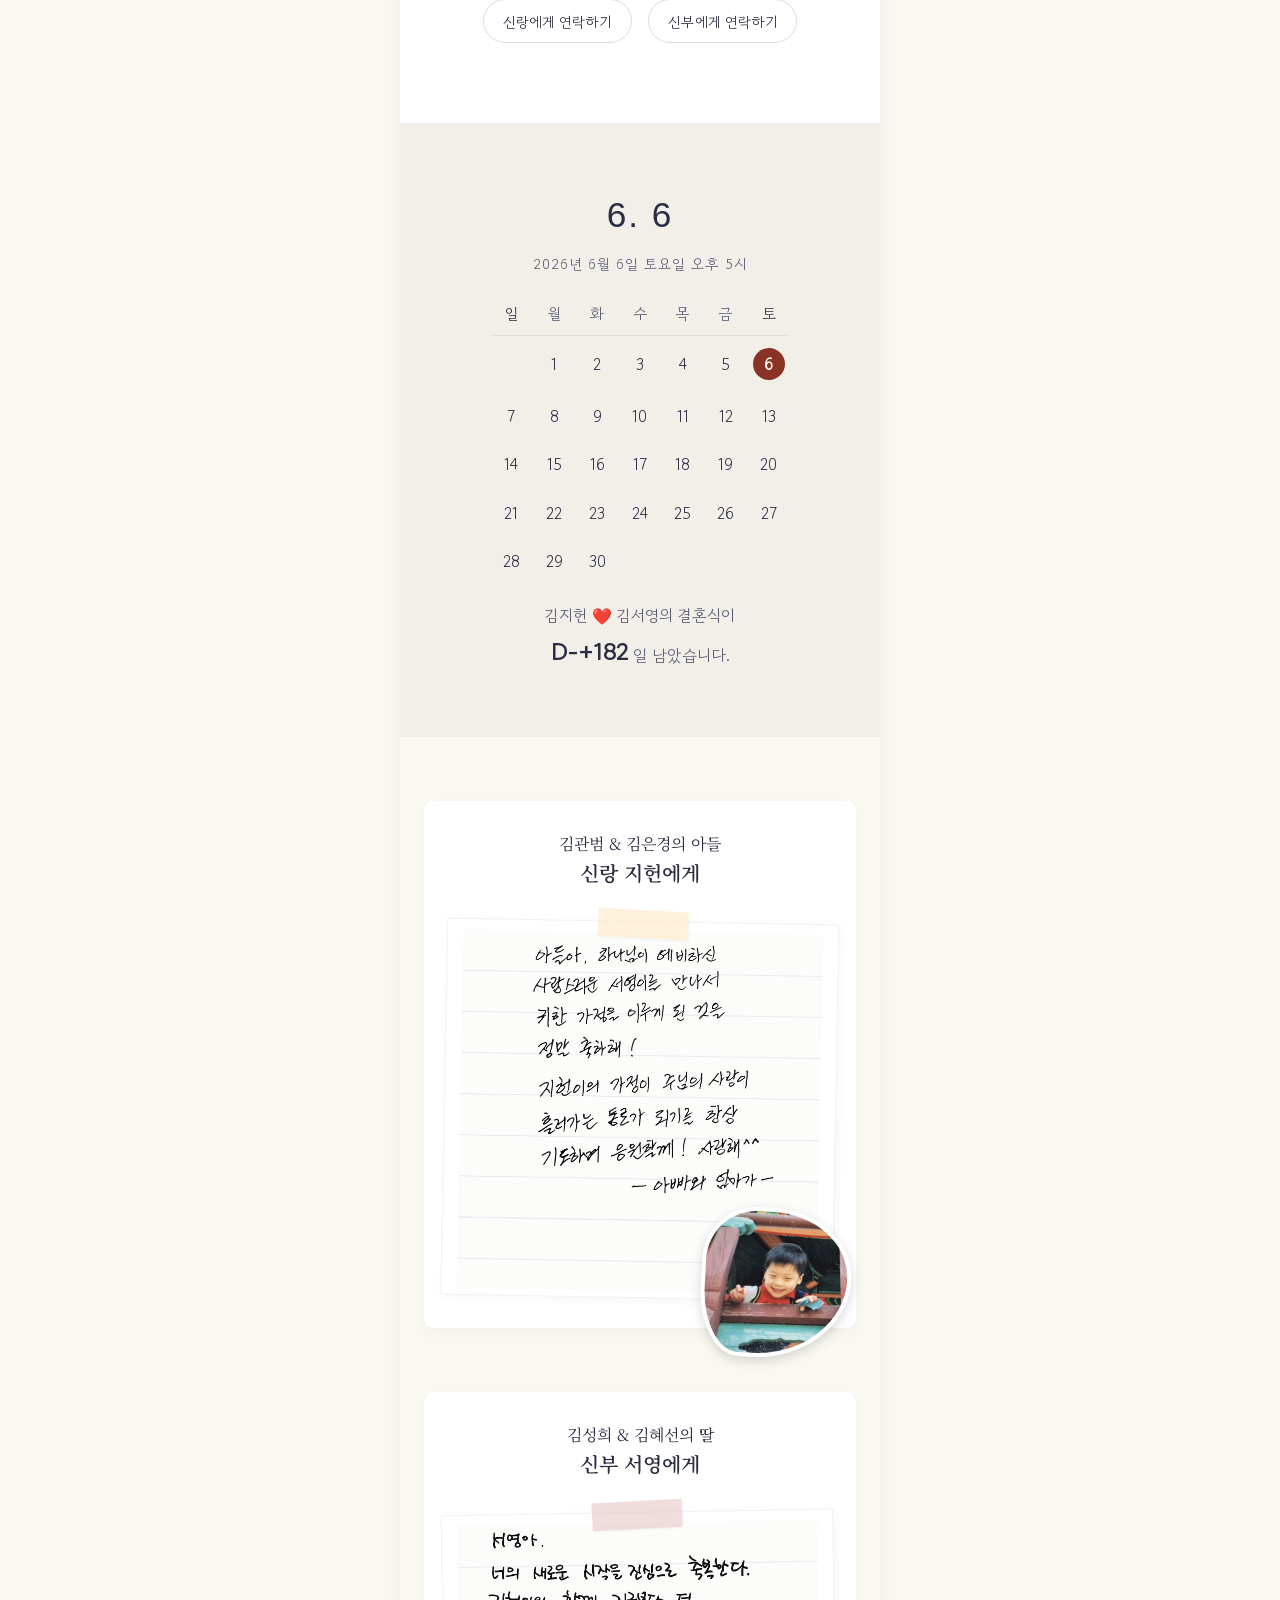
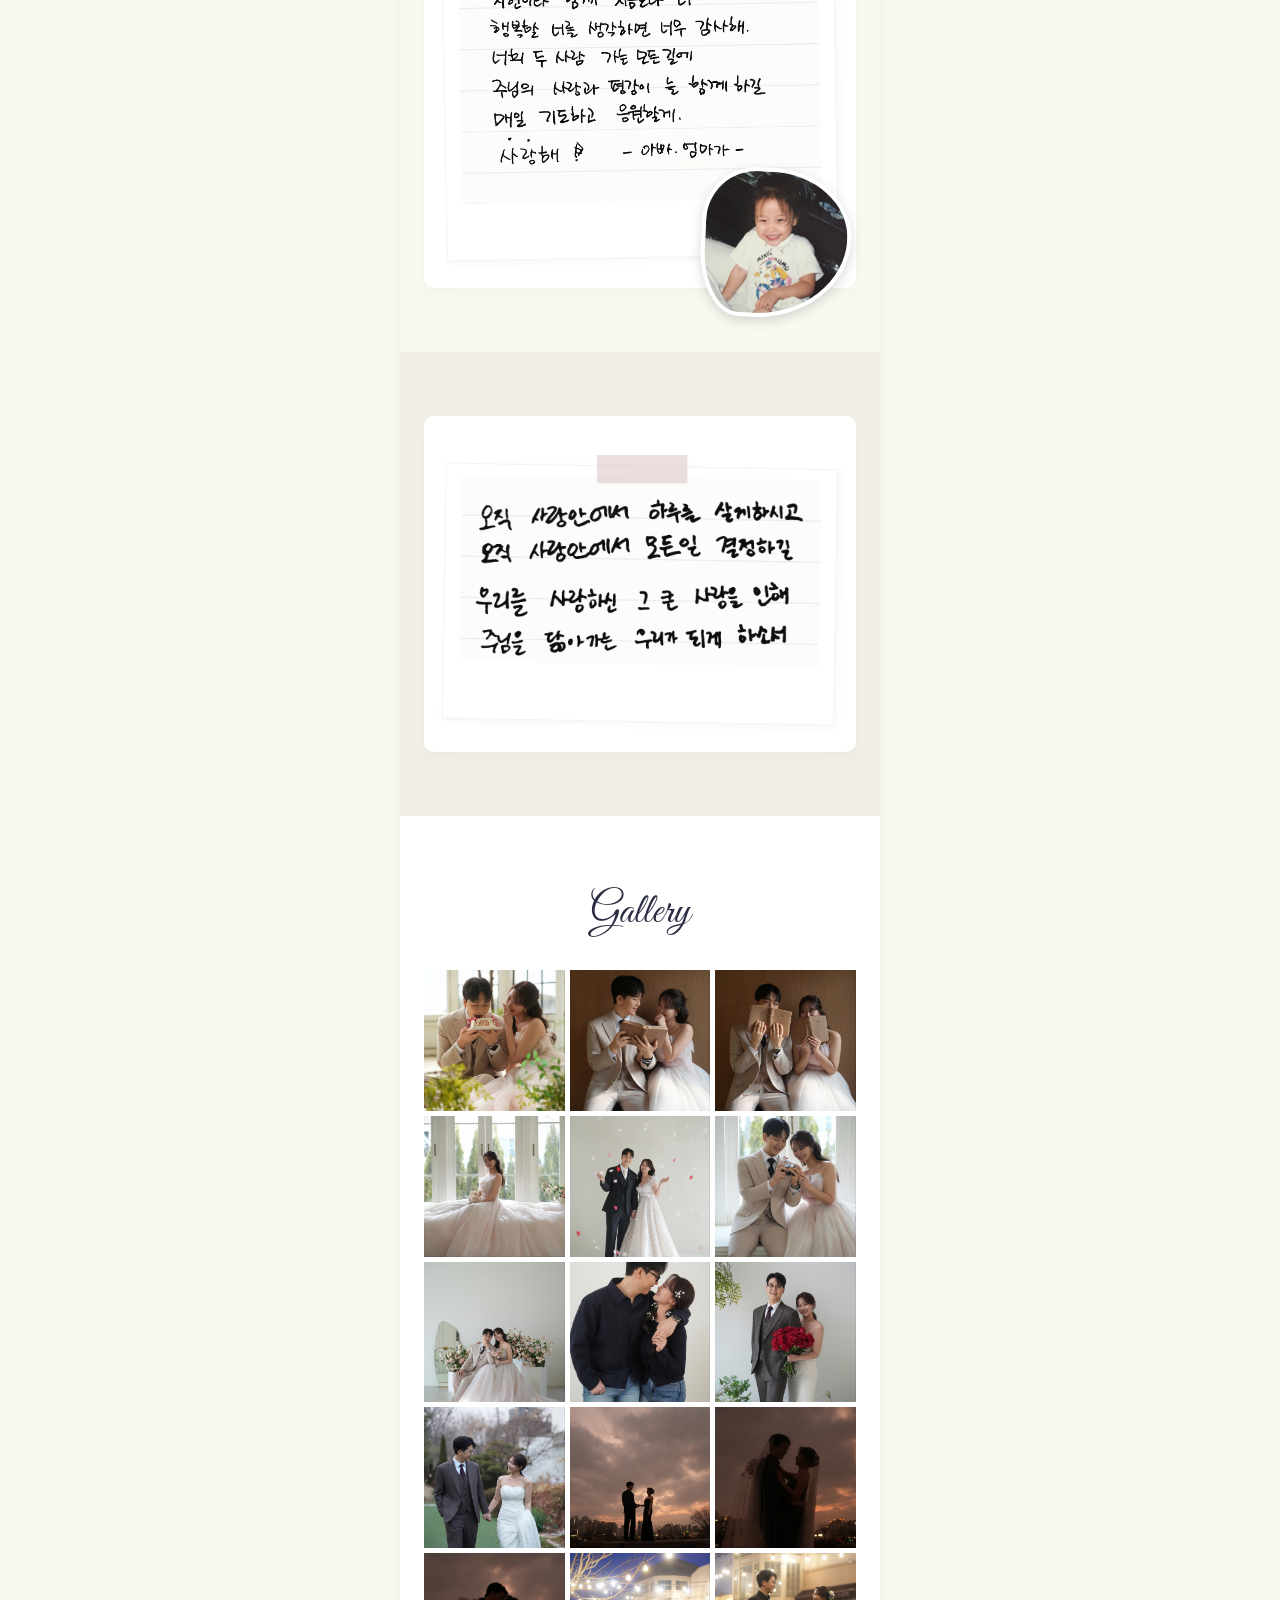
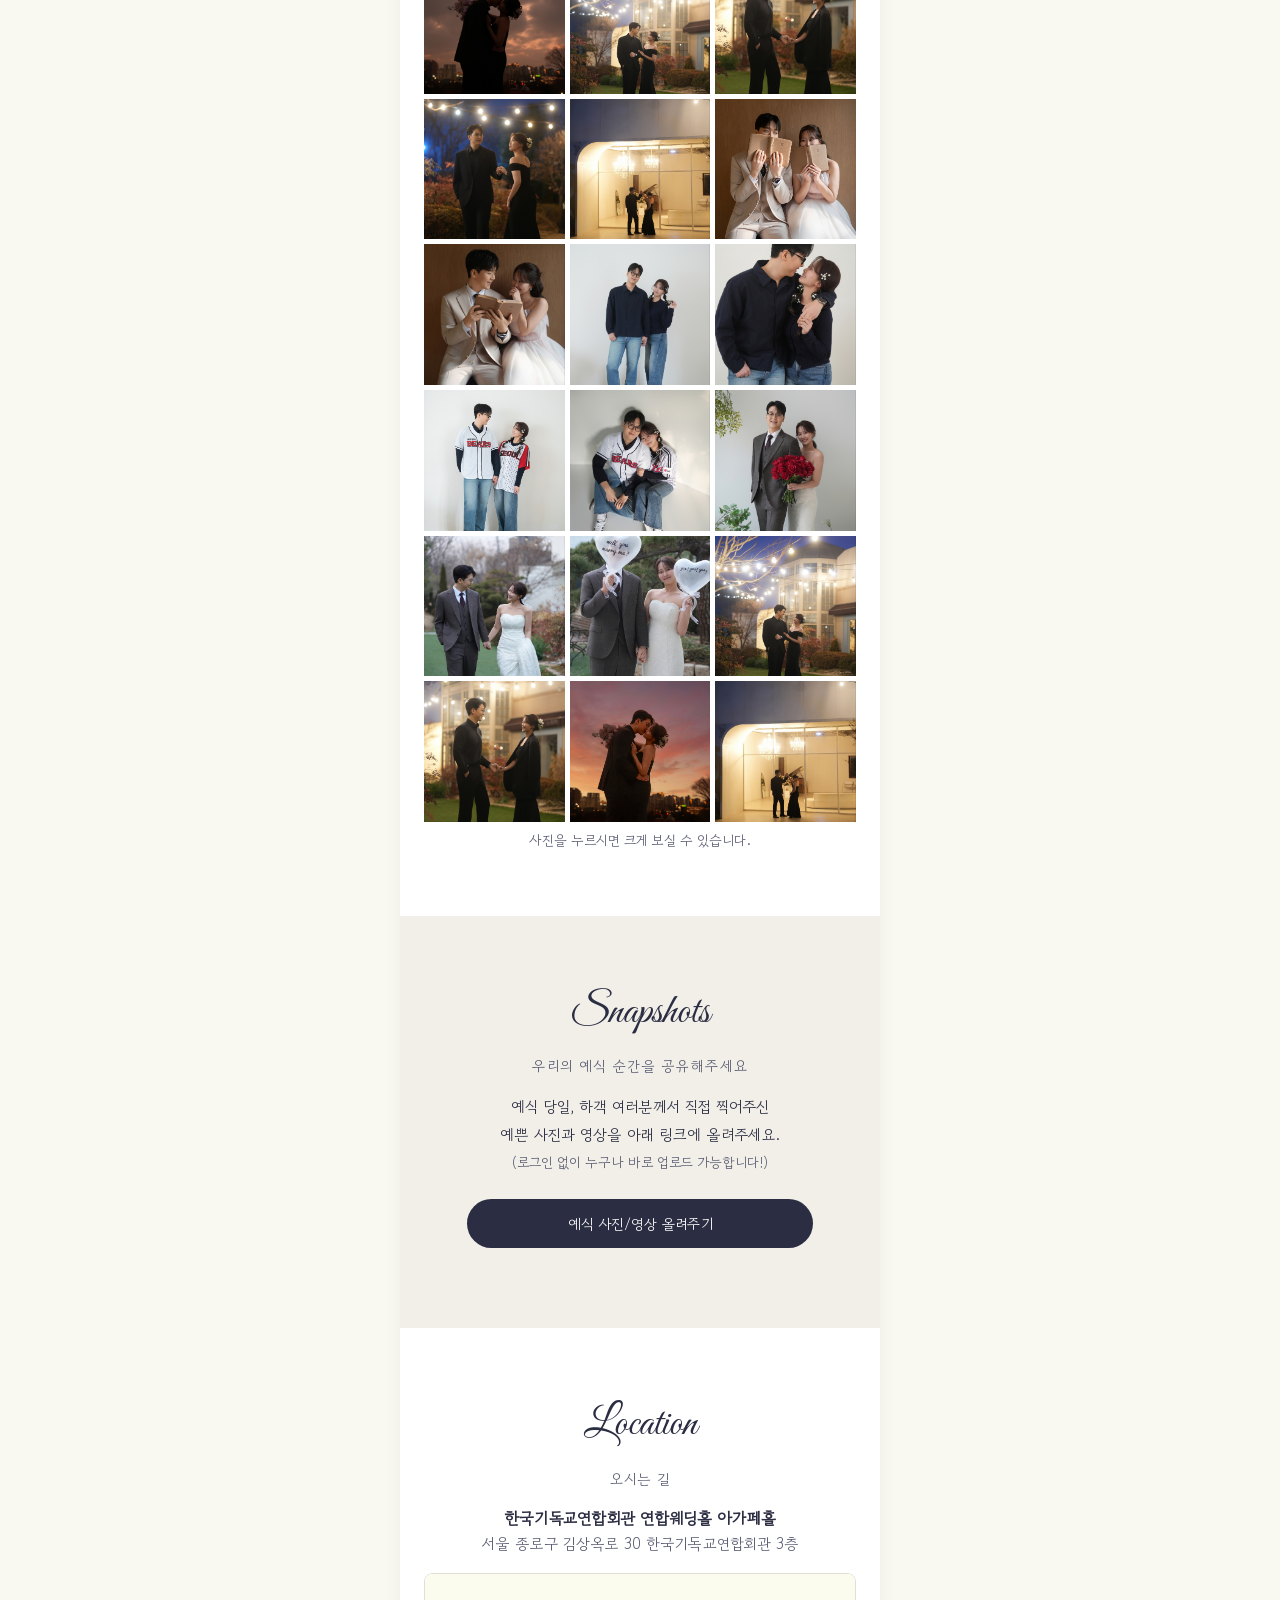
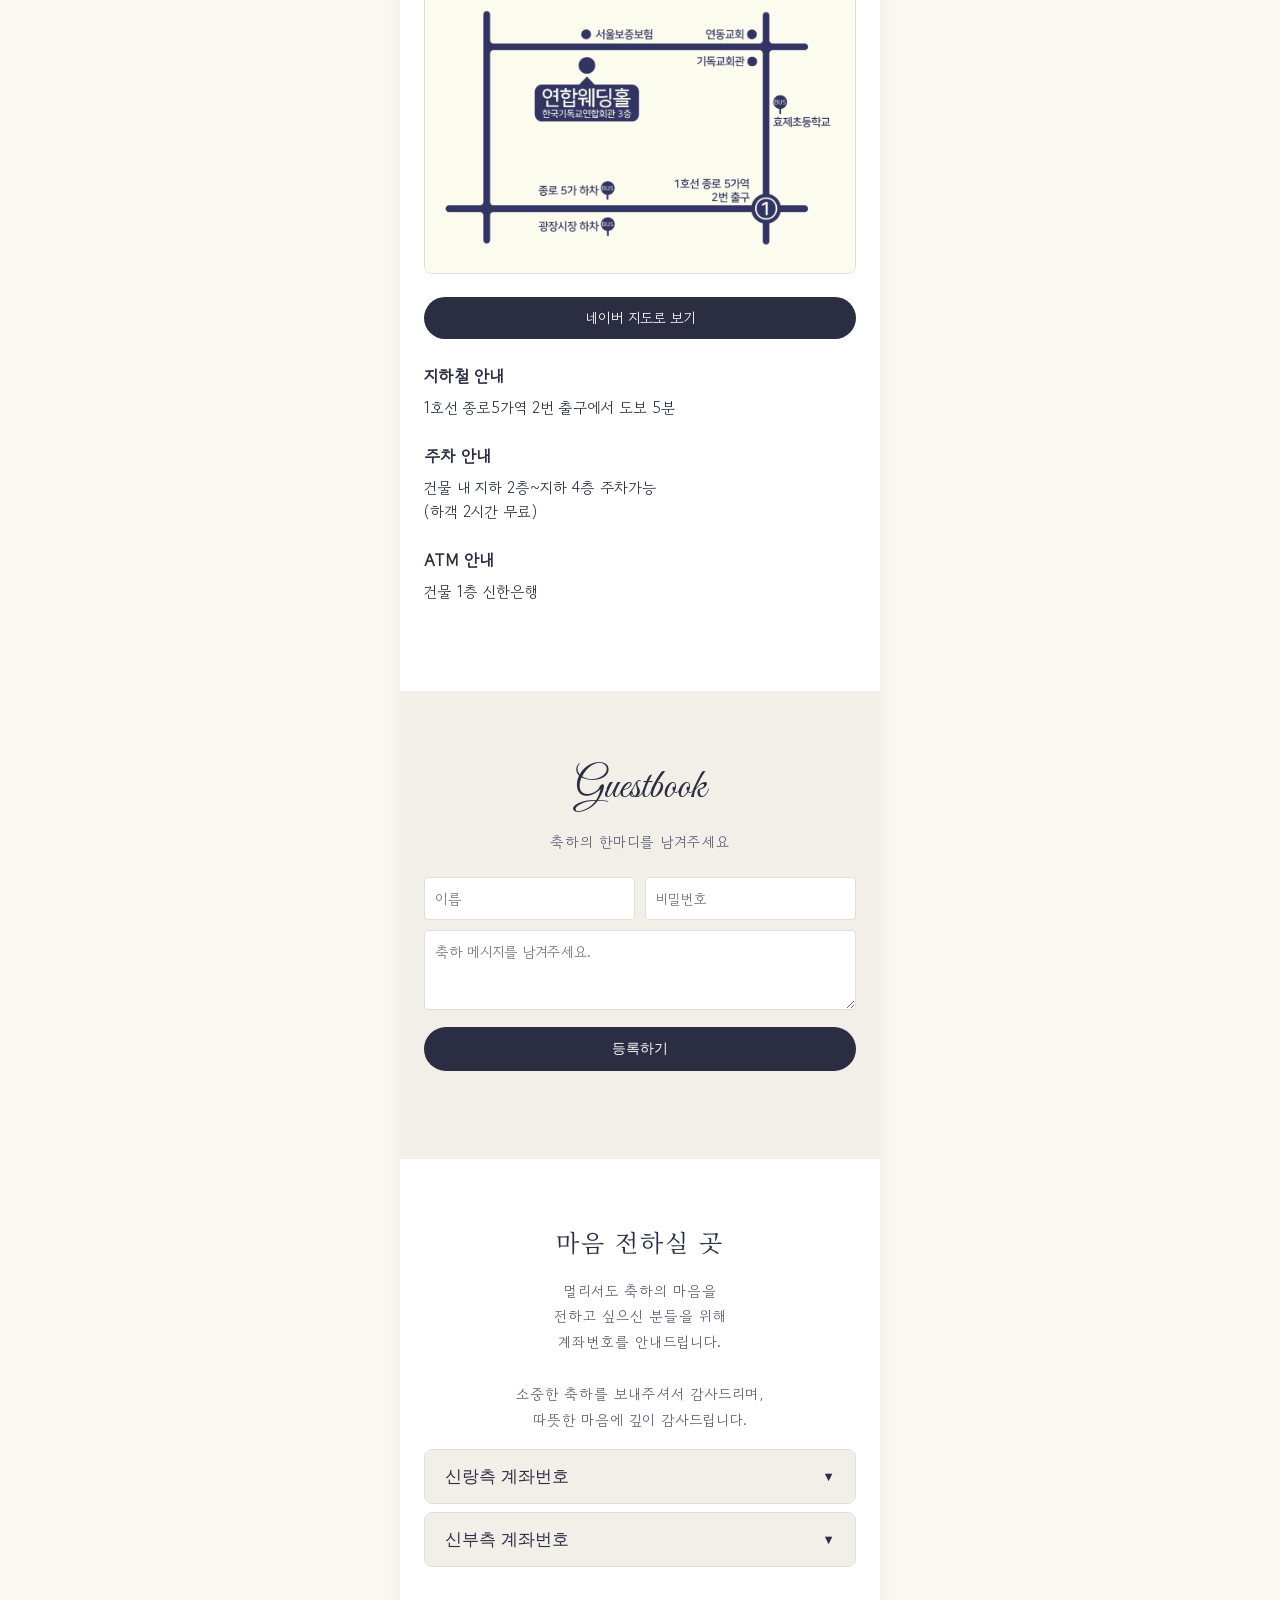
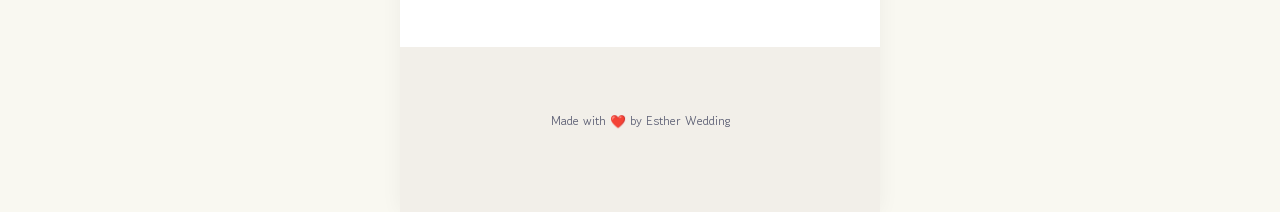
==== commit 9d2faaa3: "Add files via upload" ====
--- a/index.html
+++ b/index.html
@@ -45,7 +45,7 @@
             <div class="cover-image-container"
                 style="margin: 2rem auto; width: 90%; max-width: 360px; aspect-ratio: 1/1.35; border-radius: 200px 200px 0 0; border: 3px solid var(--primary-color); border-bottom: 3px solid var(--primary-color); overflow: hidden; position: relative; background: #fff;">
                 <img src="images/cover.jpg?v=3" alt="Wedding Cover"
-                    style="width: 100%; height: 100%; object-fit: cover; object-position: 0% 15%; transform: scale(1.15) translateX(4%); opacity: 0.9;">
+                    style="width: 100%; height: 100%; object-fit: cover; object-position: 15% 15%; transform: scale(1.15); opacity: 0.9;">
             </div>
             <div class="cover-bottom text-center mb-4">
                 <p class="serif" style="font-size: 1.25rem; margin-bottom: 0.5rem; color: var(--primary-color);">김지헌
@@ -206,13 +206,11 @@
 
         <!-- 러브스토리 / 러브레터 섹션 -->
         <section id="love-letter" class="section-padding background-surface text-center fade-in">
-            <p class="section-subtitle">신랑신부의 편지</p>
-            <div class="love-letter-content mt-4" style="line-height: 2.2; font-size: 0.95rem; color: #444;">
-                <p>2020년 봄, 벚꽃이 흩날리던 날 처음 만났습니다.<br>
-                    함께 웃고 울며 보낸 6년의 시간 동안<br>
-                    서로는 가장 친한 친구이자 사랑하는 연인이 되었습니다.<br><br>
-                    앞으로도 지금처럼, 아니 지금보다 더<br>
-                    서로를 아끼고 존중하며 예쁘게 살겠습니다.</p>
+            <div class="scrapbook-container my-2">
+                <div class="lined-paper scrapbook-paper" style="transform: rotate(1deg);">
+                    <div class="tape tape-top" style="transform: translateX(-50%) rotate(-1deg); background: rgba(220, 200, 200, 0.6);"></div>
+                    <img src="images/love_letter_baked.jpg?v=3" alt="Love Letter" class="handwritten-img">
+                </div>
             </div>
         </section>
 
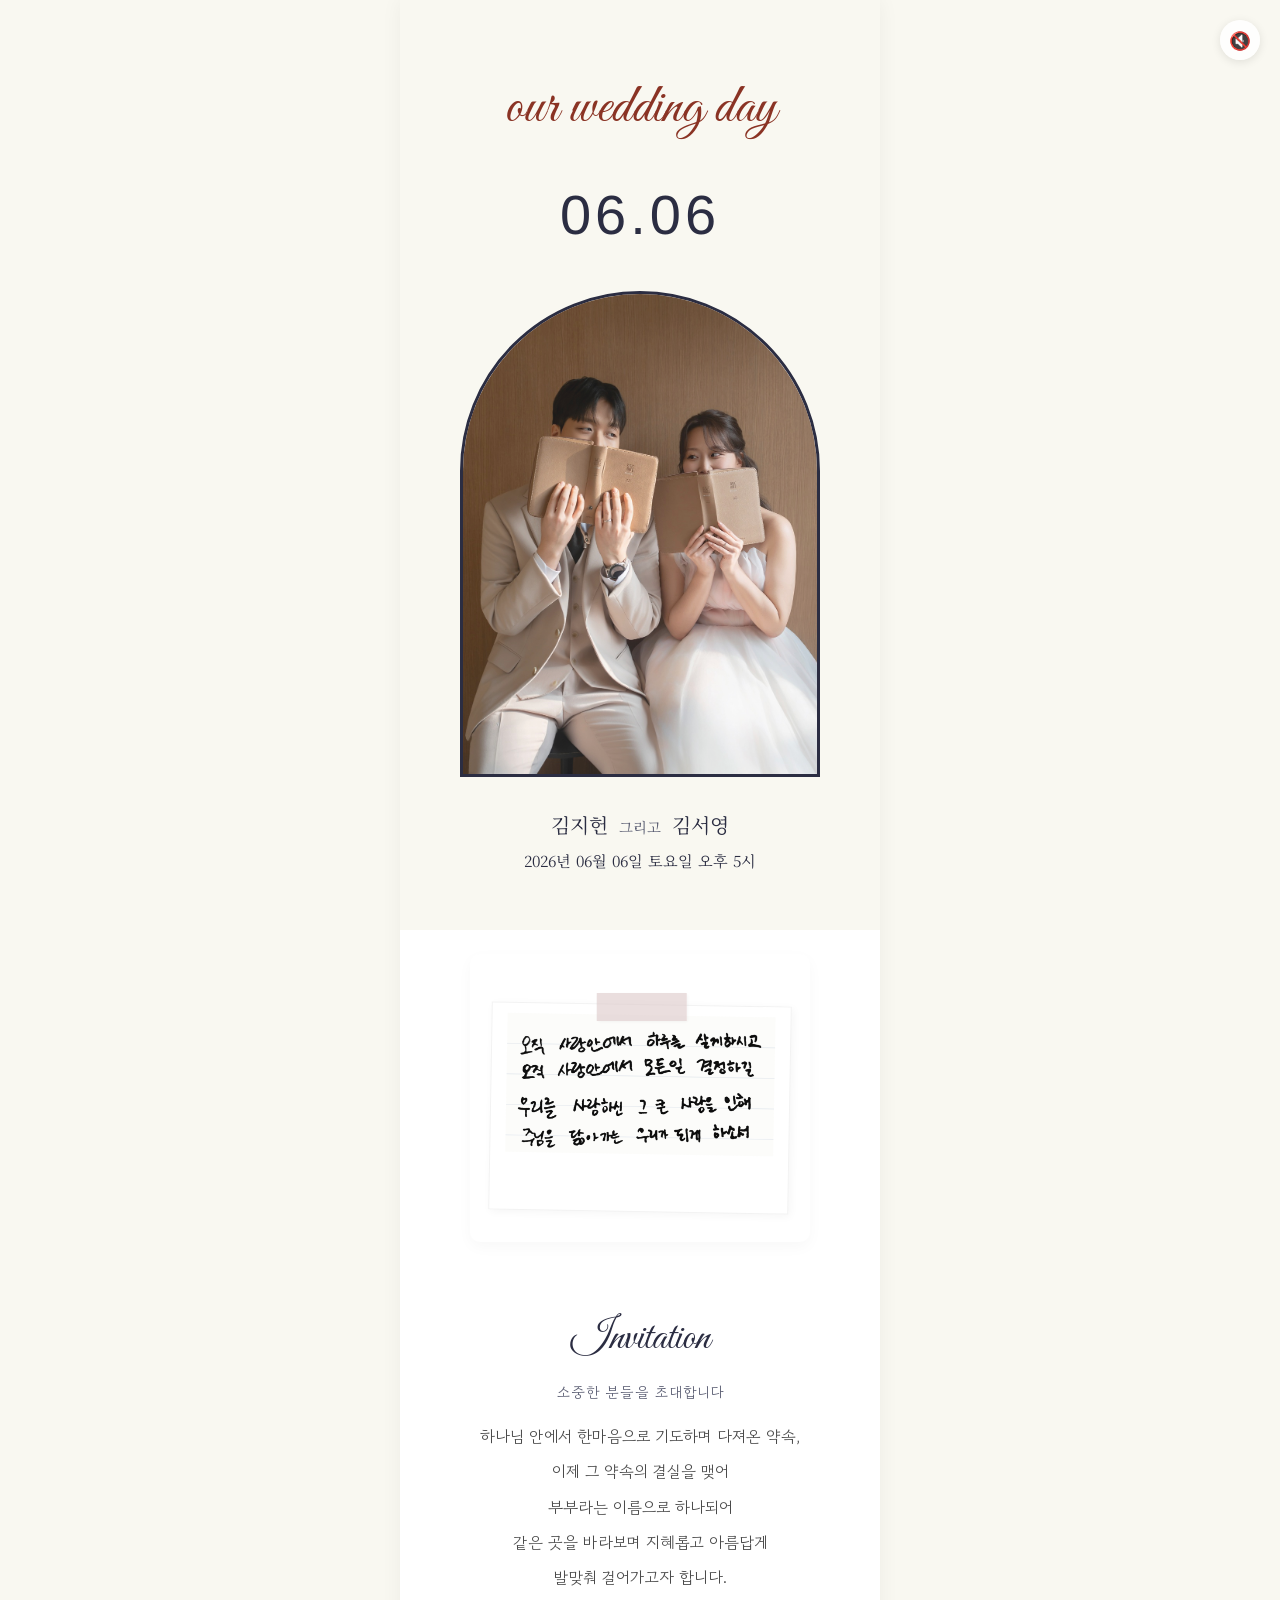
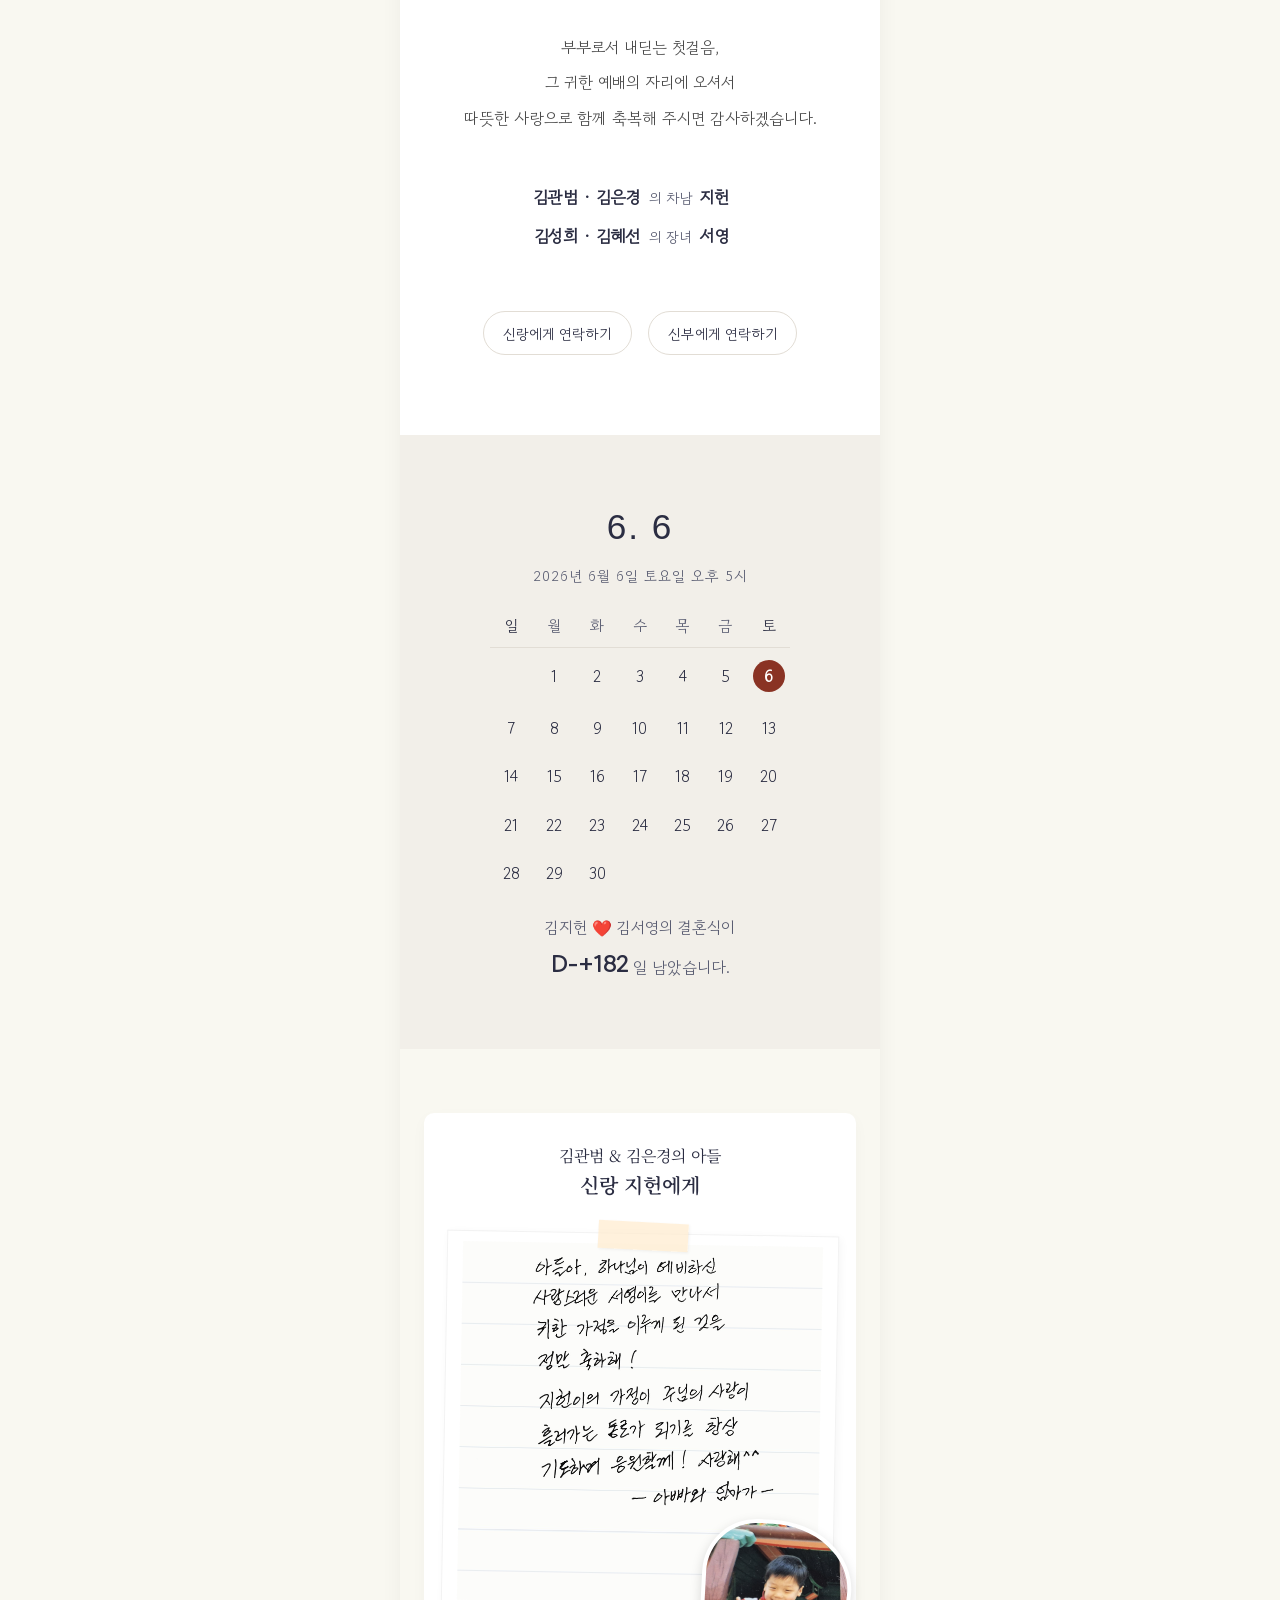
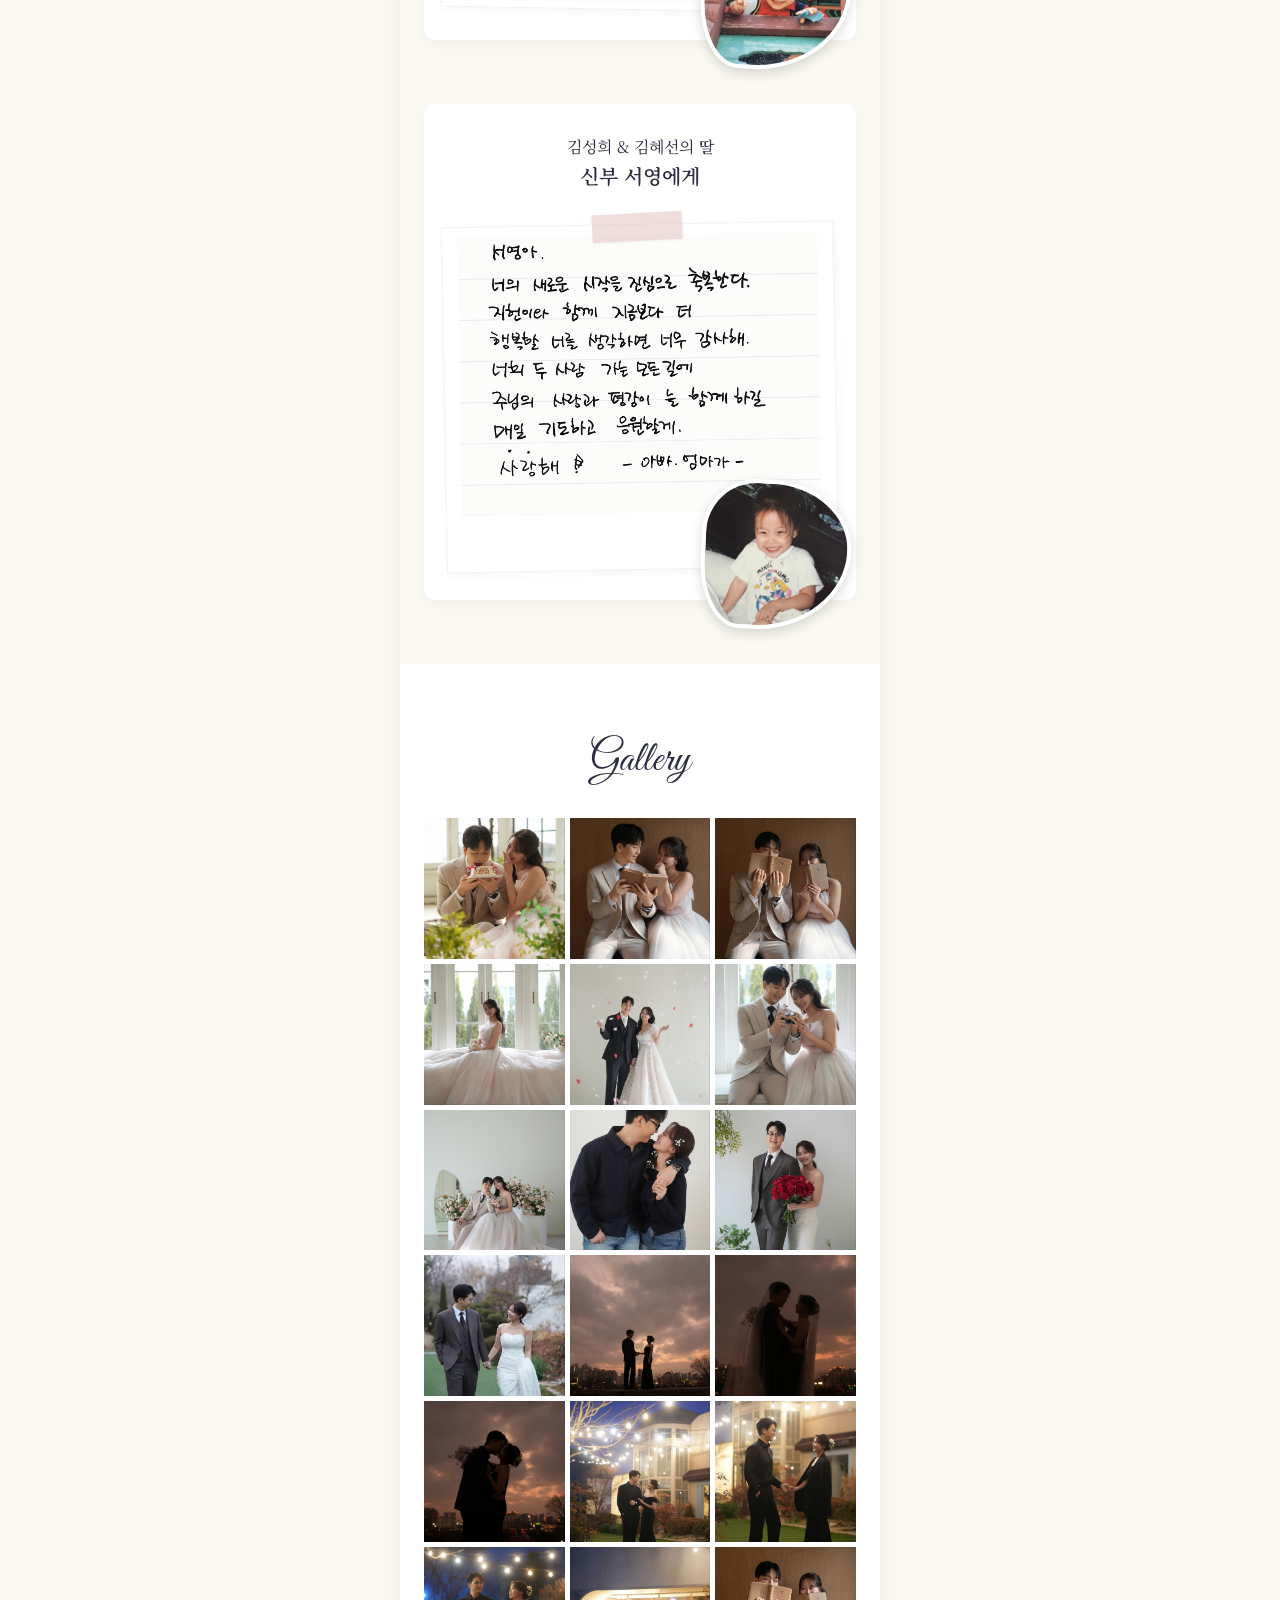
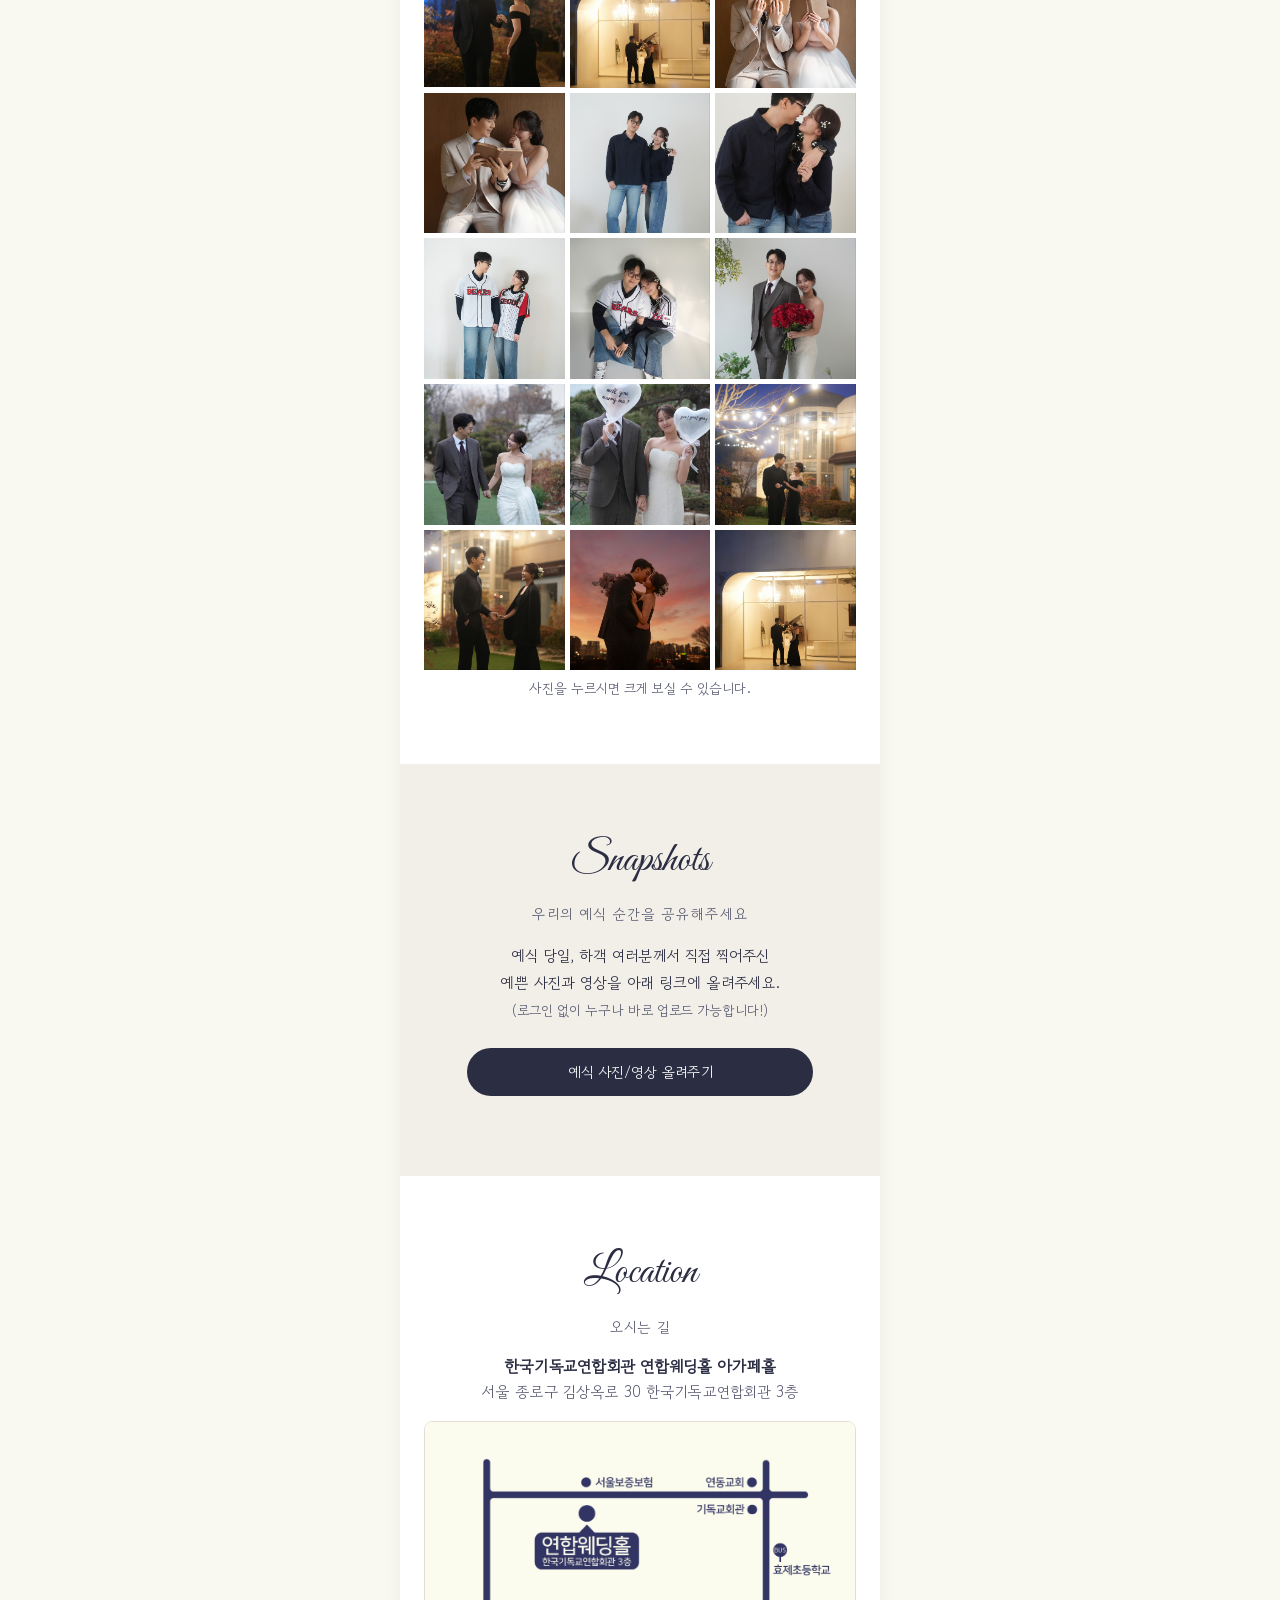
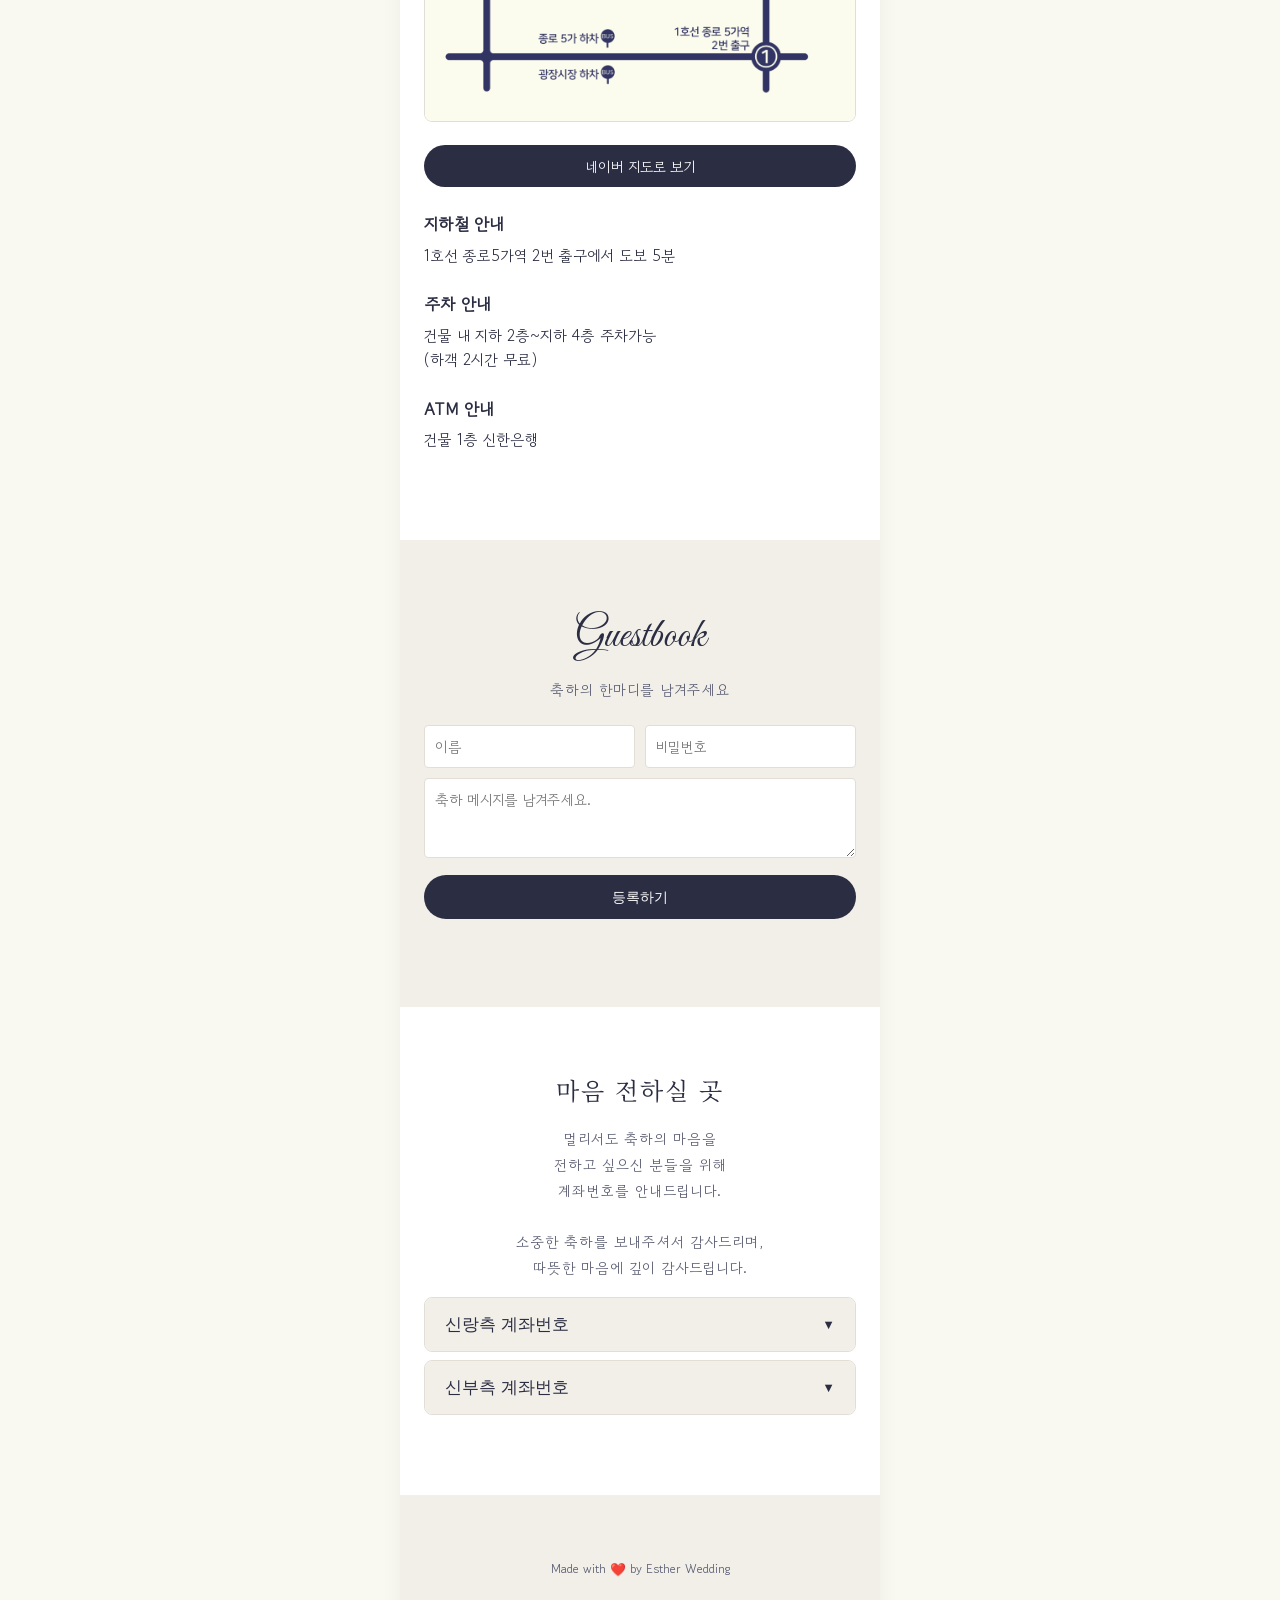
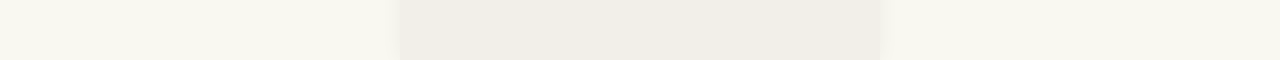
==== commit 0cc67898: "Add files via upload" ====
--- a/index.html
+++ b/index.html
@@ -52,6 +52,16 @@
                     <span style="font-size:0.9rem; color: var(--text-muted); padding: 0 5px;">그리고</span> 김서영
                 </p>
                 <p class="serif" style="font-size: 0.95rem; color: var(--primary-color);">2026년 06월 06일 토요일 오후 5시</p>
+            </div>
+        </section>
+
+        <!-- 러브스토리 / 러브레터 섹션 -->
+        <section id="love-letter" class="section-padding text-center fade-in" style="padding-top: 1.5rem; padding-bottom: 0;">
+            <div class="scrapbook-container my-2" style="width: 85%; max-width: 340px; margin: 0 auto;">
+                <div class="lined-paper scrapbook-paper" style="transform: rotate(1deg);">
+                    <div class="tape tape-top" style="transform: translateX(-50%) rotate(-1deg); background: rgba(220, 200, 200, 0.6);"></div>
+                    <img src="images/love_letter_baked.jpg?v=3" alt="Love Letter" class="handwritten-img">
+                </div>
             </div>
         </section>
 
@@ -204,15 +214,7 @@
             </div>
         </section>
 
-        <!-- 러브스토리 / 러브레터 섹션 -->
-        <section id="love-letter" class="section-padding background-surface text-center fade-in">
-            <div class="scrapbook-container my-2">
-                <div class="lined-paper scrapbook-paper" style="transform: rotate(1deg);">
-                    <div class="tape tape-top" style="transform: translateX(-50%) rotate(-1deg); background: rgba(220, 200, 200, 0.6);"></div>
-                    <img src="images/love_letter_baked.jpg?v=3" alt="Love Letter" class="handwritten-img">
-                </div>
-            </div>
-        </section>
+
 
         <!-- 갤러리 섹션 -->
         <section id="gallery" class="section-padding text-center fade-in">
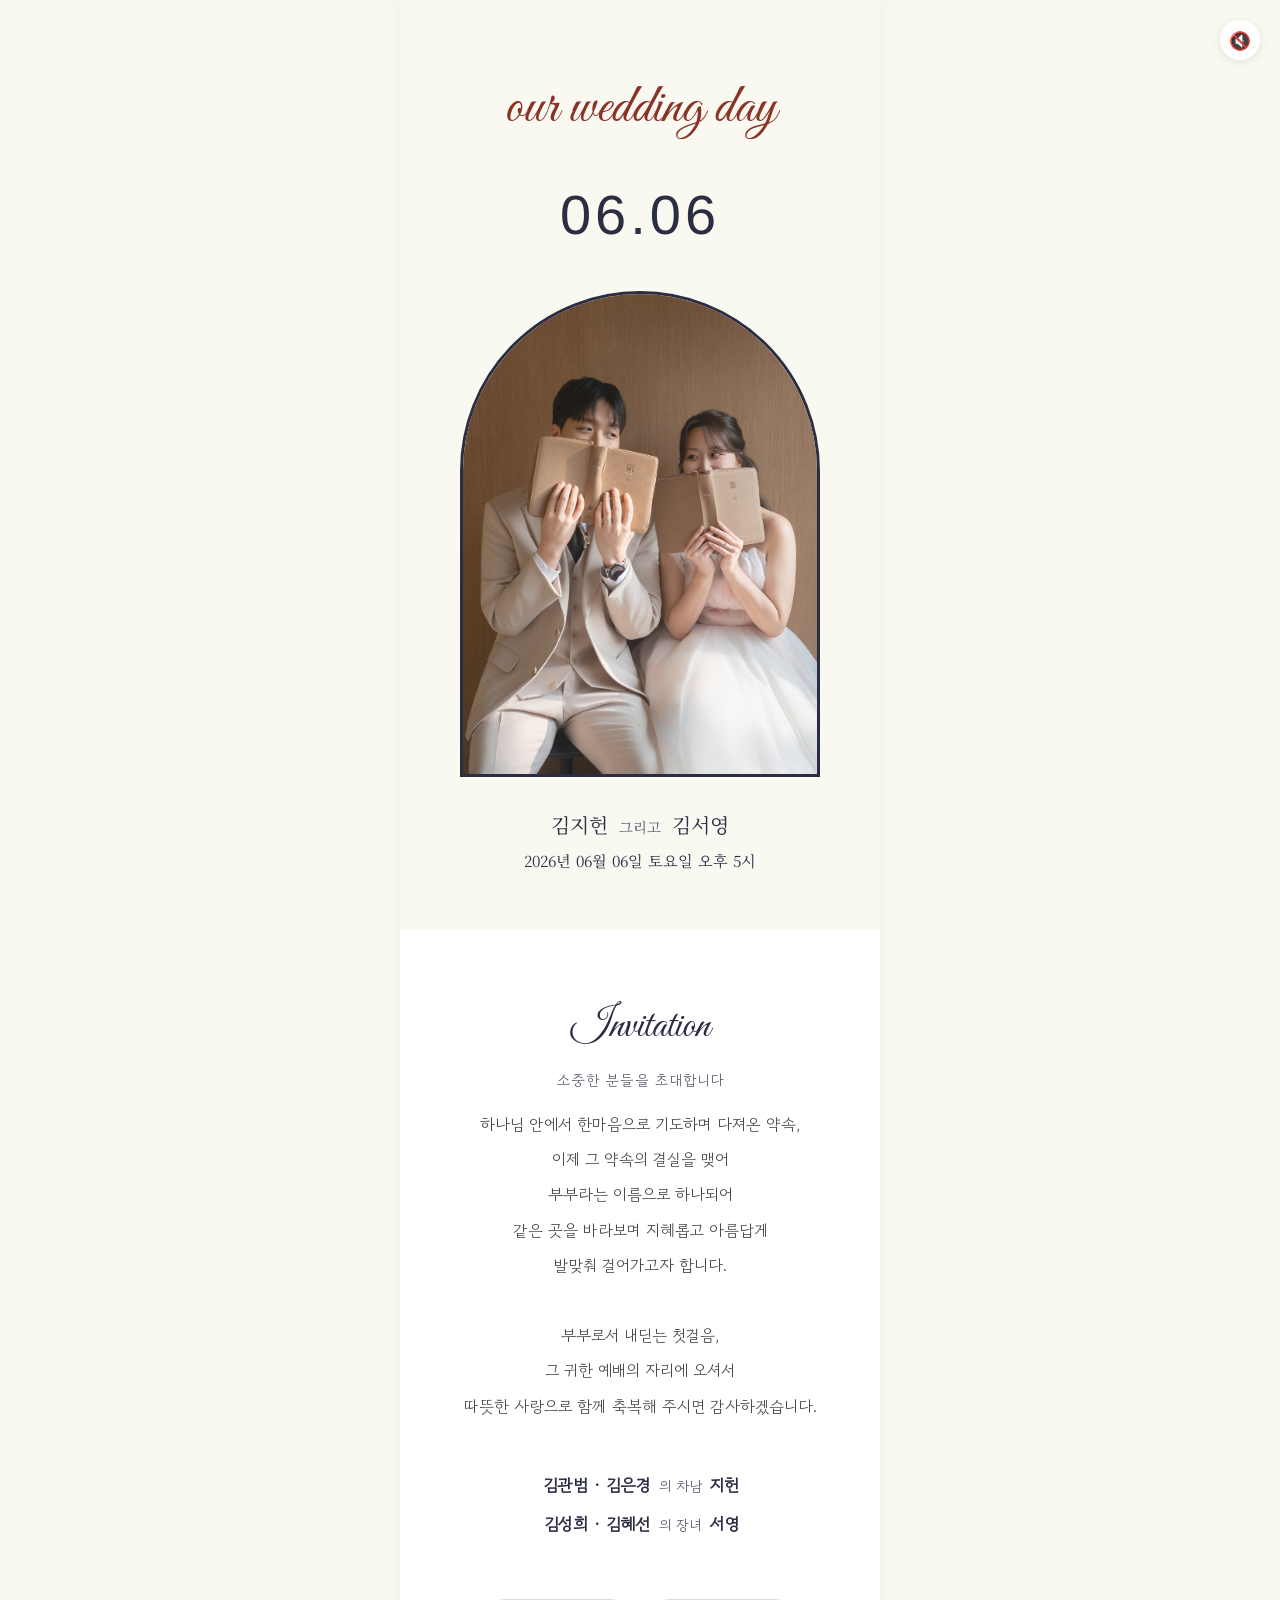
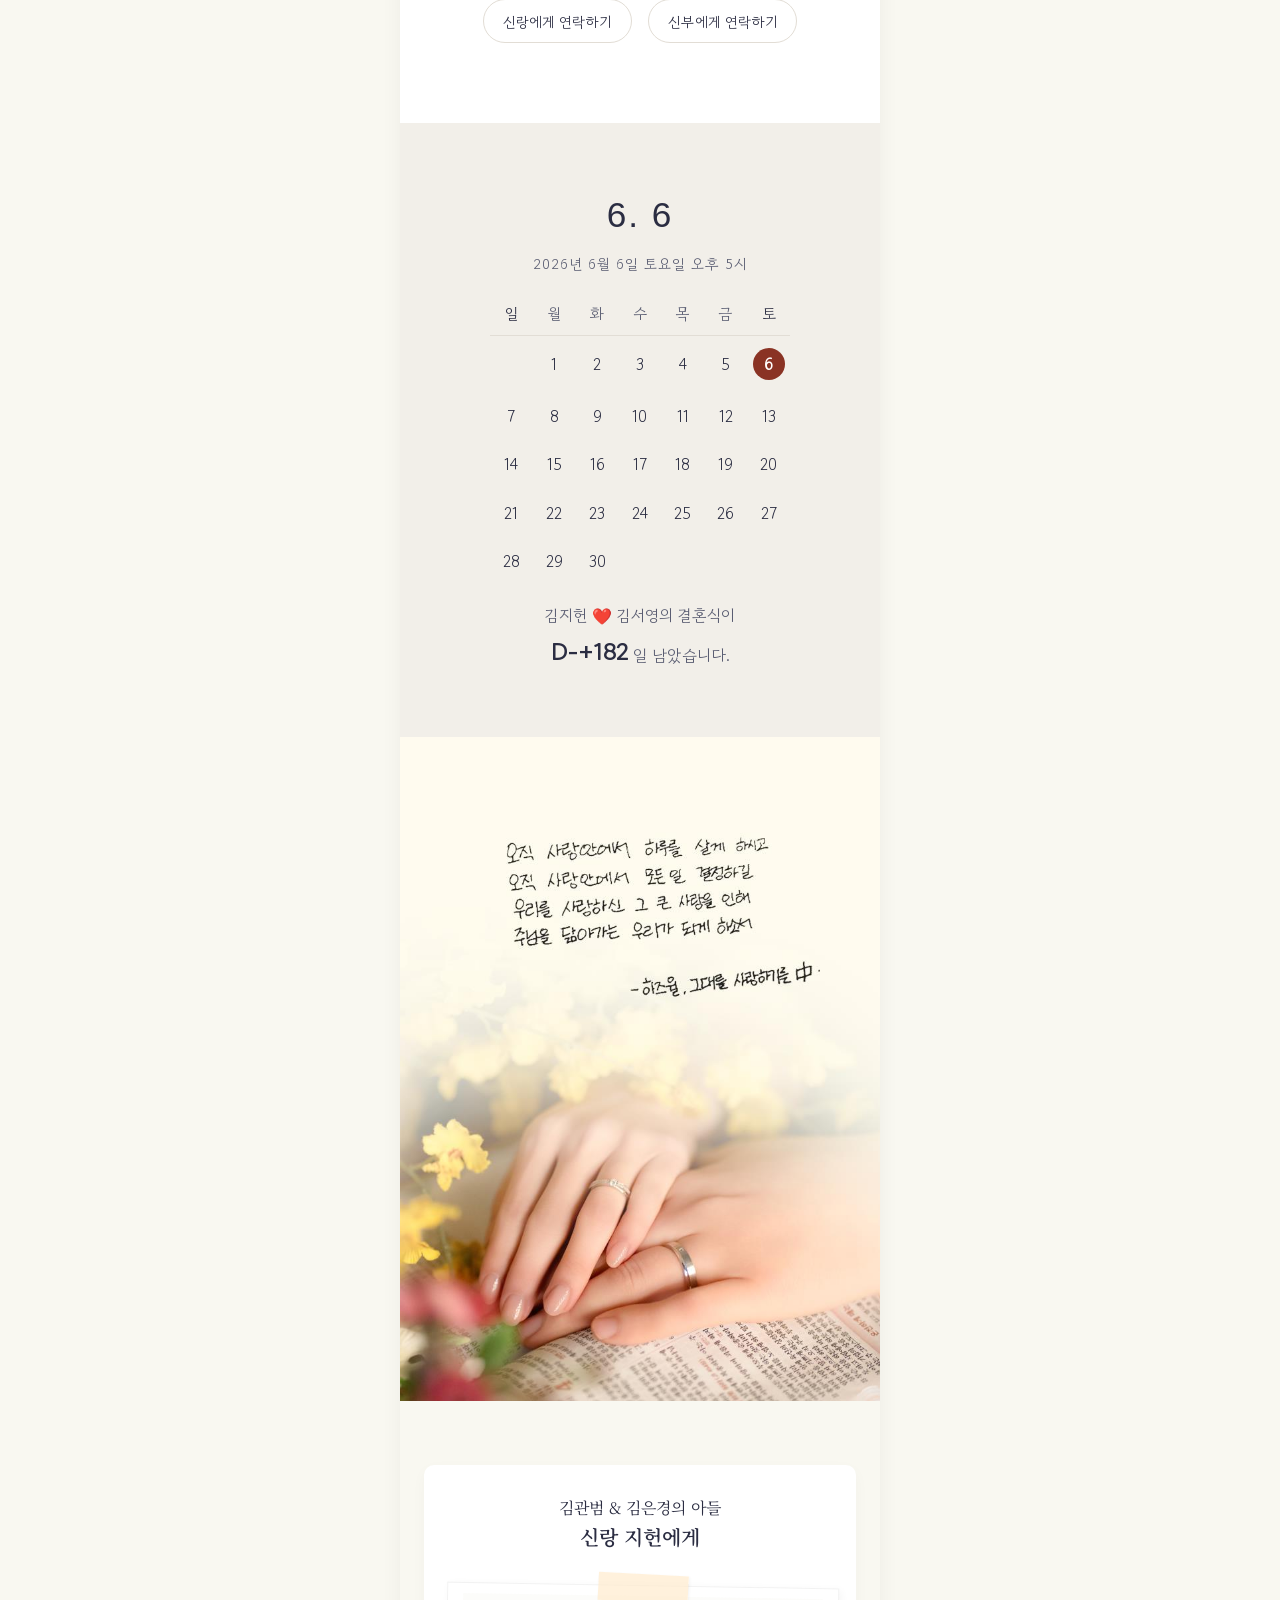
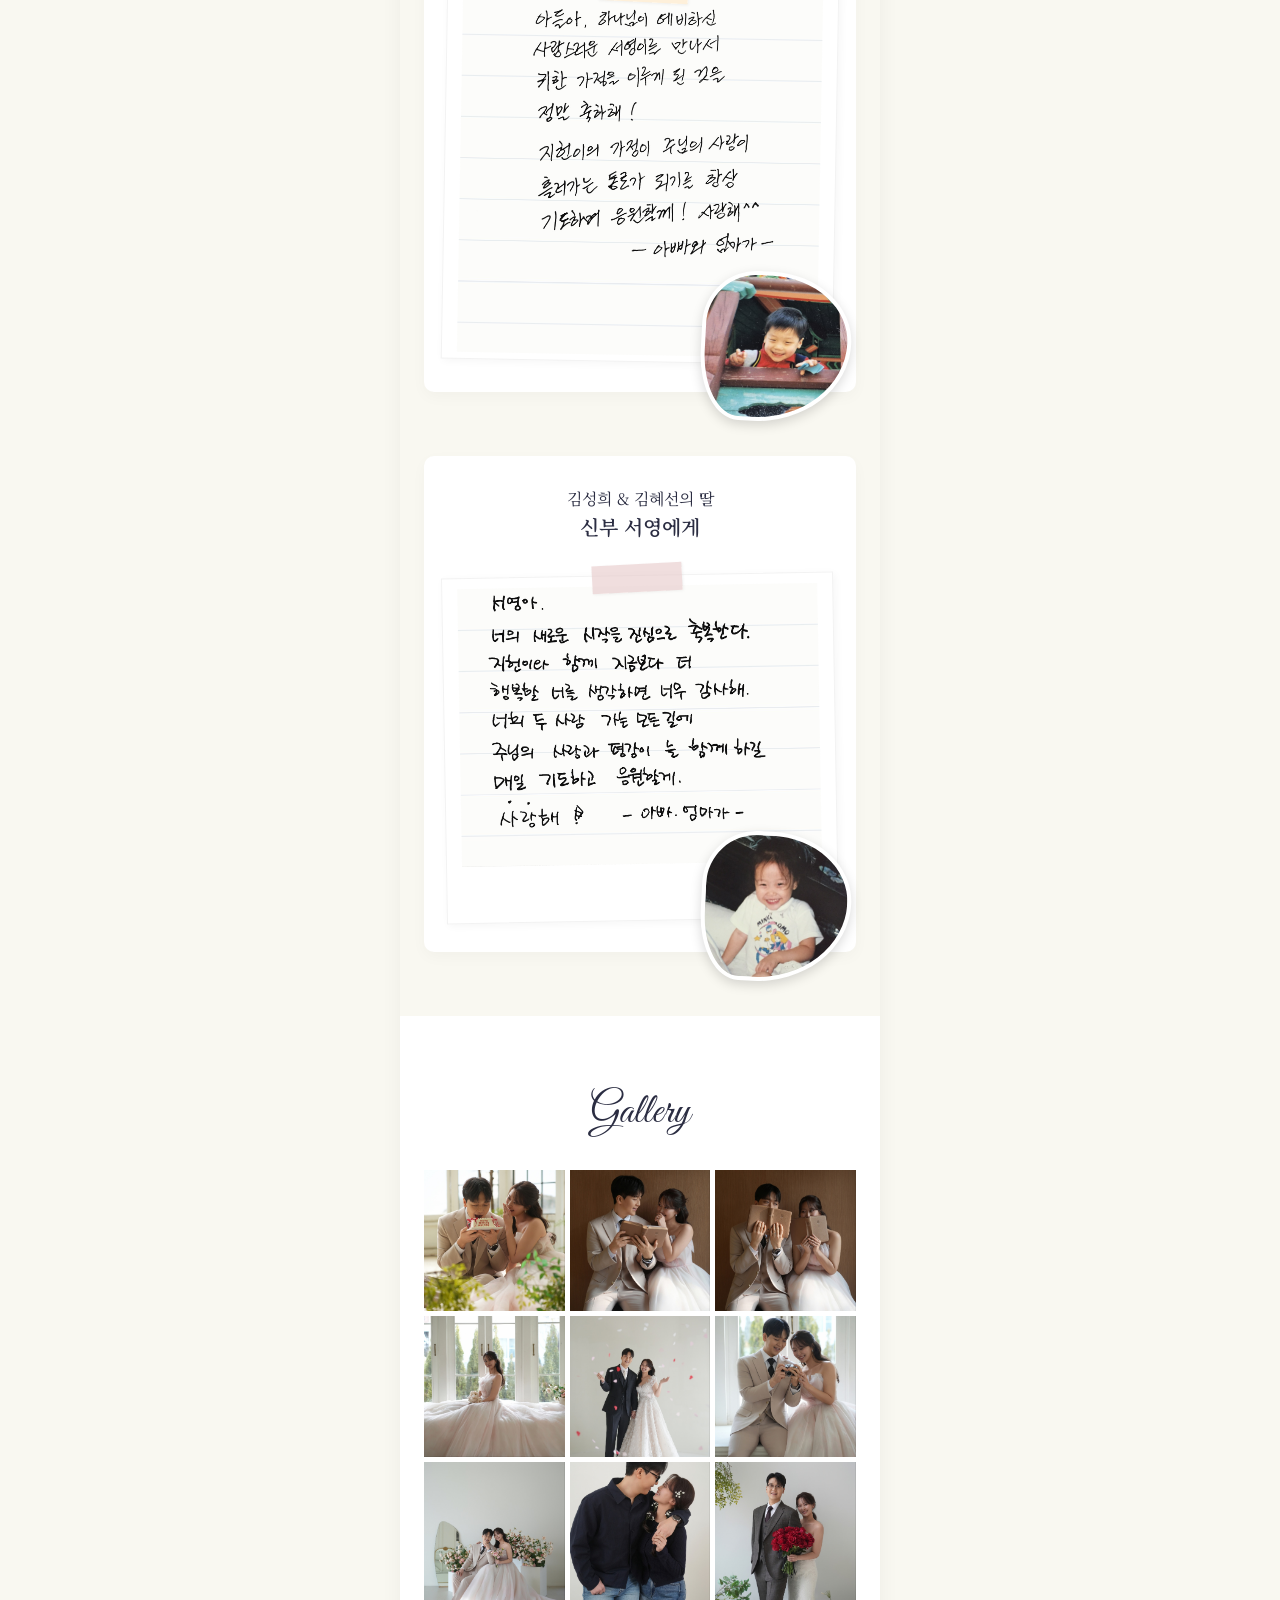
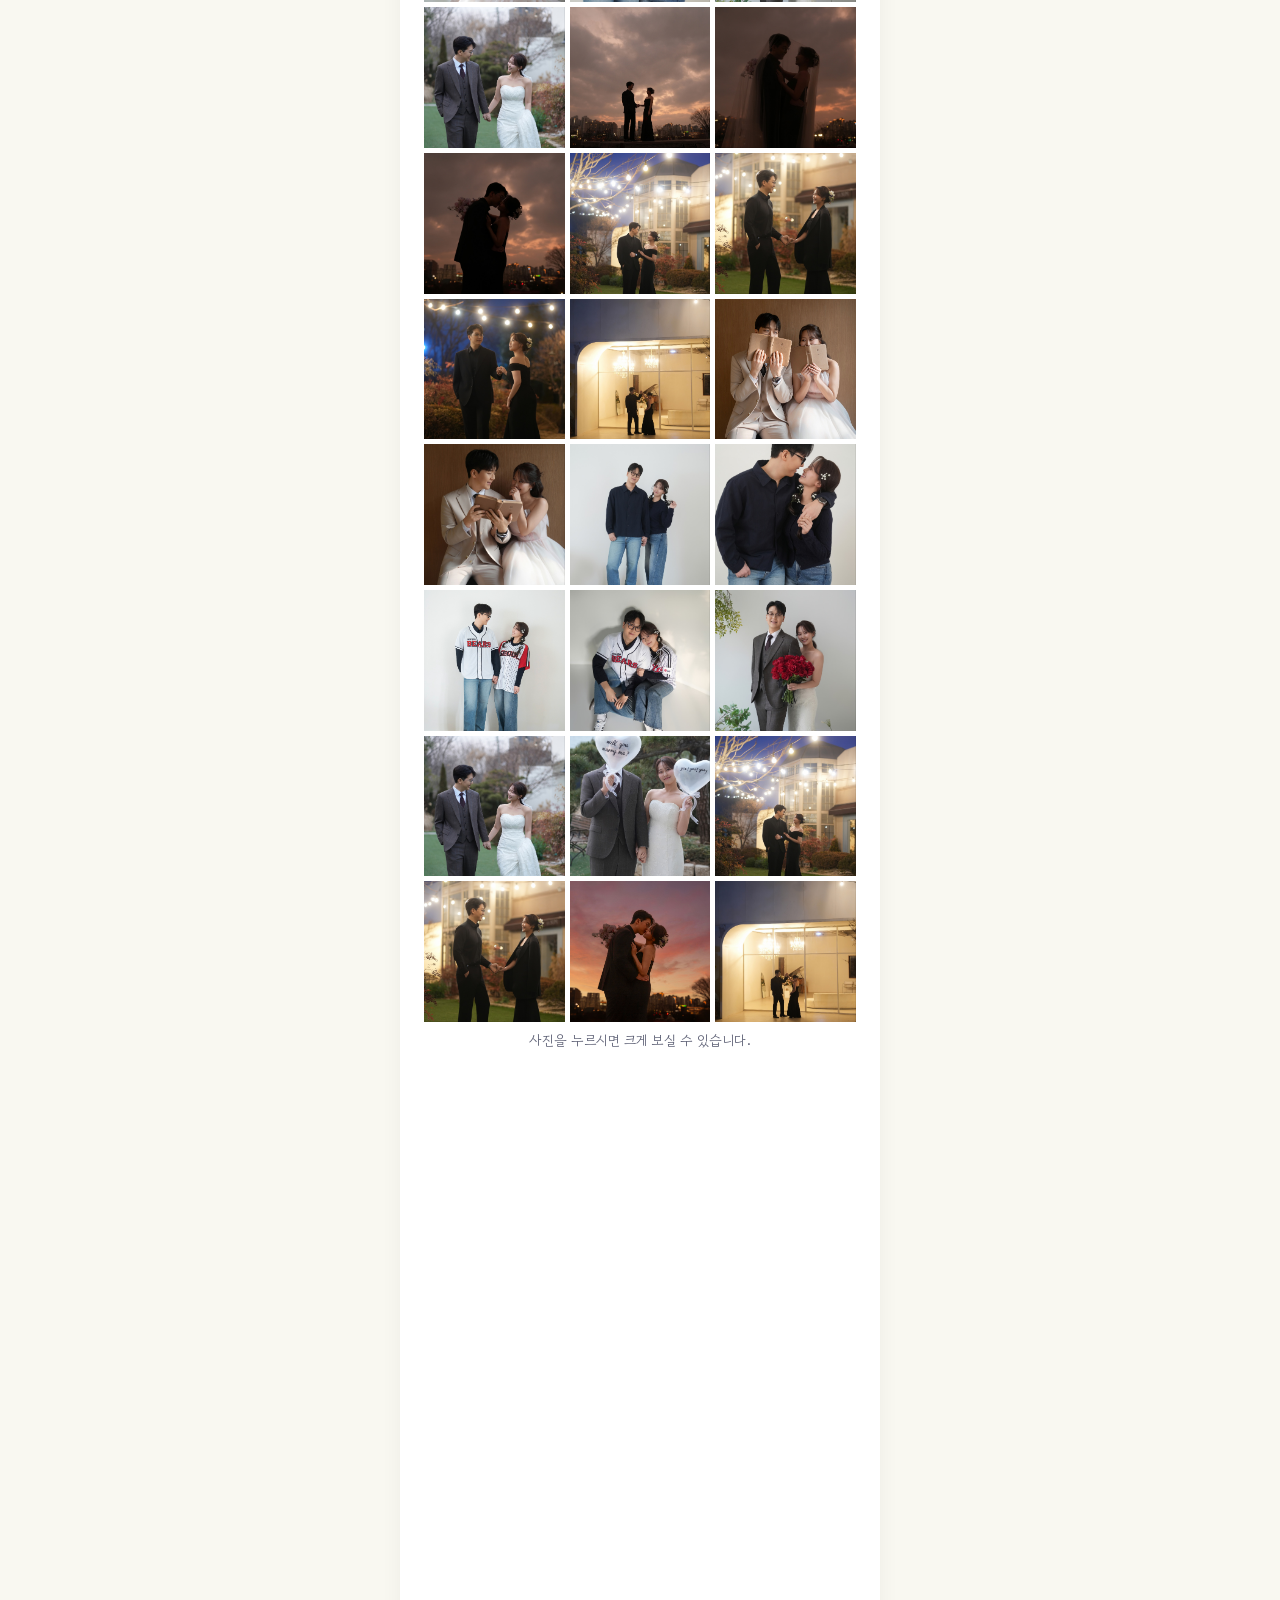
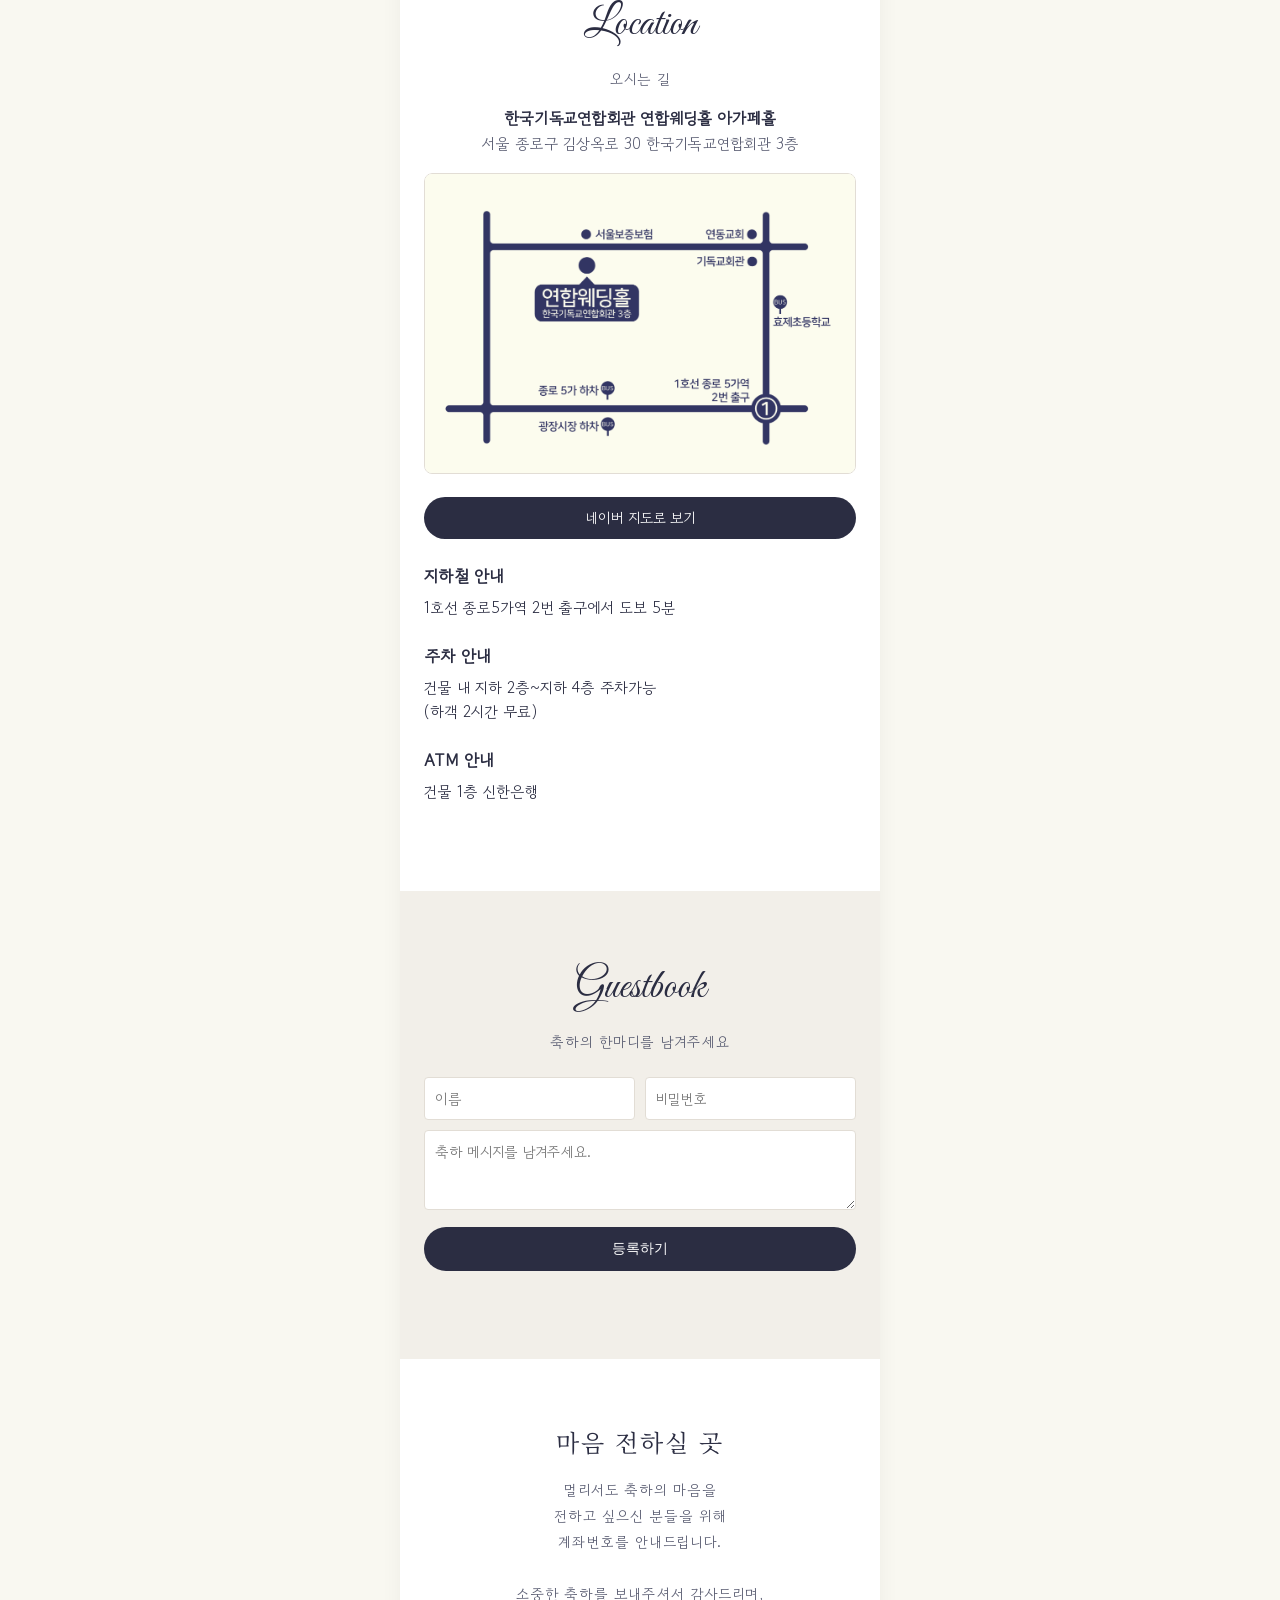
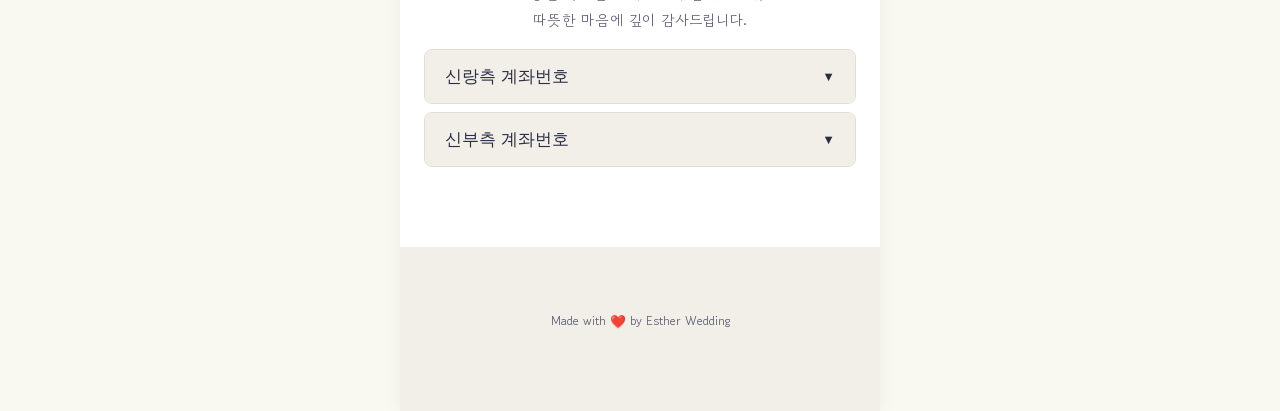
==== commit 05d86e2c: "Add files via upload" ====
--- a/index.html
+++ b/index.html
@@ -55,15 +55,7 @@
             </div>
         </section>
 
-        <!-- 러브스토리 / 러브레터 섹션 -->
-        <section id="love-letter" class="section-padding text-center fade-in" style="padding-top: 1.5rem; padding-bottom: 0;">
-            <div class="scrapbook-container my-2" style="width: 85%; max-width: 340px; margin: 0 auto;">
-                <div class="lined-paper scrapbook-paper" style="transform: rotate(1deg);">
-                    <div class="tape tape-top" style="transform: translateX(-50%) rotate(-1deg); background: rgba(220, 200, 200, 0.6);"></div>
-                    <img src="images/love_letter_baked.jpg?v=3" alt="Love Letter" class="handwritten-img">
-                </div>
-            </div>
-        </section>
+
 
         <!-- 인사말 섹션 -->
         <section id="greeting" class="section-padding text-center fade-in">
@@ -177,6 +169,11 @@
             </div>
         </section>
 
+        <!-- 우리의 마음 (인트로 편지) 섹션 -->
+        <section id="intro-letter" class="text-center fade-in" style="margin-bottom: -1rem;">
+            <img src="images/intro_letter.jpg" alt="Intro Letter" style="width: 100%; max-width: 480px; display: block; margin: 0 auto;">
+        </section>
+
         <!-- 부모님 마음 (스크랩북) 섹션 -->
         <section id="parents-message" class="section-padding text-center fade-in"
             style="background-color: var(--secondary-color);">
--- a/css/style.css
+++ b/css/style.css
@@ -31,6 +31,13 @@
     box-sizing: border-box;
 }
 
+html, body {
+    -webkit-text-size-adjust: none;
+    -moz-text-size-adjust: none;
+    -ms-text-size-adjust: none;
+    text-size-adjust: none;
+}
+
 body {
     background-color: var(--secondary-color);
     /* To make the mobile container stand out on desktop */
@@ -168,21 +175,24 @@
 }
 
 .parent-name {
-    width: 120px;
+    width: 140px;
     text-align: right;
     font-weight: 600;
+    white-space: nowrap;
 }
 
 .relation {
     width: 60px;
     text-align: center;
     font-size: 0.9rem;
+    white-space: nowrap;
 }
 
 .child-name {
     width: 60px;
     text-align: left;
     font-weight: 600;
+    white-space: nowrap;
 }
 
 .contact-buttons {
